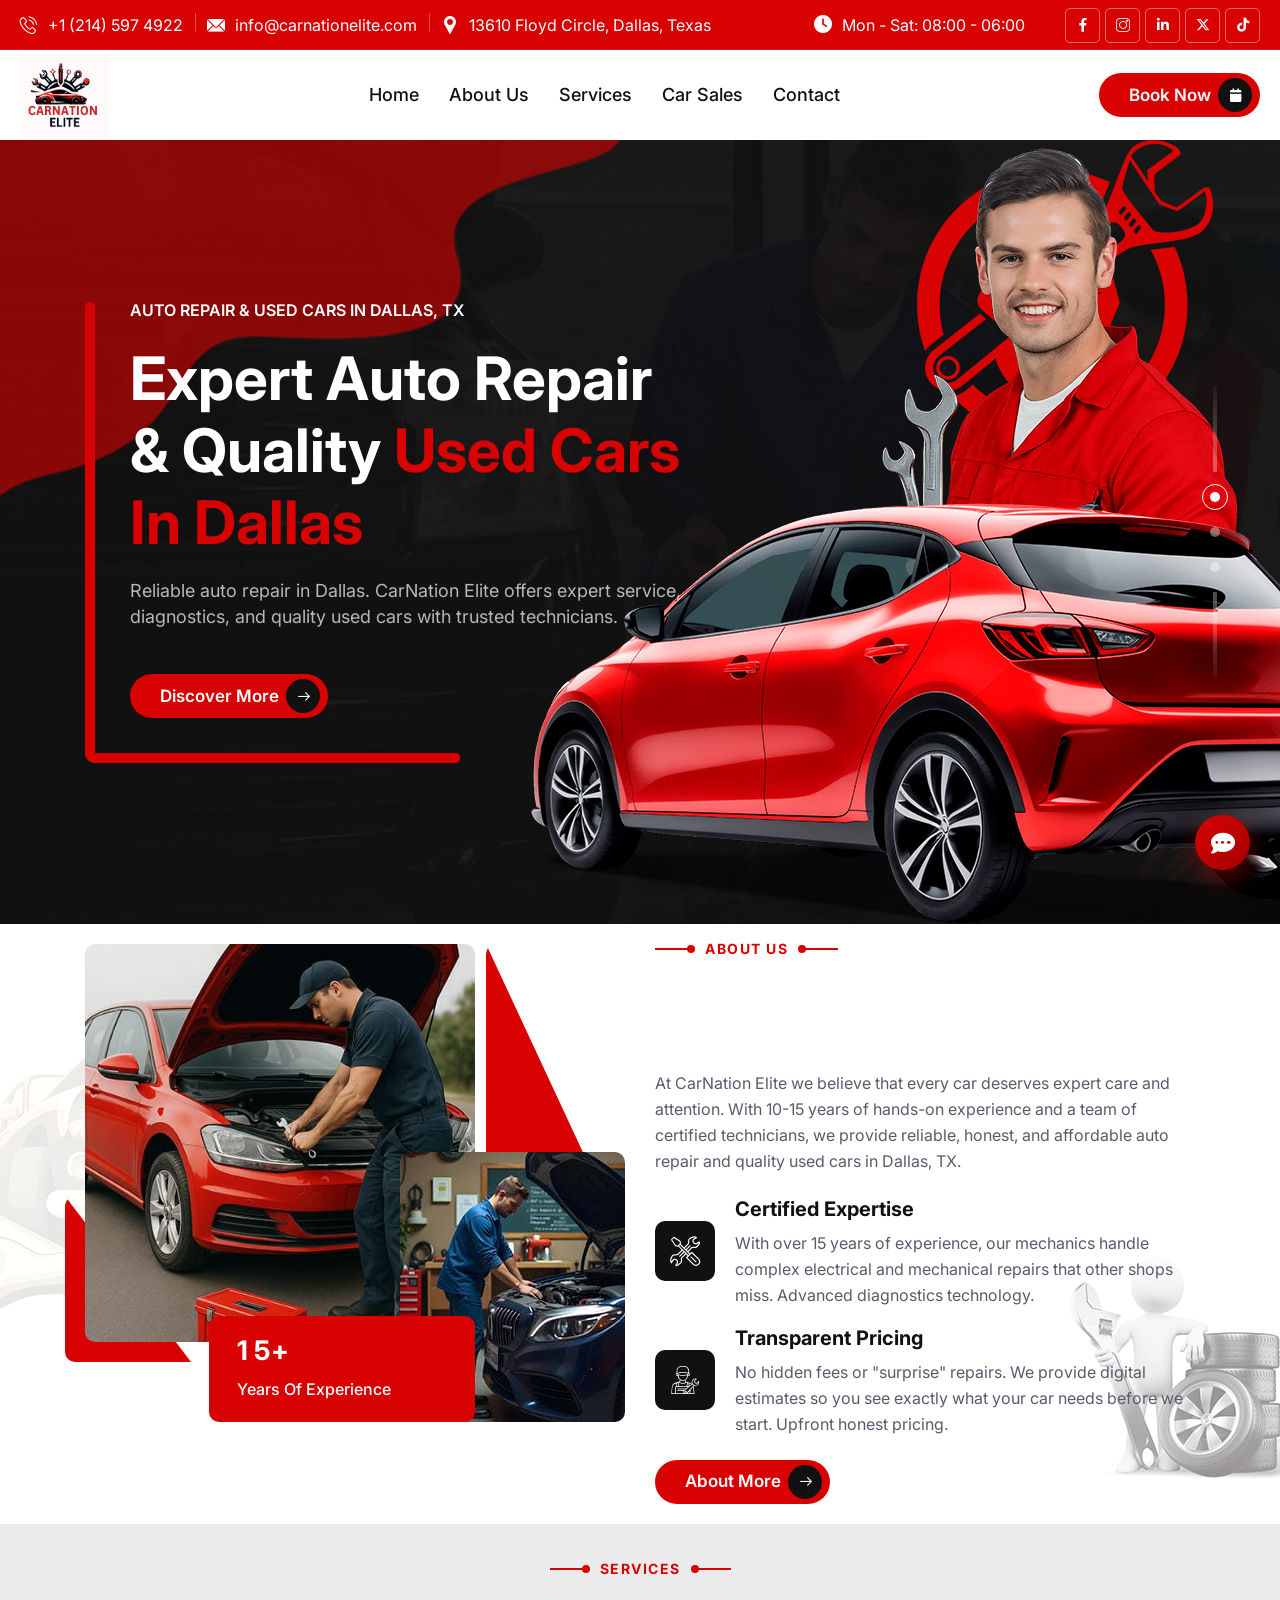
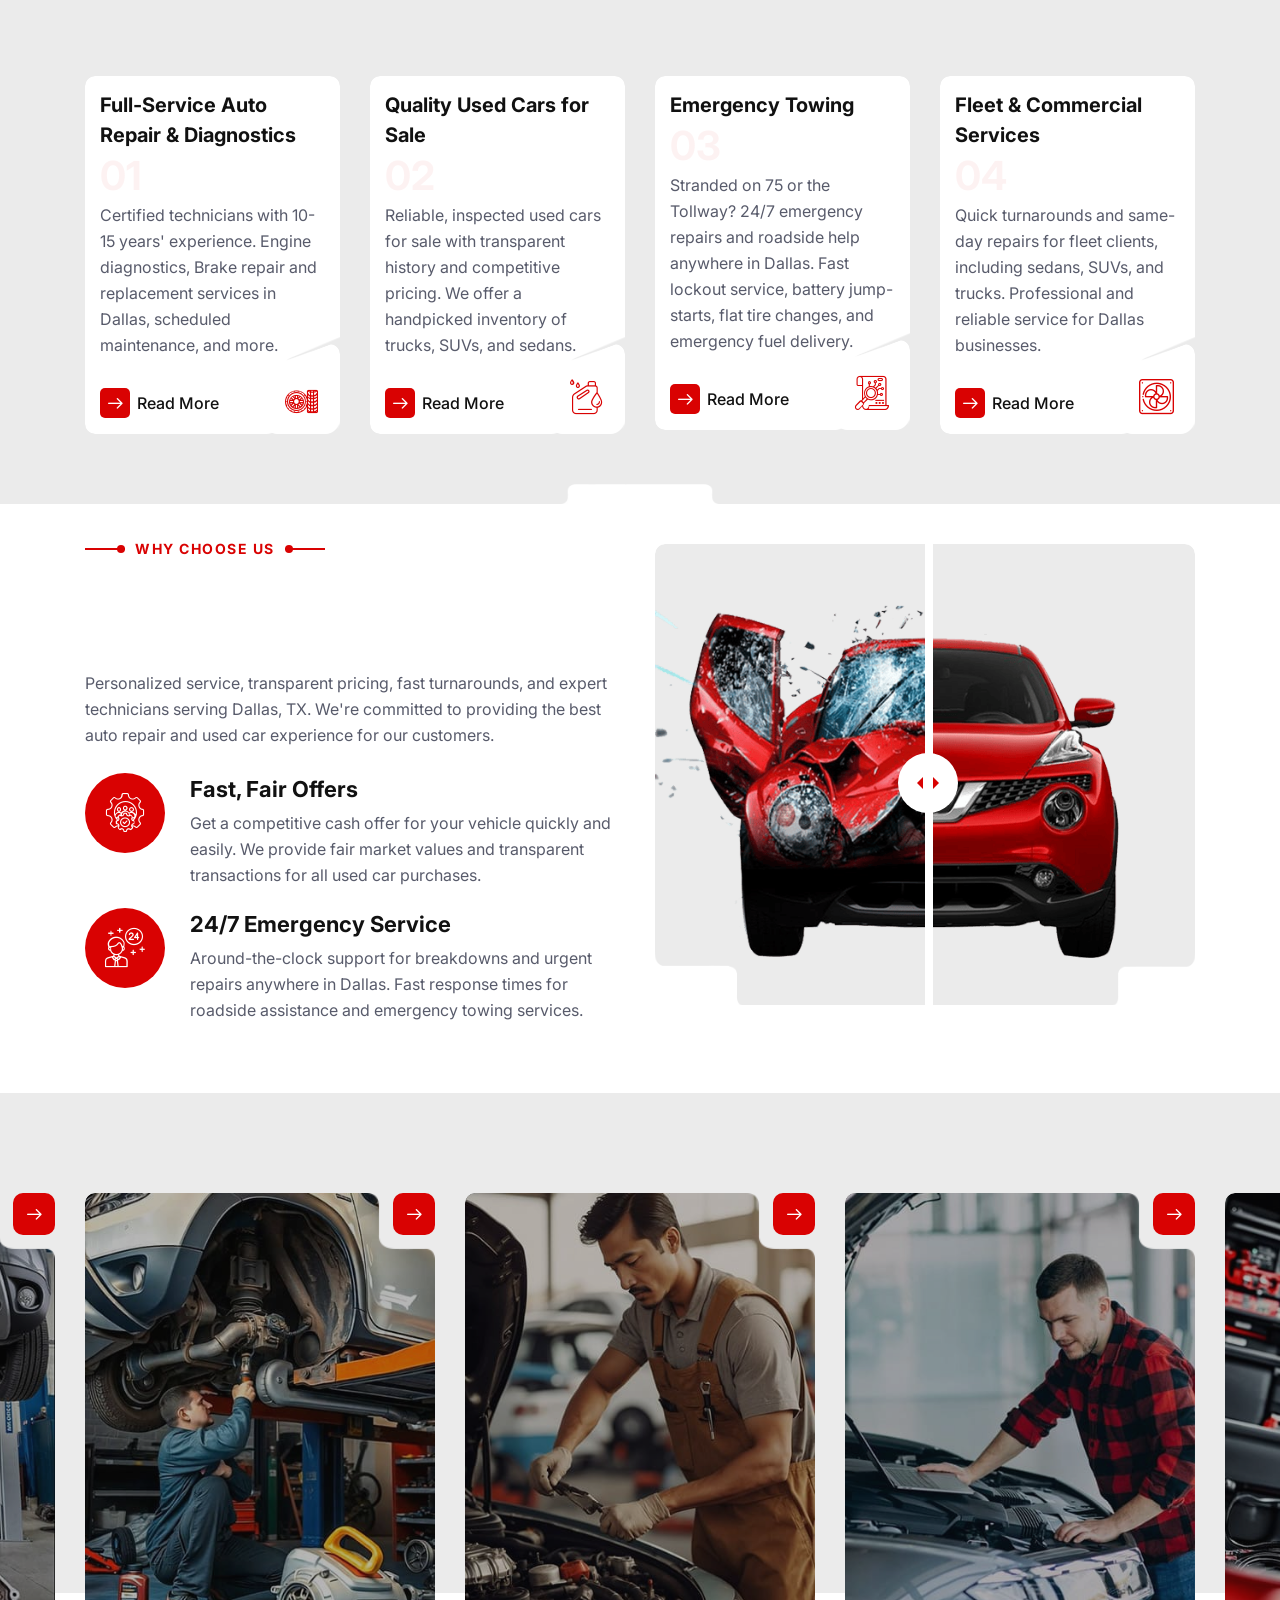
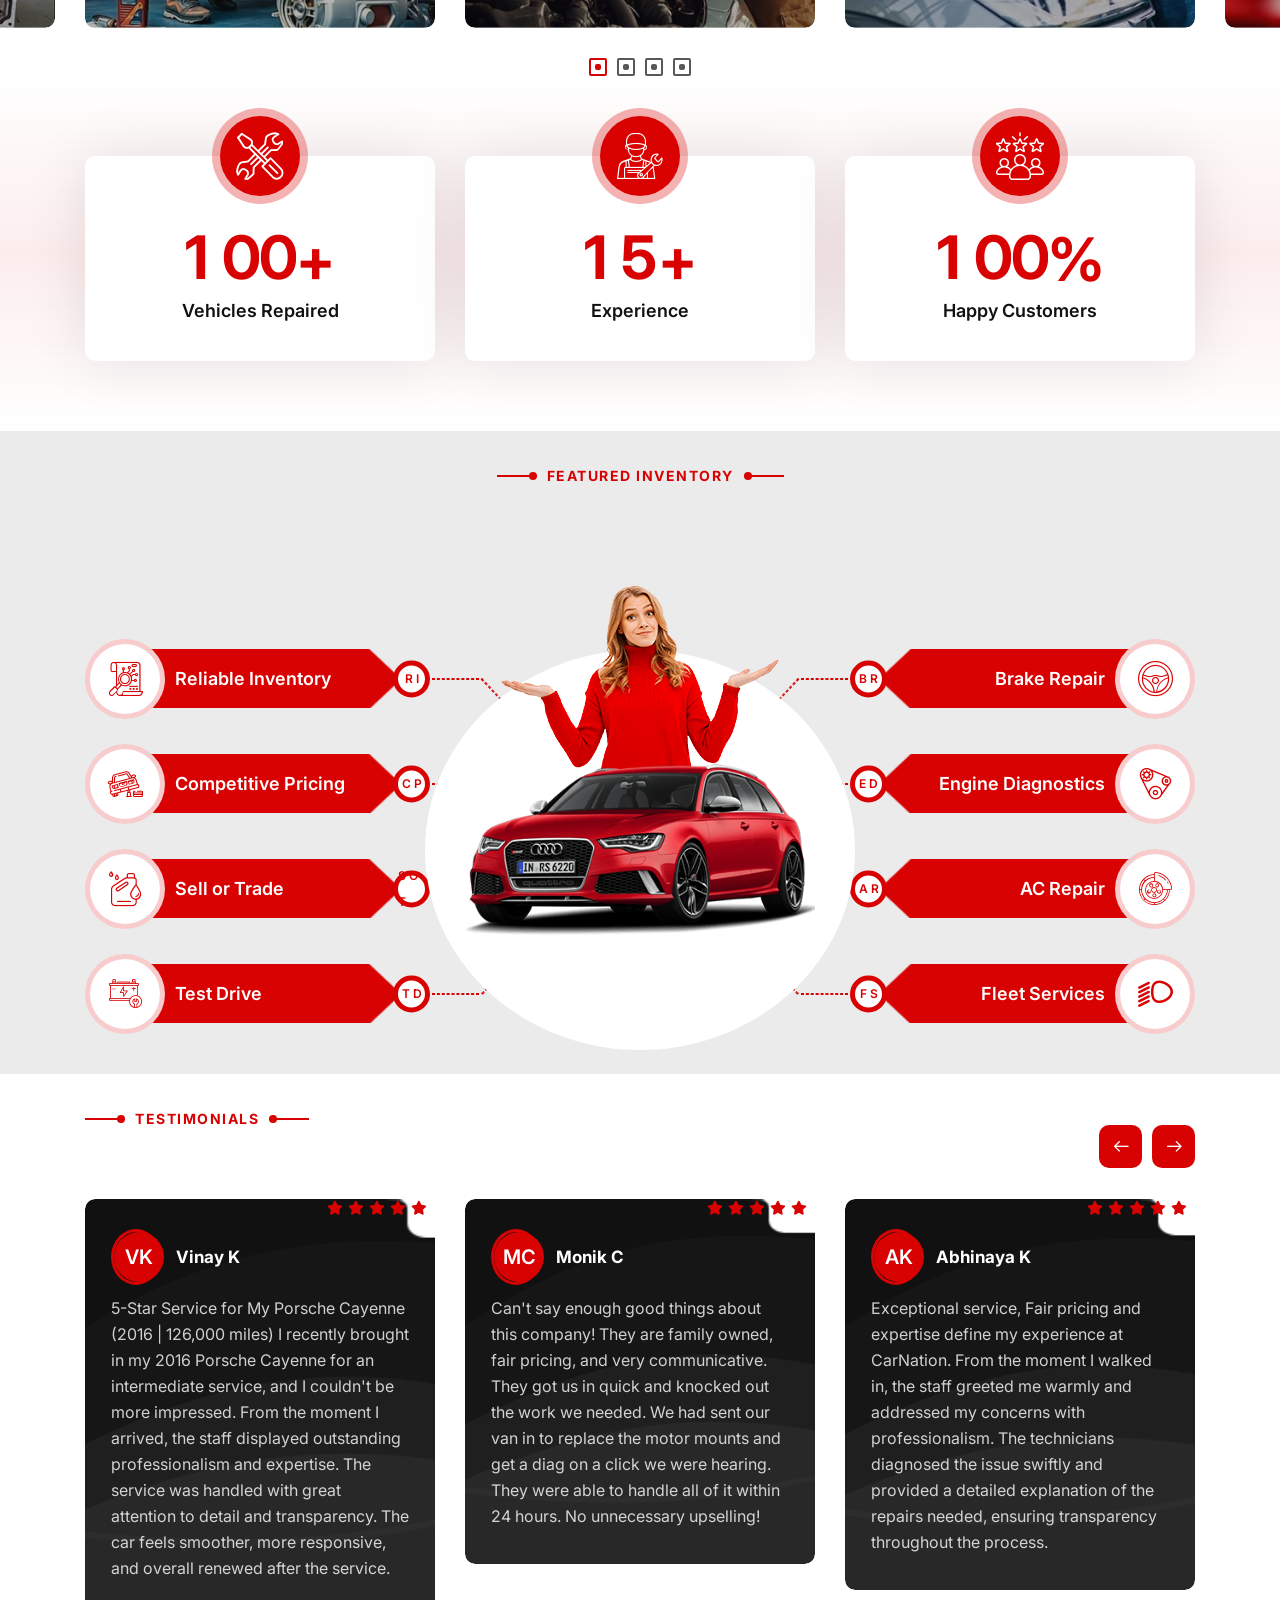
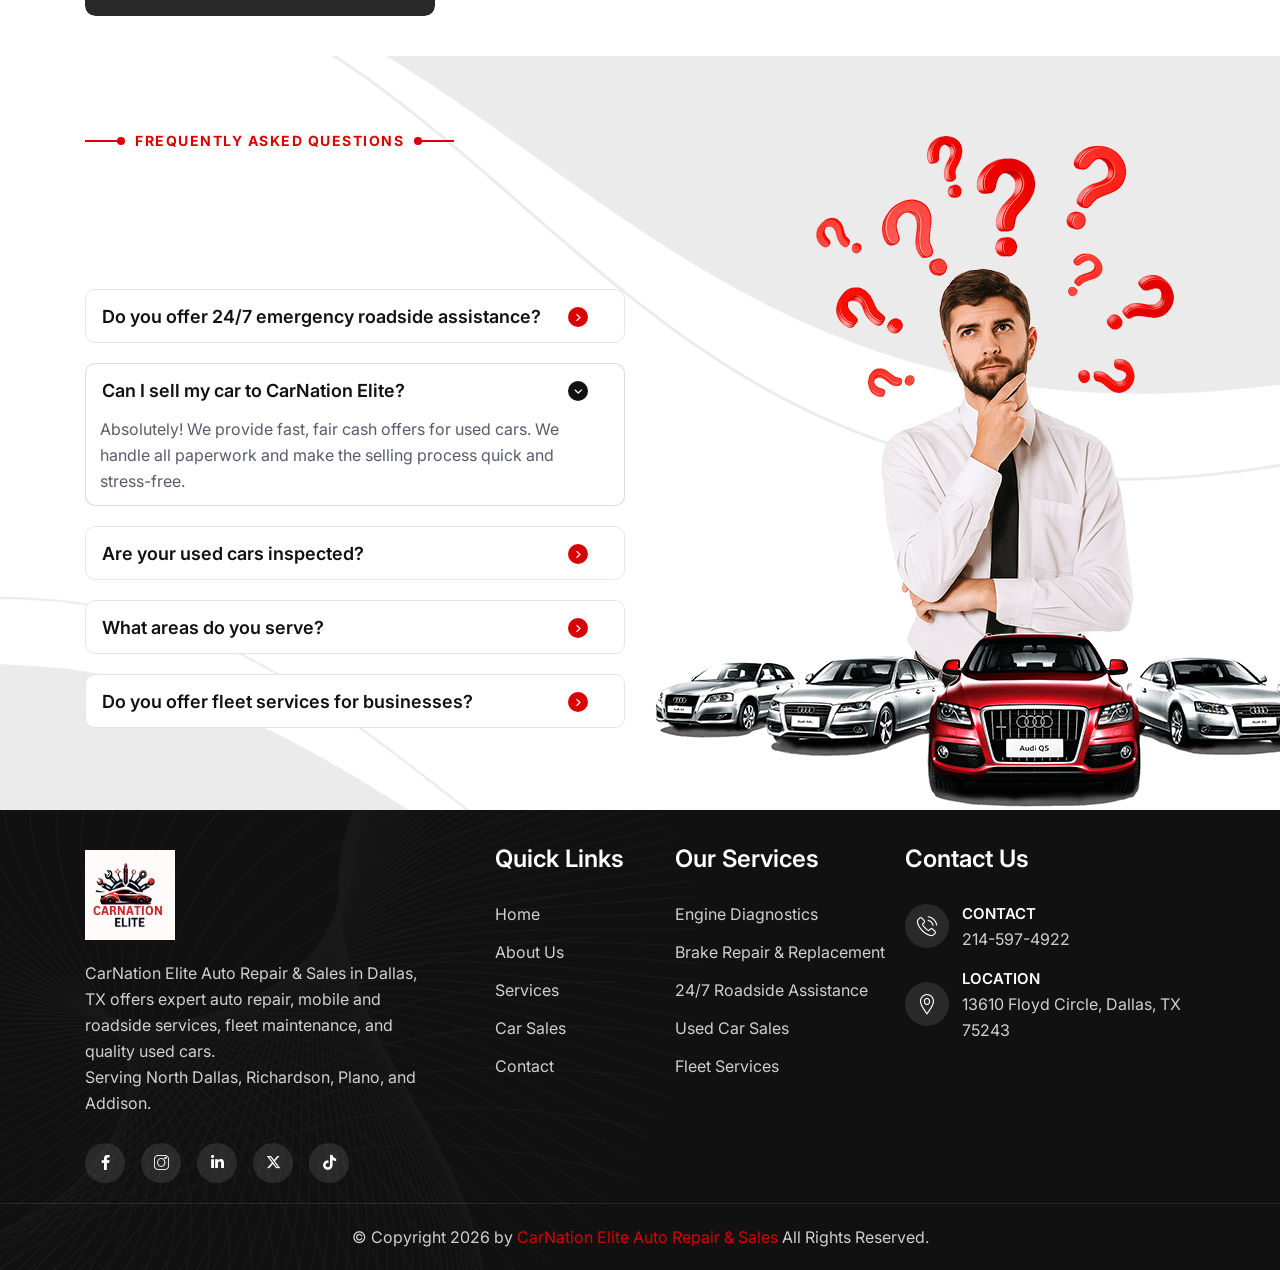
==== index.html @ b5d97a6f "Initial commit" ====
<!DOCTYPE html>
<html lang="en">

<head>
    <meta charset="UTF-8" />
    <meta name="viewport" content="width=device-width, initial-scale=1.0" />
    <title>CarNation Elite Auto Repair & Sales - Dallas TX | Expert Auto Repair & Used Cars</title>
    <meta name="description"
        content="CarNation Elite Auto Repair & Sales in Dallas, TX - Expert auto repair, 24/7 roadside assistance, fleet services & quality used cars. Certified technicians, 15+ years experience, transparent pricing. Call (214) 597-4922" />
    <meta name="keywords"
        content="auto repair Dallas, car repair Dallas TX, mechanic Dallas, roadside assistance Dallas, used cars Dallas, fleet services Dallas, certified mechanics, 24/7 towing, car maintenance Dallas, vehicle inspection, engine diagnostics, brake repair, AC repair, Dallas auto shop" />
    <meta name="author" content="CarNation Elite Auto Repair & Sales" />
    <meta name="robots" content="index, follow, max-image-preview:large, max-snippet:-1, max-video-preview:-1" />
    <meta name="language" content="English" />
    <meta name="geo.region" content="US-TX" />
    <meta name="geo.placename" content="Dallas, Texas" />
    <meta name="geo.position" content="32.7767;-96.7970" />
    <link rel="icon" type="image/png" sizes="32x32" href="assets/images/favicons/favicon-32x32.png" />
    <link rel="icon" type="image/png" sizes="16x16" href="assets/images/favicons/favicon-16x16.png" />
    <link rel="canonical" href="https://carnationelite.com/" />
    <meta property="og:locale" content="en_US" />
    <meta property="og:type" content="website" />
    <meta property="og:title"
        content="CarNation Elite Auto Repair & Sales - Dallas TX | Expert Auto Repair & Used Cars" />
    <meta property="og:description"
        content="Dallas's premier auto repair and used car dealership. Expert service, certified technicians, 24/7 roadside assistance, fleet maintenance, and quality used cars with transparent pricing." />
    <meta property="og:url" content="https://carnationelite.com/" />
    <meta property="og:site_name" content="CarNation Elite Auto Repair & Sales" />
    <meta property="og:image" content="https://carnationelite.com/assets/images/resources/logo-2.png" />
    <meta property="og:image:width" content="1200" />
    <meta property="og:image:height" content="630" />
    <meta name="twitter:card" content="summary_large_image" />
    <meta name="twitter:title" content="CarNation Elite - Auto Repair Dallas TX" />
    <meta name="twitter:description"
        content="Dallas's premier auto repair and used car dealership. Expert service, certified technicians, 24/7 roadside assistance." />
    <meta name="twitter:image" content="https://carnationelite.com/assets/images/resources/logo-2.png" />
    <meta name="twitter:site" content="@carnationelite" />
    <script type="application/ld+json">
    {
        "@context": "https://schema.org",
        "@type": "AutoRepair",
        "name": "CarNation Elite Auto Repair & Sales",
        "description": "Expert auto repair, 24/7 roadside assistance, fleet services & quality used cars in Dallas, TX. Certified technicians with 15+ years experience.",
        "url": "https://carnationelite.com",
        "logo": "https://carnationelite.com/assets/images/resources/logo-2.png",
        "image": "https://carnationelite.com/assets/images/resources/about-one-img-1.jpg",
        "telephone": "+1-214-597-4922",
        "email": "info@carnationelite.com",
        "address": {
            "@type": "PostalAddress",
            "streetAddress": "13610 Floyd Circle",
            "addressLocality": "Dallas",
            "addressRegion": "TX",
            "postalCode": "75243",
            "addressCountry": "US"
        },
        "geo": {
            "@type": "GeoCoordinates",
            "latitude": "32.7767",
            "longitude": "-96.7970"
        },
        "openingHours": "Mo-Sa 08:00-18:00",
        "priceRange": "$$",
        "hasOfferCatalog": {
            "@type": "OfferCatalog",
            "name": "Auto Repair Services",
            "itemListElement": [
                {
                    "@type": "Offer",
                    "itemOffered": {
                        "@type": "Service",
                        "name": "Engine Diagnostics",
                        "description": "Advanced engine diagnostics to quickly identify and resolve issues"
                    }
                },
                {
                    "@type": "Offer",
                    "itemOffered": {
                        "@type": "Service",
                        "name": "Brake Repair",
                        "description": "Expert brake inspections, repairs, and replacements"
                    }
                },
                {
                    "@type": "Offer",
                    "itemOffered": {
                        "@type": "Service",
                        "name": "24/7 Roadside Assistance",
                        "description": "Emergency towing and roadside repair services"
                    }
                },
                {
                    "@type": "Offer",
                    "itemOffered": {
                        "@type": "Service",
                        "name": "Used Car Sales",
                        "description": "Quality inspected used cars with transparent history"
                    }
                }
            ]
        },
        "aggregateRating": {
            "@type": "AggregateRating",
            "ratingValue": "4.8",
            "reviewCount": "77",
            "bestRating": "5"
        },
        "sameAs": [
            "https://www.facebook.com/carnationelite",
            "https://www.instagram.com/carnation_elite/",
            "https://www.linkedin.com/company/carnation-elite/",
            "https://twitter.com/carnationelite",
            "https://www.tiktok.com/in/about"
        ]
    }
    </script>
    <script type="application/ld+json">
    {
        "@context": "https://schema.org",
        "@type": "LocalBusiness",
        "name": "CarNation Elite Auto Repair & Sales",
        "description": "Dallas's premier auto repair and used car dealership serving North Dallas, Richardson, Plano, and Addison.",
        "url": "https://carnationelite.com",
        "telephone": "+1-214-597-4922",
        "address": {
            "@type": "PostalAddress",
            "streetAddress": "13610 Floyd Circle",
            "addressLocality": "Dallas",
            "addressRegion": "TX",
            "postalCode": "75243",
            "addressCountry": "US"
        },
        "geo": {
            "@type": "GeoCoordinates",
            "latitude": "32.7767",
            "longitude": "-96.7970"
        },
        "openingHours": [
            "Mo 08:00-18:00",
            "Tu 08:00-18:00",
            "We 08:00-18:00",
            "Th 08:00-18:00",
            "Fr 08:00-18:00",
            "Sa 08:00-18:00"
        ],
        "areaServed": {
            "@type": "GeoCircle",
            "geoMidpoint": {
                "@type": "GeoCoordinates",
                "latitude": "32.7767",
                "longitude": "-96.7970"
            },
            "geoRadius": "25"
        }
    }
    </script>
    <link rel="preconnect" href="https://fonts.googleapis.com/">
    <link rel="preconnect" href="https://fonts.gstatic.com/" crossorigin>
    <link rel="stylesheet" href="https://cdnjs.cloudflare.com/ajax/libs/font-awesome/6.5.0/css/all.min.css">

    <link
        href="https://fonts.googleapis.com/css2?family=Inter:ital,opsz,wght@0,14..32,100..900;1,14..32,100..900&amp;display=swap"
        rel="stylesheet">
    <link rel="stylesheet" href="assets/css/bootstrap.min.css" />
    <link rel="stylesheet" href="assets/css/animate.min.css" />
    <link rel="stylesheet" href="assets/css/custom-animate.css" />
    <link rel="stylesheet" href="assets/css/swiper.min.css" />
    <link rel="stylesheet" href="assets/css/font-awesome-all.css" />
    <link rel="stylesheet" href="assets/css/jarallax.css" />
    <link rel="stylesheet" href="assets/css/jquery.magnific-popup.css" />
    <link rel="stylesheet" href="assets/css/flaticon.css">
    <link rel="stylesheet" href="assets/css/owl.carousel.min.css" />
    <link rel="stylesheet" href="assets/css/owl.theme.default.min.css" />
    <link rel="stylesheet" href="assets/css/aos.css" />
    <link rel="stylesheet" href="assets/css/odometer.min.css" />
    <link rel="stylesheet" href="assets/css/twentytwenty.css" />
    <link rel="stylesheet" href="assets/css/style.css" />
    <link rel="stylesheet" href="assets/css/responsive.css" />
    <link rel="stylesheet" href="assets/css/chatbot.css" />
    <link rel="stylesheet" href="assets/css/mobile-bottom-nav.css">
</head>

<body class="custom-cursor">
    <div id="preloader">
        <div class="preloader">
            <span></span>
            <span></span>
        </div>
    </div>

    <div class="page-wrapper">
        <header class="main-header-two">
            <div class="main-menu-two__top">
                <div class="main-menu-two__top-inner">
                    <ul class="list-unstyled main-menu-two__contact-list">
                        <li>
                            <div class="icon">
                                <i class="icon-phone-call"></i>
                            </div>
                            <div class="text">
                                <p><a href="tel:+12145974922">+1 (214) 597 4922</a></p>
                            </div>
                        </li>
                        <li>
                            <div class="icon">
                                <i class="icon-email"></i>
                            </div>
                            <div class="text">
                                <p><a href="mailto:info@carnationelite.com">info@carnationelite.com</a>
                                </p>
                            </div>
                        </li>
                        <li>
                            <div class="icon">
                                <i class="icon-pin"></i>
                            </div>
                            <div class="text">
                                <p>13610 Floyd Circle, Dallas, Texas</p>
                            </div>
                        </li>
                    </ul>
                    <p class="main-menu-two__top-welcome-text">Welcome to CarNation Elite Auto Repair</p>
                    <div class="main-menu-two__top-right">
                        <div class="main-menu-two__top-time">
                            <div class="main-menu-two__top-time-icon">
                                <span class="fas fa-clock"></span>
                            </div>
                            <p class="main-menu-two__top-text">Mon - Sat: 08:00 - 06:00</p>
                        </div>
                        <div class="main-menu-two__social">
                            <a target="_blank" href="https://www.facebook.com/carnationelite"><i
                                    class="icon-facebook-app-symbol"></i></a>
                            <a target="_blank" href="https://www.instagram.com/carnation_elite/"><i
                                    class="icon-instagram"></i></a>
                            <a target="_blank" href="https://www.linkedin.com/company/carnation-elite/"><i
                                    class="fab fa-linkedin-in"></i></a>
                            <a target="_blank" href="https://twitter.com/carnationelite"><i
                                    class="fa-brands fa-x-twitter"></i></a>
                            <a target="_blank" href="https://www.tiktok.com/in/about">
                                <i class="fa-brands fa-tiktok"></i>
                            </a>
                        </div>
                    </div>
                </div>
            </div>
            <nav class="main-menu main-menu-two">
                <div class="main-menu-two__wrapper">
                    <div class="main-menu-two__wrapper-inner">
                        <div class="main-menu-two__left">
                            <div class="main-menu-two__logo">
                                <a href="index.html"><img src="assets/images/resources/logo-2.png" class="bg-white"
                                        alt="" style="height: 90px; width: 90px;"></a>
                            </div>
                        </div>
                        <div class="main-menu-two__main-menu-box">
                            <a href="javascript:void(0);" class="mobile-nav__toggler"><i class="fa fa-bars"></i></a>
                            <ul class="main-menu__list">
                                <li>
                                    <a href="./index.html">Home</a>
                                </li>
                                <li>
                                    <a href="./about.html">About Us</a>
                                </li>
                                <li>
                                    <a href="./services.html">Services</a>
                                </li>
                                <li>
                                    <a href="./carsales.html">Car Sales</a>
                                </li>
                                <li>
                                    <a href="./contact.html">Contact</a>
                                </li>

                            </ul>
                        </div>
                       <div class="main-menu-two__right">
                            <div class="main-menu-two__btn-box">
                                <a href="https://calendly.com/carnationelite/schedule-your-appointment" class="thm-btn"
                                    target="_blank">
                                    Book Now
                                    <span><i class="fa fa-calendar"></i></span>
                                </a>
                            </div>
                        </div>
                    </div>
                </div>
            </nav>
        </header>

        <div class="stricky-header stricked-menu main-menu main-menu-two">
            <div class="sticky-header__content"></div>
        </div>

        <section class="main-slider-two">
            <div class="swiper-container thm-swiper__slider" data-swiper-options='{"slidesPerView": 1, "loop": true,
                "effect": "fade",
                "pagination": {
                "el": "#main-slider-pagination",
                "type": "bullets",
                "clickable": true
                },
                "navigation": {
                "nextEl": "#main-slider-two__swiper-button-next",
                "prevEl": "#main-slider-two__swiper-button-prev"
                },
                "autoplay": {
                    "delay": 8000
                } 
            }'>
                <div class="swiper-wrapper">

                    <div class="swiper-slide">
                        <div class="main-slider-two__bg-box">
                            <div class="main-slider-two__bg"
                                style="background-image: url(assets/images/backgrounds/slider-2-1.jpg);"></div>
                        </div>
                        <div class="main-slider-two__img-box">
                            <div class="main-slider-two__man">
                                <img src="assets/images/resources/main-slider-two-man-1-1.png" alt="">
                            </div>
                            <div class="main-slider-two__img">
                                <img src="assets/images/resources/main-slider-two-img-1-1.png" alt="">
                            </div>
                        </div>
                        <div class="main-slider-two__shape-1">
                            <img src="assets/images/shapes/main-slider-two-shape-1.png" alt="">
                        </div>
                        <div class="main-slider-two__shape-2">
                            <img src="assets/images/shapes/main-slider-two-shape-2.png" alt="">
                        </div>
                        <div class="container">
                            <div class="row">
                                <div class="col-xl-12">
                                    <div class="main-slider-two__content">
                                        <div class="main-slider-two__content-inner">
                                            <h4 class="main-slider-two__sub-title">Auto Repair & Used Cars in Dallas, TX
                                            </h4>
                                            <h2 class="main-slider-two__title">Expert Auto Repair <br> & Quality
                                                <span>Used Cars</span>
                                                <br> <span>in Dallas</span>
                                            </h2>
                                            <p class="main-slider-two__text">
                                                Reliable auto repair in Dallas. CarNation Elite offers expert service,
                                                <br>
                                                diagnostics, and quality used cars with trusted technicians.
                                            </p>
                                            <div class="main-slider-two__btn-and-video-box">
                                                <div class="main-slider-two__btn-box">
                                                    <a href="about.html" class="thm-btn">Discover More
                                                        <span><i class="icon-next"></i></span>
                                                    </a>
                                                </div>
                                            </div>
                                        </div>
                                    </div>
                                </div>
                            </div>
                        </div>
                    </div>

                    <div class="swiper-slide">
                        <div class="main-slider-two__bg-box">
                            <div class="main-slider-two__bg"
                                style="background-image: url(assets/images/backgrounds/slider-2-2.jpg);"></div>
                        </div>
                        <div class="main-slider-two__img-box">
                            <div class="main-slider-two__man">
                                <img src="assets/images/resources/main-slider-two-man-1-2.png" alt="">
                            </div>
                            <div class="main-slider-two__img">
                                <img src="assets/images/resources/main-slider-two-img-1-2.png" alt="">
                            </div>
                        </div>
                        <div class="main-slider-two__shape-1">
                            <img src="assets/images/shapes/main-slider-two-shape-1.png" alt="">
                        </div>
                        <div class="main-slider-two__shape-2">
                            <img src="assets/images/shapes/main-slider-two-shape-2.png" alt="">
                        </div>
                        <div class="container">
                            <div class="row">
                                <div class="col-xl-12">
                                    <div class="main-slider-two__content">
                                        <div class="main-slider-two__content-inner">
                                            <h4 class="main-slider-two__sub-title">Trusted Auto Repair & Used Cars
                                            </h4>
                                            <h2 class="main-slider-two__title">CarNation Elite <br> Auto Repair &
                                                <span>Sales</span>
                                                <br> <span>Dallas, TX</span>
                                            </h2>
                                            <p class="main-slider-two__text">Reliable repairs, expert diagnostics, and
                                                handpicked used cars for Dallas residents. <br> Quality service by
                                                certified mechanics with 10-15 years experience.</p>
                                            <div class="main-slider-two__btn-and-video-box">
                                                <div class="main-slider-two__btn-box">
                                                    <a href="about.html" class="thm-btn">Discover More
                                                        <span><i class="icon-next"></i></span>
                                                    </a>
                                                </div>

                                            </div>
                                        </div>
                                    </div>
                                </div>
                            </div>
                        </div>
                    </div>

                    <div class="swiper-slide">
                        <div class="main-slider-two__bg-box">
                            <div class="main-slider-two__bg"
                                style="background-image: url(assets/images/backgrounds/slider-2-3.jpg);"></div>
                        </div>
                        <div class="main-slider-two__img-box">
                            <div class="main-slider-two__man">
                                <img src="assets/images/resources/main-slider-two-man-1-3.png" alt="">
                            </div>
                            <div class="main-slider-two__img">
                                <img src="assets/images/resources/main-slider-two-img-1-3.png" alt="">
                            </div>
                        </div>
                        <div class="main-slider-two__shape-1">
                            <img src="assets/images/shapes/main-slider-two-shape-1.png" alt="">
                        </div>
                        <div class="main-slider-two__shape-2">
                            <img src="assets/images/shapes/main-slider-two-shape-2.png" alt="">
                        </div>
                        <div class="container">
                            <div class="row">
                                <div class="col-xl-12">
                                    <div class="main-slider-two__content">
                                        <div class="main-slider-two__content-inner">
                                            <h4 class="main-slider-two__sub-title">24/7 Emergency Service</h4>
                                            <h2 class="main-slider-two__title">Professional Auto Repair <br> & Service
                                                Center in
                                                <br>
                                                <span>Dallas, TX</span>
                                            </h2>
                                            <p class="main-slider-two__text">Comprehensive auto repair, used car sales,
                                                and 24/7 roadside assistance for Dallas residents. <br> Fast turnarounds
                                                and transparent pricing guaranteed.</p>
                                            <div class="main-slider-two__btn-and-video-box">
                                                <div class="main-slider-two__btn-box">
                                                    <a href="about.html" class="thm-btn">Discover More
                                                        <span><i class="icon-next"></i></span>
                                                    </a>
                                                </div>
                                            </div>
                                        </div>
                                    </div>
                                </div>
                            </div>
                        </div>
                    </div>
                </div>
                <div class="swiper-pagination" id="main-slider-pagination"></div>
            </div>
        </section>

        <section class="about-two">
            <div class="about-two__shape-1 float-bob-y">
                <img src="assets/images/shapes/about-two-shape-1.png" alt="">
            </div>
            <div class="about-two__shape-2 img-bounce">
                <img src="assets/images/shapes/about-two-shape-2.png" alt="">
            </div>
            <div class="container">
                <div class="row">
                    <div class="col-xl-6">
                        <div class="about-two__left wow slideInLeft" data-wow-delay="100ms" data-wow-duration="2500ms">
                            <div class="about-two__img-box">
                                <div class="about-two__img">
                                    <img src="assets/images/resources/about-two-img-1.jpg" alt="">
                                </div>
                                <div class="about-two__img-2">
                                    <img src="assets/images/resources/about-two-img-2.jpg" alt="">
                                </div>
                                <div class="about-two__experience-box">
                                    <div class="about-two__experience-count">
                                        <h3 class="odometer" data-count="15">00</h3>
                                        <span>+</span>
                                    </div>
                                    <p class="about-two__experience-count-text">Years Of Experience</p>
                                </div>
                            </div>
                        </div>
                    </div>
                    <div class="col-xl-6">
                        <div class="about-two__right">
                            <div class="section-title text-left sec-title-animation animation-style2">
                                <div class="section-title__tagline-box">
                                    <div class="section-title__tagline-border">
                                        <div class="section-title__shape-1">
                                            <i class="section-title__circle"></i>
                                        </div>
                                    </div>
                                    <h6 class="section-title__tagline">About Us</h6>
                                    <div class="section-title__tagline-border">
                                        <div class="section-title__shape-2">
                                            <i class="section-title__circle"></i>
                                        </div>
                                    </div>
                                </div>
                                <h3 class="section-title__title title-animation">Professional Auto Repair &
                                    <span>Service Center</span>
                                </h3>
                            </div>
                            <p class="about-two__text">At CarNation Elite we believe that every car deserves expert
                                care and attention. With 10-15 years of hands-on experience and a team of certified
                                technicians, we provide reliable, honest, and affordable auto repair and quality used
                                cars in Dallas, TX.</p>
                            <ul class="about-two__points-box">
                                <li>
                                    <div class="icon">
                                        <span class="icon-tools-1"></span>
                                    </div>
                                    <div class="content">
                                        <h4 class="about-two__points-title">Certified Expertise</h4>
                                        <p class="about-two__points-text">With over 15 years of experience, our
                                            mechanics handle complex electrical and mechanical repairs that other shops
                                            miss. <br> Advanced diagnostics technology.</p>
                                    </div>
                                </li>
                                <li>
                                    <div class="icon">
                                        <span class="icon-technician"></span>
                                    </div>
                                    <div class="content">
                                        <h4 class="about-two__points-title">Transparent Pricing</h4>
                                        <p class="about-two__points-text">No hidden fees or "surprise" repairs. We
                                            provide digital estimates so you see exactly what your car needs before we
                                            start. <br> Upfront honest pricing.</p>
                                    </div>
                                </li>
                            </ul>
                            <div class="about-two__btn-and-review-box">
                                <div class="about-two__btn-box">
                                    <a href="about.html" class="thm-btn">About More
                                        <span class="icon-next"></span>
                                    </a>
                                </div>
                            </div>
                        </div>
                    </div>
                </div>
            </div>
        </section>

        <section class="service-two">
            <div class="service-two__wrap">
                <div class="container">
                    <div class="section-title text-center sec-title-animation animation-style1">
                        <div class="section-title__tagline-box">
                            <div class="section-title__tagline-border">
                                <div class="section-title__shape-1">
                                    <i class="section-title__circle"></i>
                                </div>
                            </div>
                            <h6 class="section-title__tagline">Services</h6>
                            <div class="section-title__tagline-border">
                                <div class="section-title__shape-2">
                                    <i class="section-title__circle"></i>
                                </div>
                            </div>
                        </div>
                        <h3 class="section-title__title title-animation">Our Services <span>for Dallas Residents</span>
                        </h3>
                    </div>
                    <div class="service-two__inner">
                        <div class="row">
                            <div class="col-xl-3 col-lg-6 col-md-6 wow fadeInLeft" data-wow-delay="100ms">
                                <div class="service-two__single">
                                    <div class="service-two__single-inner">
                                        <div class="service-two__single-bg"
                                            style="background-image: url(assets/images/backgrounds/service-two-single-bg.jpg);">
                                        </div>
                                        <h3 class="service-two__title"><a href="javascript:void(0);">
                                                Full-Service Auto Repair & Diagnostics
                                            </a>
                                        </h3>
                                        <div class="service-two__count"></div>
                                        <p class="service-two__text">Certified technicians with 10-15 years' experience.
                                            Engine diagnostics, Brake repair and replacement services in Dallas,
                                            scheduled maintenance, and more.</p>
                                        <div class="service-two__read-more">
                                            <a href="./services.html"><span class="icon-next"></span>Read
                                                More</a>
                                        </div>
                                    </div>
                                    <div class="service-two__icon">
                                        <span class="icon-tire-1"></span>
                                    </div>
                                </div>
                            </div>
                            <div class="col-xl-3 col-lg-6 col-md-6 wow fadeInLeft" data-wow-delay="200ms">
                                <div class="service-two__single">
                                    <div class="service-two__single-inner">
                                        <div class="service-two__single-bg"
                                            style="background-image: url(assets/images/backgrounds/service-two-single-bg-2.jpg);">
                                        </div>
                                        <h3 class="service-two__title"><a href="javascript:void(0);">Quality Used Cars
                                                for
                                                Sale</a>
                                        </h3>
                                        <div class="service-two__count"></div>
                                        <p class="service-two__text">Reliable, inspected used cars for sale with
                                            transparent history and competitive pricing. We offer a handpicked inventory
                                            of trucks, SUVs, and sedans.</p>
                                        <div class="service-two__read-more">
                                            <a href="./services.html"><span class="icon-next"></span>Read
                                                More</a>
                                        </div>
                                    </div>
                                    <div class="service-two__icon">
                                        <span class="icon-oil"></span>
                                    </div>
                                </div>
                            </div>
                            <div class="col-xl-3 col-lg-6 col-md-6 wow fadeInRight" data-wow-delay="100ms">
                                <div class="service-two__single">
                                    <div class="service-two__single-inner">
                                        <div class="service-two__single-bg"
                                            style="background-image: url(assets/images/backgrounds/service-two-single-bg-3.jpg);">
                                        </div>
                                        <h3 class="service-two__title"><a href="javascript:void(0);">
                                                Emergency Towing</a>
                                        </h3>
                                        <div class="service-two__count"></div>
                                        <p class="service-two__text">Stranded on 75 or the Tollway? 24/7 emergency
                                            repairs and roadside help anywhere in Dallas. Fast lockout service, battery
                                            jump-starts, flat tire changes, and emergency fuel delivery.</p>
                                        <div class="service-two__read-more">
                                            <a href="./services.html"><span class="icon-next"></span>Read
                                                More</a>
                                        </div>
                                    </div>
                                    <div class="service-two__icon">
                                        <span class="icon-diagnostic"></span>
                                    </div>
                                </div>
                            </div>
                            <div class="col-xl-3 col-lg-6 col-md-6 wow fadeInRight" data-wow-delay="200ms">
                                <div class="service-two__single">
                                    <div class="service-two__single-inner">
                                        <div class="service-two__single-bg"
                                            style="background-image: url(assets/images/backgrounds/service-two-single-bg-4.jpg);">
                                        </div>
                                        <h3 class="service-two__title"><a href="javascript:void(0);">Fleet & Commercial
                                                Services
                                            </a>
                                        </h3>
                                        <div class="service-two__count"></div>
                                        <p class="service-two__text">Quick turnarounds and same-day repairs for fleet
                                            clients, including sedans, SUVs, and trucks. Professional and reliable
                                            service for Dallas businesses.</p>
                                        <div class="service-two__read-more">
                                            <a href="./services.html"><span class="icon-next"></span>Read
                                                More</a>
                                        </div>
                                    </div>
                                    <div class="service-two__icon">
                                        <span class="icon-fan"></span>
                                    </div>
                                </div>
                            </div>
                        </div>
                    </div>
                </div>
            </div>
        </section>

        <section class="why-choose-two">
            <div class="container">
                <div class="row">
                    <div class="col-xl-6">
                        <div class="why-choose-two__left">
                            <div class="section-title text-left sec-title-animation animation-style2">
                                <div class="section-title__tagline-box">
                                    <div class="section-title__tagline-border">
                                        <div class="section-title__shape-1">
                                            <i class="section-title__circle"></i>
                                        </div>
                                    </div>
                                    <h6 class="section-title__tagline">Why Choose us</h6>
                                    <div class="section-title__tagline-border">
                                        <div class="section-title__shape-2">
                                            <i class="section-title__circle"></i>
                                        </div>
                                    </div>
                                </div>
                                <h3 class="section-title__title title-animation">Why Choose Our Dallas <span>Auto
                                        Shop?</span>
                                </h3>
                            </div>
                            <p class="why-choose-two__text">Personalized service, transparent pricing, fast turnarounds,
                                and expert technicians serving Dallas, TX. We're committed to providing the best auto
                                repair and used car experience for our customers.</p>
                            <ul class="why-choose-two__points">
                                <li>
                                    <div class="icon">
                                        <span class="icon-professional-services"></span>
                                    </div>
                                    <div class="content">
                                        <h4>Fast, Fair Offers</h4>
                                        <p>Get a competitive cash offer for your vehicle quickly and easily. We provide
                                            fair market values and transparent transactions for all used car purchases.
                                        </p>
                                    </div>
                                </li>
                                <li>
                                    <div class="icon">
                                        <span class="icon-24-hours"></span>
                                    </div>
                                    <div class="content">
                                        <h4>24/7 Emergency Service</h4>
                                        <p>Around-the-clock support for breakdowns and urgent repairs anywhere in
                                            Dallas. Fast response times for roadside assistance and emergency towing
                                            services.</p>
                                    </div>
                                </li>
                            </ul>
                        </div>
                    </div>
                    <div class="col-xl-6">
                        <div class="why-choose-two__right">
                            <div class="why-choose-two__img-box">
                                <div class="why-choose-two__img">
                                    <div class="before-after-twentytwenty" id="wrinkle-before-after">
                                        <img src="assets/images/resources/why-choose-two-img-1.png" alt="">
                                        <img src="assets/images/resources/why-choose-two-img-2.png" alt="">
                                    </div>
                                </div>
                            </div>
                        </div>
                    </div>
                </div>
            </div>
        </section>
        <!--Why Choose Two End-->

        <!--Project Two Start -->
        <section class="project-two">
            <div class="project-two__bg-color"></div>
            <div class="container">
                <div class="project-two__top">
                    <div class="section-title text-left sec-title-animation animation-style2">
                        <h3 class="section-title__title title-animation">Explore Our <span>Recent Work</span>
                        </h3>
                    </div>
                </div>
            </div>
            <div class="project-two__bottom">
                <div class="container">
                    <div class="project-two__carousel owl-carousel owl-theme">
                        <!--Project Two Single Start-->
                        <div class="item">
                            <div class="project-two__single">
                                <div class="project-two__img-box">
                                    <div class="project-two__img">
                                        <img src="assets/images/project/project-2-1.jpg" alt="">
                                    </div>
                                    <div class="project-two__content">
                                        <div class="project-two__title-box">
                                            <p class="project-two__sub-title">Logistics</p>
                                            <h3 class="project-two__title"><a href="javascript:void(0);">Quality
                                                    Equipment</a></h3>
                                        </div>
                                    </div>
                                    <div class="project-two__arrow">
                                        <a href="assets/images/project/project-2-1.jpg" class="img-popup"><span
                                                class="icon-next"></span></a>
                                    </div>
                                </div>
                            </div>
                        </div>
                        <!--Project Two Single End-->
                        <!--Project Two Single Start-->
                        <div class="item">
                            <div class="project-two__single">
                                <div class="project-two__img-box">
                                    <div class="project-two__img">
                                        <img src="assets/images/project/project-2-2.jpg" alt="">
                                    </div>
                                    <div class="project-two__content">
                                        <div class="project-two__title-box">
                                            <p class="project-two__sub-title">Logistics</p>
                                            <h3 class="project-two__title"><a href="javascript:void(0);">International
                                                    Shipping</a></h3>
                                        </div>
                                    </div>
                                    <div class="project-two__arrow">
                                        <a href="assets/images/project/project-2-2.jpg" class="img-popup"><span
                                                class="icon-next"></span></a>
                                    </div>
                                </div>
                            </div>
                        </div>
                        <!--Project Two Single End-->
                        <!--Project Two Single Start-->
                        <div class="item">
                            <div class="project-two__single">
                                <div class="project-two__img-box">
                                    <div class="project-two__img">
                                        <img src="assets/images/project/project-2-3.jpg" alt="">
                                    </div>
                                    <div class="project-two__content">
                                        <div class="project-two__title-box">
                                            <p class="project-two__sub-title">Logistics</p>
                                            <h3 class="project-two__title"><a href="javascript:void(0);">Safety
                                                    Gurranted</a></h3>
                                        </div>
                                    </div>
                                    <div class="project-two__arrow">
                                        <a href="assets/images/project/project-2-3.jpg" class="img-popup"><span
                                                class="icon-next"></span></a>
                                    </div>
                                </div>
                            </div>
                        </div>
                        <!--Project Two Single End-->
                        <!--Project Two Single Start-->
                        <div class="item">
                            <div class="project-two__single">
                                <div class="project-two__img-box">
                                    <div class="project-two__img">
                                        <img src="assets/images/project/project-2-4.jpg" alt="">
                                    </div>
                                    <div class="project-two__content">
                                        <div class="project-two__title-box">
                                            <p class="project-two__sub-title">Logistics</p>
                                            <h3 class="project-two__title"><a href="javascript:void(0);">Product
                                                    Distribution</a></h3>
                                        </div>
                                    </div>
                                    <div class="project-two__arrow">
                                        <a href="assets/images/project/project-2-4.jpg" class="img-popup"><span
                                                class="icon-next"></span></a>
                                    </div>
                                </div>
                            </div>
                        </div>
                        <!--Project Two Single End-->
                        <!--Project Two Single Start-->
                        <div class="item">
                            <div class="project-two__single">
                                <div class="project-two__img-box">
                                    <div class="project-two__img">
                                        <img src="assets/images/project/project-2-5.jpg" alt="">
                                    </div>
                                    <div class="project-two__content">
                                        <div class="project-two__title-box">
                                            <p class="project-two__sub-title">Logistics</p>
                                            <h3 class="project-two__title"><a href="javascript:void(0);">Quality
                                                    Equipment</a></h3>
                                        </div>
                                    </div>
                                    <div class="project-two__arrow">
                                        <a href="assets/images/project/project-2-5.jpg" class="img-popup"><span
                                                class="icon-next"></span></a>
                                    </div>
                                </div>
                            </div>
                        </div>
                        <!--Project Two Single End-->
                        <!--Project Two Single Start-->
                        <div class="item">
                            <div class="project-two__single">
                                <div class="project-two__img-box">
                                    <div class="project-two__img">
                                        <img src="assets/images/project/project-2-6.jpg" alt="">
                                    </div>
                                    <div class="project-two__content">
                                        <div class="project-two__title-box">
                                            <p class="project-two__sub-title">Logistics</p>
                                            <h3 class="project-two__title"><a href="javascript:void(0);">International
                                                    Shipping</a></h3>
                                        </div>
                                    </div>
                                    <div class="project-two__arrow">
                                        <a href="assets/images/project/project-2-6.jpg" class="img-popup"><span
                                                class="icon-next"></span></a>
                                    </div>
                                </div>
                            </div>
                        </div>
                        <!--Project Two Single End-->
                        <!--Project Two Single Start-->
                        <div class="item">
                            <div class="project-two__single">
                                <div class="project-two__img-box">
                                    <div class="project-two__img">
                                        <img src="assets/images/project/project-2-7.jpg" alt="">
                                    </div>
                                    <div class="project-two__content">
                                        <div class="project-two__title-box">
                                            <p class="project-two__sub-title">Logistics</p>
                                            <h3 class="project-two__title"><a href="javascript:void(0);">Safety
                                                    Gurranted</a></h3>
                                        </div>
                                    </div>
                                    <div class="project-two__arrow">
                                        <a href="assets/images/project/project-2-7.jpg" class="img-popup"><span
                                                class="icon-next"></span></a>
                                    </div>
                                </div>
                            </div>
                        </div>
                        <!--Project Two Single End-->
                        <!--Project Two Single Start-->
                        <div class="item">
                            <div class="project-two__single">
                                <div class="project-two__img-box">
                                    <div class="project-two__img">
                                        <img src="assets/images/project/project-2-1.jpg" alt="">
                                    </div>
                                    <div class="project-two__content">
                                        <div class="project-two__title-box">
                                            <p class="project-two__sub-title">Logistics</p>
                                            <h3 class="project-two__title"><a href="javascript:void(0);">Product
                                                    Distribution</a></h3>
                                        </div>
                                    </div>
                                    <div class="project-two__arrow">
                                        <a href="assets/images/project/project-2-1.jpg" class="img-popup"><span
                                                class="icon-next"></span></a>
                                    </div>
                                </div>
                            </div>
                        </div>
                        <!--Project Two Single End-->
                        <!--Project Two Single Start-->
                        <div class="item">
                            <div class="project-two__single">
                                <div class="project-two__img-box">
                                    <div class="project-two__img">
                                        <img src="assets/images/project/project-2-2.jpg" alt="">
                                    </div>
                                    <div class="project-two__content">
                                        <div class="project-two__title-box">
                                            <p class="project-two__sub-title">Logistics</p>
                                            <h3 class="project-two__title"><a href="javascript:void(0);">Quality
                                                    Equipment</a></h3>
                                        </div>
                                    </div>
                                    <div class="project-two__arrow">
                                        <a href="assets/images/project/project-2-2.jpg" class="img-popup"><span
                                                class="icon-next"></span></a>
                                    </div>
                                </div>
                            </div>
                        </div>
                        <!--Project Two Single End-->
                        <!--Project Two Single Start-->
                        <div class="item">
                            <div class="project-two__single">
                                <div class="project-two__img-box">
                                    <div class="project-two__img">
                                        <img src="assets/images/project/project-2-3.jpg" alt="">
                                    </div>
                                    <div class="project-two__content">
                                        <div class="project-two__title-box">
                                            <p class="project-two__sub-title">Logistics</p>
                                            <h3 class="project-two__title"><a href="javascript:void(0);">International
                                                    Shipping</a></h3>
                                        </div>
                                    </div>
                                    <div class="project-two__arrow">
                                        <a href="assets/images/project/project-2-3.jpg" class="img-popup"><span
                                                class="icon-next"></span></a>
                                    </div>
                                </div>
                            </div>
                        </div>
                        <!--Project Two Single End-->
                        <!--Project Two Single Start-->
                        <div class="item">
                            <div class="project-two__single">
                                <div class="project-two__img-box">
                                    <div class="project-two__img">
                                        <img src="assets/images/project/project-2-4.jpg" alt="">
                                    </div>
                                    <div class="project-two__content">
                                        <div class="project-two__title-box">
                                            <p class="project-two__sub-title">Logistics</p>
                                            <h3 class="project-two__title"><a href="javascript:void(0);">Safety
                                                    Gurranted</a></h3>
                                        </div>
                                    </div>
                                    <div class="project-two__arrow">
                                        <a href="assets/images/project/project-2-4.jpg" class="img-popup"><span
                                                class="icon-next"></span></a>
                                    </div>
                                </div>
                            </div>
                        </div>
                        <!--Project Two Single End-->
                        <!--Project Two Single Start-->
                        <div class="item">
                            <div class="project-two__single">
                                <div class="project-two__img-box">
                                    <div class="project-two__img">
                                        <img src="assets/images/project/project-2-5.jpg" alt="">
                                    </div>
                                    <div class="project-two__content">
                                        <div class="project-two__title-box">
                                            <p class="project-two__sub-title">Logistics</p>
                                            <h3 class="project-two__title"><a href="javascript:void(0);">Product
                                                    Distribution</a></h3>
                                        </div>
                                    </div>
                                    <div class="project-two__arrow">
                                        <a href="assets/images/project/project-2-5.jpg" class="img-popup"><span
                                                class="icon-next"></span></a>
                                    </div>
                                </div>
                            </div>
                        </div>
                    </div>
                </div>
            </div>
        </section>

        <section class="counter-one">
            <div class="container">
                <div class="row">
                    <div class="col-xl-4 col-lg-6 col-md-6  wow fadeInLeft" data-wow-delay="200ms">
                        <div class="counter-one__single">
                            <div class="counter-one__icon">
                                <span class="icon-tools-1"></span>
                            </div>
                            <div class="counter-one__content">
                                <div class="counter-one__count">
                                    <h3 class="odometer" data-count="100">00</h3>
                                    <span>+</span>
                                </div>
                                <p class="counter-one__count-text">Vehicles Repaired</p>
                            </div>
                        </div>
                    </div>
                    <div class="col-xl-4 col-lg-6 col-md-6  wow fadeInRight" data-wow-delay="100ms">
                        <div class="counter-one__single">
                            <div class="counter-one__icon">
                                <span class="icon-technician"></span>
                            </div>
                            <div class="counter-one__content">
                                <div class="counter-one__count">
                                    <h3 class="odometer" data-count="15">00</h3>
                                    <span>+</span>
                                </div>
                                <p class="counter-one__count-text">Experience</p>
                            </div>
                        </div>
                    </div>
                    <div class="col-xl-4 col-lg-6 col-md-6  wow fadeInRight" data-wow-delay="200ms">
                        <div class="counter-one__single">
                            <div class="counter-one__icon">
                                <span class="icon-costumer"></span>
                            </div>
                            <div class="counter-one__content">
                                <div class="counter-one__count">
                                    <h3 class="odometer" data-count="100">00</h3>
                                    <span>%</span>
                                </div>
                                <p class="counter-one__count-text">Happy Customers</p>
                            </div>
                        </div>
                    </div>
                </div>
            </div>
        </section>

        <section class="pricing-two">
            <div class="container">
                <div class="section-title text-center sec-title-animation animation-style1">
                    <div class="section-title__tagline-box">
                        <div class="section-title__tagline-border">
                            <div class="section-title__shape-1">
                                <i class="section-title__circle"></i>
                            </div>
                        </div>
                        <h6 class="section-title__tagline">Featured Inventory</h6>
                        <div class="section-title__tagline-border">
                            <div class="section-title__shape-2">
                                <i class="section-title__circle"></i>
                            </div>
                        </div>
                    </div>
                    <h3 class="section-title__title title-animation">Find Your Next Car at <span>CarNation Elite</span>
                    </h3>
                </div>
                <div class="row">
                    <div class="col-xl-4 col-lg-4">
                        <div class="pricing-two__price-list-box">
                            <ul class="pricing-two__price-list">
                                <li>
                                    <div class="icon">
                                        <span class="icon-diagnostic"></span>
                                    </div>
                                    <div class="content-inner">
                                        <div class="content">
                                            <p>Reliable Inventory</p>
                                        </div>
                                        <div class="pricing-two__price">
                                            <span>R I</span>
                                        </div>
                                        <div class="pricing-two__price-shape-1"></div>
                                    </div>
                                </li>
                                <li>
                                    <div class="icon">
                                        <span class="icon-tyre"></span>
                                    </div>
                                    <div class="content-inner">
                                        <div class="content">
                                            <p>Competitive Pricing</p>
                                        </div>
                                        <div class="pricing-two__price">
                                            <span>C P</span>
                                        </div>
                                        <div class="pricing-two__price-shape-1"></div>
                                    </div>
                                </li>
                                <li>
                                    <div class="icon">
                                        <span class="icon-oil"></span>
                                    </div>
                                    <div class="content-inner">
                                        <div class="content">
                                            <p>Sell or Trade</p>
                                        </div>
                                        <div class="pricing-two__price">
                                            <span>S O T</span>
                                        </div>
                                        <div class="pricing-two__price-shape-2"></div>
                                    </div>
                                </li>
                                <li>
                                    <div class="icon">
                                        <span class="icon-battery"></span>
                                    </div>
                                    <div class="content-inner">
                                        <div class="content">
                                            <p>Test Drive</p>
                                        </div>
                                        <div class="pricing-two__price">
                                            <span>T D</span>
                                        </div>
                                        <div class="pricing-two__price-shape-2"></div>
                                    </div>
                                </li>
                            </ul>
                        </div>
                    </div>
                    <div class="col-xl-4 col-lg-4">
                        <div class="pricing-two__img-box">
                            <div class="pricing-two__img">
                                <img src="assets/images/resources/pricing-one-img-1.png" alt="">
                            </div>
                            <div class="pricing-two__top-img-1">
                                <img src="assets/images/resources/pricing-two-top-img-1.png" alt="">
                            </div>
                        </div>
                    </div>
                    <div class="col-xl-4 col-lg-4">
                        <div class="pricing-two__price-list-box">
                            <ul class="pricing-two__price-list pricing-two__price-list-2">
                                <li>
                                    <div class="content-inner">
                                        <div class="content">
                                            <p>Brake Repair</p>
                                        </div>
                                        <div class="pricing-two__price">
                                            <span>B R</span>
                                        </div>
                                        <div class="pricing-two__price-shape-3"></div>
                                    </div>
                                    <div class="icon">
                                        <span class="icon-steering-wheel"></span>
                                    </div>
                                </li>
                                <li>
                                    <div class="content-inner">
                                        <div class="content">
                                            <p>Engine Diagnostics</p>
                                        </div>
                                        <div class="pricing-two__price">
                                            <span>E D</span>
                                        </div>
                                        <div class="pricing-two__price-shape-3"></div>
                                    </div>
                                    <div class="icon">
                                        <span class="icon-car-parts"></span>
                                    </div>
                                </li>
                                <li>
                                    <div class="content-inner">
                                        <div class="content">
                                            <p>AC Repair</p>
                                        </div>
                                        <div class="pricing-two__price">
                                            <span>A R</span>
                                        </div>
                                        <div class="pricing-two__price-shape-4"></div>
                                    </div>
                                    <div class="icon">
                                        <span class="icon-brake"></span>
                                    </div>
                                </li>
                                <li>
                                    <div class="content-inner">
                                        <div class="content">
                                            <p>Fleet Services</p>
                                        </div>
                                        <div class="pricing-two__price">
                                            <span>F S</span>
                                        </div>
                                        <div class="pricing-two__price-shape-4"></div>
                                    </div>
                                    <div class="icon">
                                        <span class="icon-low-beam"></span>
                                    </div>
                                </li>
                            </ul>
                        </div>
                    </div>
                </div>
            </div>
        </section>

        <section class="testimonial-two">
            <div class="container">
                <div class="testimonial-two__top">
                    <div class="section-title text-left sec-title-animation animation-style2">
                        <div class="section-title__tagline-box">
                            <div class="section-title__tagline-border">
                                <div class="section-title__shape-1">
                                    <i class="section-title__circle"></i>
                                </div>
                            </div>
                            <h6 class="section-title__tagline">Testimonials</h6>
                            <div class="section-title__tagline-border">
                                <div class="section-title__shape-2">
                                    <i class="section-title__circle"></i>
                                </div>
                            </div>
                        </div>
                        <h3 class="section-title__title title-animation">Customer <span>Testimonials</span>
                        </h3>
                    </div>
                    <div class="testimonial-two__nav">
                        <div class="swiper-button-next1">
                            <i class="icon-back"></i>
                        </div>
                        <div class="swiper-button-prev1">
                            <i class="icon-next"></i>
                        </div>
                    </div>
                </div>
                <div class="swiper-container testimonial-two__carousel">
                    <div class="swiper-wrapper">
                        <div class="swiper-slide">
                            <div class="testimonial-two__single-inner">
                                <div class="testimonial-two__single">
                                    <div class="testimonial-two__single-bg-shape"
                                        style="background-image: url(assets/images/shapes/testimonial-two-single-bg-shape.png);">
                                    </div>
                                    <div class="testimonial-two__author-box">
                                        <div class="testimonial-two__author-img">
                                            <div class="testimonial-two__letter-avatar">VK</div>
                                        </div>
                                        <div class="testimonial-two__author-content">
                                            <h3 class="testimonial-two__author-name"><a href="javascript:void(0);">Vinay
                                                    K</a>
                                            </h3>
                                        </div>
                                    </div>
                                    <p class="testimonial-two__author-text">5-Star Service for My Porsche Cayenne (2016
                                        | 126,000 miles) I recently brought in my 2016 Porsche Cayenne for an
                                        intermediate service, and I couldn't be more impressed. From the moment I
                                        arrived, the staff displayed outstanding professionalism and expertise. The
                                        service was handled with great attention to detail and transparency. The car
                                        feels smoother, more responsive, and overall renewed after the service.</p>

                                </div>
                                <div class="testimonial-two__ratting">
                                    <span class="fas fa-star"></span>
                                    <span class="fas fa-star"></span>
                                    <span class="fas fa-star"></span>
                                    <span class="fas fa-star"></span>
                                    <span class="fas fa-star"></span>
                                </div>
                            </div>
                        </div>
                        <div class="swiper-slide">
                            <div class="testimonial-two__single-inner">
                                <div class="testimonial-two__single">
                                    <div class="testimonial-two__single-bg-shape"
                                        style="background-image: url(assets/images/shapes/testimonial-two-single-bg-shape.png);">
                                    </div>
                                    <div class="testimonial-two__author-box">
                                        <div class="testimonial-two__author-img">
                                            <div class="testimonial-two__letter-avatar">MC</div>
                                        </div>
                                        <div class="testimonial-two__author-content">
                                            <h3 class="testimonial-two__author-name"><a href="javascript:void(0);">Monik
                                                    C</a></h3>
                                        </div>
                                    </div>
                                    <p class="testimonial-two__author-text">Can't say enough good things about this
                                        company! They are family owned, fair pricing, and very communicative. They got
                                        us in quick and knocked out the work we needed. We had sent our van in to
                                        replace the motor mounts and get a diag on a click we were hearing. They were
                                        able to handle all of it within 24 hours. No unnecessary upselling!</p>

                                </div>
                                <div class="testimonial-two__ratting">
                                    <span class="fas fa-star"></span>
                                    <span class="fas fa-star"></span>
                                    <span class="fas fa-star"></span>
                                    <span class="fas fa-star"></span>
                                    <span class="fas fa-star"></span>
                                </div>
                            </div>
                        </div>
                        <div class="swiper-slide">
                            <div class="testimonial-two__single-inner">
                                <div class="testimonial-two__single">
                                    <div class="testimonial-two__single-bg-shape"
                                        style="background-image: url(assets/images/shapes/testimonial-two-single-bg-shape.png);">
                                    </div>
                                    <div class="testimonial-two__author-box">
                                        <div class="testimonial-two__author-img">
                                            <div class="testimonial-two__letter-avatar">AK</div>
                                        </div>
                                        <div class="testimonial-two__author-content">
                                            <h3 class="testimonial-two__author-name"><a
                                                    href="javascript:void(0);">Abhinaya K</a></h3>
                                        </div>
                                    </div>
                                    <p class="testimonial-two__author-text">Exceptional service, Fair pricing and
                                        expertise define my experience at CarNation. From the moment I walked in, the
                                        staff greeted me warmly and addressed my concerns with professionalism. The
                                        technicians diagnosed the issue swiftly and provided a detailed explanation of
                                        the repairs needed, ensuring transparency throughout the process.</p>

                                </div>
                                <div class="testimonial-two__ratting">
                                    <span class="fas fa-star"></span>
                                    <span class="fas fa-star"></span>
                                    <span class="fas fa-star"></span>
                                    <span class="fas fa-star"></span>
                                    <span class="fas fa-star"></span>
                                </div>
                            </div>
                        </div>

                        <div class="swiper-slide">
                            <div class="testimonial-two__single-inner">
                                <div class="testimonial-two__single">
                                    <div class="testimonial-two__single-bg-shape"
                                        style="background-image: url(assets/images/shapes/testimonial-two-single-bg-shape.png);">
                                    </div>
                                    <div class="testimonial-two__author-box">
                                        <div class="testimonial-two__author-img">
                                            <div class="testimonial-two__letter-avatar">YG</div>
                                        </div>
                                        <div class="testimonial-two__author-content">
                                            <h3 class="testimonial-two__author-name"><a
                                                    href="javascript:void(0);">Yugandhar G</a></h3>
                                        </div>
                                    </div>
                                    <p class="testimonial-two__author-text"> I recently used Carnation Elite Service and
                                        had an excellent experience. The entire process was smooth. The staff was very
                                        professional, explained the details clearly, and made sure I was comfortable
                                        with the service options. Overall, Carnation Elite Service exceeded my
                                        expectations!</p>

                                </div>
                                <div class="testimonial-two__ratting">
                                    <span class="fas fa-star"></span>
                                    <span class="fas fa-star"></span>
                                    <span class="fas fa-star"></span>
                                    <span class="fas fa-star"></span>
                                    <span class="fas fa-star"></span>
                                </div>
                            </div>
                        </div>
                        <div class="swiper-slide">
                            <div class="testimonial-two__single-inner">
                                <div class="testimonial-two__single">
                                    <div class="testimonial-two__single-bg-shape"
                                        style="background-image: url(assets/images/shapes/testimonial-two-single-bg-shape.png);">
                                    </div>
                                    <div class="testimonial-two__author-box">
                                        <div class="testimonial-two__author-img">
                                            <div class="testimonial-two__letter-avatar">BV</div>
                                        </div>
                                        <div class="testimonial-two__author-content">
                                            <h3 class="testimonial-two__author-name"><a
                                                    href="javascript:void(0);">Briana V</a></h3>
                                        </div>
                                    </div>
                                    <p class="testimonial-two__author-text">Extremely satisfied with the work that was
                                        done on my 2020 Mercedes. They had it ready in a couple of hours when the
                                        dealership was trying to keep it for a week and were trying to charge me an arm
                                        and a leg. The price was way better, very professional. I Extremely recommend
                                        them!</p>

                                </div>
                                <div class="testimonial-two__ratting">
                                    <span class="fas fa-star"></span>
                                    <span class="fas fa-star"></span>
                                    <span class="fas fa-star"></span>
                                    <span class="fas fa-star"></span>
                                    <span class="fas fa-star"></span>
                                </div>
                            </div>
                        </div>
                        <div class="swiper-slide">
                            <div class="testimonial-two__single-inner">
                                <div class="testimonial-two__single">
                                    <div class="testimonial-two__single-bg-shape"
                                        style="background-image: url(assets/images/shapes/testimonial-two-single-bg-shape.png);">
                                    </div>
                                    <div class="testimonial-two__author-box">
                                        <div class="testimonial-two__author-img">
                                            <div class="testimonial-two__letter-avatar">M</div>
                                        </div>
                                        <div class="testimonial-two__author-content">
                                            <h3 class="testimonial-two__author-name"><a
                                                    href="javascript:void(0);">Mahesh</a></h3>
                                        </div>
                                    </div>
                                    <p class="testimonial-two__author-text">Been in Dallas for 8yrs, for the first time
                                        I see a desi Auto repair shop. I did my 100k service on my 2018 BMW 340i, got
                                        1500$ less quote compared to dealership quote and explained everything
                                        professionally. Highly recommended.</p>

                                </div>
                                <div class="testimonial-two__ratting">
                                    <span class="fas fa-star"></span>
                                    <span class="fas fa-star"></span>
                                    <span class="fas fa-star"></span>
                                    <span class="fas fa-star"></span>
                                    <span class="fas fa-star"></span>
                                </div>
                            </div>
                        </div>
                        <div class="swiper-slide">
                            <div class="testimonial-two__single-inner">
                                <div class="testimonial-two__single">
                                    <div class="testimonial-two__single-bg-shape"
                                        style="background-image: url(assets/images/shapes/testimonial-two-single-bg-shape.png);">
                                    </div>
                                    <div class="testimonial-two__author-box">
                                        <div class="testimonial-two__author-img">
                                            <div class="testimonial-two__letter-avatar">G</div>
                                        </div>
                                        <div class="testimonial-two__author-content">
                                            <h3 class="testimonial-two__author-name"><a
                                                    href="javascript:void(0);">Vikash</a></h3>
                                        </div>
                                    </div>
                                    <p class="testimonial-two__author-text">I tried several garages before finding
                                        Carnation Elite in Dallas, where they successfully addressed my car's problem
                                        that no one else could. Their expertise and thorough work were worth the extra
                                        time. Highly recommend for complex car issues!</p>

                                </div>
                                <div class="testimonial-two__ratting">
                                    <span class="fas fa-star"></span>
                                    <span class="fas fa-star"></span>
                                    <span class="fas fa-star"></span>
                                    <span class="fas fa-star"></span>
                                    <span class="fas fa-star"></span>
                                </div>
                            </div>
                        </div>
                    </div>
                </div>
            </div>
        </section>
        <section class="faq-one">
            <div class="faq-one__bg-shape" style="background-image: url(assets/images/shapes/faq-one-bg-shape-1.png);">
            </div>
            <div class="faq-one__bg-shape" style="background-image: url(assets/images/shapes/faq-one-bg-shape-2.png);">
            </div>
            <div class="container">
                <div class="row">
                    <div class="col-xl-6">
                        <div class="faq-one__left">
                            <div class="section-title text-left sec-title-animation animation-style2">
                                <div class="section-title__tagline-box">
                                    <div class="section-title__tagline-border">
                                        <div class="section-title__shape-1">
                                            <i class="section-title__circle"></i>
                                        </div>
                                    </div>
                                    <h6 class="section-title__tagline">Frequently Asked Questions</h6>
                                    <div class="section-title__tagline-border">
                                        <div class="section-title__shape-2">
                                            <i class="section-title__circle"></i>
                                        </div>
                                    </div>
                                </div>
                                <h3 class="section-title__title title-animation">Answers To Common
                                    <span>Questions</span>
                                </h3>
                            </div>
                            <div class="accrodion-grp faq-one-accrodion" data-grp-name="faq-one-accrodion">
                                <div class="accrodion wow fadeInLeft animated" data-wow-delay="0ms"
                                    data-wow-duration="1500ms"
                                    style="visibility: visible; animation-duration: 1500ms; animation-delay: 0ms; animation-name: fadeInLeft;">
                                    <div class="accrodion-title">
                                        <h4>Do you offer 24/7 emergency roadside assistance?</h4>
                                    </div>
                                    <div class="accrodion-content" style="display: none;">
                                        <div class="inner">
                                            <p>Yes, we provide 24/7 emergency roadside assistance including towing,
                                                lockout service, battery jump-starts, and flat tire changes anywhere in
                                                Dallas.</p>
                                        </div><!-- /.inner -->
                                    </div>
                                </div>
                                <div class="accrodion active wow fadeInRight animated" data-wow-delay="100ms"
                                    data-wow-duration="1500ms"
                                    style="visibility: visible; animation-duration: 1500ms; animation-delay: 100ms; animation-name: fadeInRight;">
                                    <div class="accrodion-title">
                                        <h4>Can I sell my car to CarNation Elite?</h4>
                                    </div>
                                    <div class="accrodion-content" style="">
                                        <div class="inner">
                                            <p>Absolutely! We provide fast, fair cash offers for used cars. We handle
                                                all paperwork and make the selling process quick and stress-free.</p>
                                        </div><!-- /.inner -->
                                    </div>
                                </div>
                                <div class="accrodion wow fadeInLeft animated" data-wow-delay="200ms"
                                    data-wow-duration="1500ms"
                                    style="visibility: visible; animation-duration: 1500ms; animation-delay: 200ms; animation-name: fadeInLeft;">
                                    <div class="accrodion-title">
                                        <h4>Are your used cars inspected?</h4>
                                    </div>
                                    <div class="accrodion-content" style="display: none;">
                                        <div class="inner">
                                            <p>Yes, all our used cars undergo thorough multi-point inspections by
                                                certified technicians to ensure quality and reliability.</p>
                                        </div><!-- /.inner -->
                                    </div>
                                </div>
                                <div class="accrodion wow fadeInRight animated" data-wow-delay="300ms"
                                    data-wow-duration="1500ms"
                                    style="visibility: visible; animation-duration: 1500ms; animation-delay: 300ms; animation-name: fadeInRight;">
                                    <div class="accrodion-title">
                                        <h4>What areas do you serve?</h4>
                                    </div>
                                    <div class="accrodion-content" style="display: none;">
                                        <div class="inner">
                                            <p>We proudly serve Dallas, TX and surrounding areas including North Dallas,
                                                Richardson, Plano, and Addison.</p>
                                        </div><!-- /.inner -->
                                    </div>
                                </div>
                                <div class="accrodion wow fadeInLeft animated" data-wow-delay="400ms"
                                    data-wow-duration="1500ms"
                                    style="visibility: visible; animation-duration: 1500ms; animation-delay: 400ms; animation-name: fadeInLeft;">
                                    <div class="accrodion-title">
                                        <h4>Do you offer fleet services for businesses?</h4>
                                    </div>
                                    <div class="accrodion-content" style="display: none;">
                                        <div class="inner">
                                            <p>Yes, we provide comprehensive fleet maintenance and repair services for
                                                Dallas businesses with quick turnarounds and same-day service options.
                                            </p>
                                        </div><!-- /.inner -->
                                    </div>
                                </div>
                            </div>
                        </div>
                    </div>
                    <div class="col-xl-6 d-none d-xl-block">
                        <div class="faq-one__right">
                            <div class="faq-one__img-box">
                                <div class="faq-one__img wow fadeInDown animated" data-wow-delay="100ms"
                                    style="visibility: visible; animation-delay: 100ms; animation-name: fadeInDown;">
                                    <img src="assets/images/resources/faq-one-img-1.png" alt="" class="float-bob-y">
                                </div>
                                <div class="faq-one__img-2">
                                    <img src="assets/images/resources/faq-one-img-2.png" alt="">
                                </div>
                            </div>
                        </div>
                    </div>
                </div>
            </div>
        </section>

        <footer class="site-footer-two">
            <div class="site-footer-two__shape-1 float-bob-x">
                <img src="assets/images/shapes/site-footer-two-shape-1.png" alt="">
            </div>
            <div class="container">
                <div class="site-footer-two__top">
                    <div class="row">
                        <div class="col-xl-4 col-lg-6 col-md-6 wow fadeInUp" data-wow-delay="100ms">
                            <div class="footer-widget-two__column footer-widget-two__about">
                                <div class="footer-widget-two__logo">
                                    <a href="index.html"><img src="assets/images/resources/logo-2.png" class="bg-white"
                                            alt="" style="height: 90px; width: 90px;"></a>
                                </div>
                                <p class="footer-widget-two__about-text">CarNation Elite Auto Repair & Sales in Dallas,
                                    TX offers expert auto repair, mobile and roadside services, fleet maintenance, and
                                    quality used cars. <br> Serving North Dallas, Richardson, Plano, and Addison.</p>
                                <div class="site-footer-two__social">
                                    <a target="_blank" href="https://www.facebook.com/carnationelite"><i
                                            class="icon-facebook-app-symbol"></i></a>
                                    <a target="_blank" href="https://www.instagram.com/carnation_elite/"><i
                                            class="icon-instagram"></i></a>
                                    <a target="_blank" href="https://www.linkedin.com/company/carnation-elite/"><i
                                            class="fab fa-linkedin-in"></i></a>
                                    <a target="_blank" href="https://twitter.com/carnationelite"><i
                                            class="fa-brands fa-x-twitter"></i></a>
                                    <a target="_blank" href="https://www.tiktok.com/in/about">
                                        <i class="fa-brands fa-tiktok"></i>
                                    </a>
                                </div>
                            </div>
                        </div>
                        <div class="col-xl-2 col-lg-6 col-md-6 wow fadeInUp" data-wow-delay="200ms">
                            <div class="footer-widget-two__column footer-widget-two__usefull-link">
                                <div class="footer-widget-two__title-box">
                                    <h3 class="footer-widget-two__title">Quick Links</h3>
                                </div>
                                <div class="footer-widget-two__link-box">
                                    <ul class="footer-widget-two__link list-unstyled">
                                        <li><a href="index.html">Home</a></li>
                                        <li><a href="./about.html">About Us</a></li>
                                        <li><a href="./services.html">Services</a></li>
                                        <li><a href="./carsales.html">Car Sales</a></li>
                                        <li><a href="./contact.html">Contact</a></li>
                                    </ul>
                                </div>
                            </div>
                        </div>
                        <div class="col-xl-3 col-lg-6 col-md-6 wow fadeInUp" data-wow-delay="300ms">
                            <div class="footer-widget-two__column footer-widget-two__services">
                                <div class="footer-widget-two__title-box">
                                    <h3 class="footer-widget-two__title">Our Services</h3>
                                </div>
                                <ul class="footer-widget-two__link list-unstyled">
                                    <li><a href="javascript:void(0);">Engine Diagnostics</a>
                                    </li>
                                    <li><a href="javascript:void(0);">Brake Repair & Replacement</a>
                                    </li>
                                    <li><a href="javascript:void(0);">24/7 Roadside Assistance</a></li>
                                    <li><a href="javascript:void(0);">Used Car Sales</a></li>
                                    <li><a href="javascript:void(0);">Fleet Services</a>
                                    </li>
                                </ul>
                            </div>
                        </div>
                        <div class="col-xl-3 col-lg-6 col-md-6 wow fadeInUp" data-wow-delay="400ms">
                            <div class="footer-widget-two__column footer-widget-two__newsletter">
                                <div class="footer-widget-two__title-box">
                                    <h3 class="footer-widget-two__newsletter-title">Contact Us</h3>
                                </div>
                                <ul class="footer-widget-two__contact list-unstyled">
                                    <li>
                                        <div class="icon">
                                            <span class="icon-phone-call"></span>
                                        </div>
                                        <div class="content">
                                            <h5>Contact</h5>
                                            <p><a href="tel:+12145974922">214-597-4922</a></p>
                                        </div>
                                    </li>
                                    <li>
                                        <div class="icon">
                                            <span class="icon-location"></span>
                                        </div>
                                        <div class="content">
                                            <h5>Location</h5>
                                            <p>13610 Floyd Circle, Dallas, TX 75243</p>
                                        </div>
                                    </li>
                                </ul>

                            </div>
                        </div>
                    </div>
                </div>
            </div>
            <div class="site-footer-two__bottom">
                <div class="container">
                    <div class="site-footer-two__bottom-inner">
                        <p class="site-footer-two__bottom-text">© Copyright 2026 by <a
                                href="javascript:void(0);">CarNation Elite Auto
                                Repair & Sales</a> All Rights
                            Reserved.</p>
                    </div>
                </div>
            </div>
        </footer>
    </div>


    <div class="mobile-nav__wrapper">
        <div class="mobile-nav__overlay mobile-nav__toggler"></div>
        <div class="mobile-nav__content">
            <span class="mobile-nav__close mobile-nav__toggler"><i class="fa fa-times"></i></span>
            <div class="logo-box">
                <a href="index.html" aria-label="logo image"><img src="assets/images/resources/logo-2.png" width="60px"
                        alt="logo" /></a>
            </div>
            <div class="mobile-nav__container"></div>
            <ul class="mobile-nav__contact list-unstyled">
                <li>
                    <i class="fa fa-envelope"></i>
                    <a href="mailto:info@carnationelite.com">info@carnationelite.com</a>
                </li>
                <li>
                    <i class="fas fa-phone"></i>
                    <a href="tel:214-597-4922">214-597-4922</a>
                </li>
            </ul>
            <div class="mobile-nav__top">
                <div class="mobile-nav__social">
                    <a target="_blank" href="https://www.facebook.com/carnationelite"><i
                            class="icon-facebook-app-symbol"></i></a>
                    <a target="_blank" href="https://www.instagram.com/carnation_elite/"><i
                            class="icon-instagram"></i></a>
                    <a target="_blank" href="https://www.linkedin.com/company/carnation-elite/"><i
                            class="fab fa-linkedin-in"></i></a>
                    <a target="_blank" href="https://twitter.com/carnationelite"><i
                            class="fa-brands fa-x-twitter"></i></a>
                    <a target="_blank" href="https://www.tiktok.com/in/about">
                        <i class="fa-brands fa-tiktok"></i>
                    </a>
                </div>
            </div>

        </div>
    </div>
    <a href="#" data-target="html" class="scroll-to-target scroll-to-top">
        <span class="scroll-to-top__wrapper"><span class="scroll-to-top__inner"></span></span>
        <span class="scroll-to-top__text"> Go Back Top</span>
    </a>
    <!-- AI Chatbot -->
    <div class="ai-chatbot-overlay"></div>
    <div class="ai-chatbot-toggle">
        <i class="fas fa-comment-dots"></i>
    </div>

    <div class="ai-chatbot-window">
        <div class="ai-chatbot-header">
            <img src="assets/images/resources/logo-2.png" alt="AI Assistant">
            <div class="ai-chatbot-header-info">
                <h4>CarNation AI</h4>
                <span>Online</span>
            </div>
            <div class="ai-chatbot-close">
                <i class="fas fa-times"></i>
            </div>
        </div>
        <div class="ai-chatbot-messages">
            <div class="ai-message bot">
                Hello! Welcome to CarNation Elite Auto Repair & Sales. How can I help you today?
            </div>
        </div>
        <div class="ai-chatbot-input-area">
            <input type="text" placeholder="Type your message...">
            <button class="ai-chatbot-send">
                <i class="fas fa-paper-plane"></i>
            </button>
        </div>
    </div>

    <!-- Mobile Bottom Navigation -->
    <div class="mobile-bottom-nav">
        <a href="index.html" class="active">
            <i class="fa fa-home"></i>
            <span>Home</span>
        </a>
        <a href="about.html">
            <i class="fa fa-info-circle"></i>
            <span>About</span>
        </a>
        <a href="services.html">
            <i class="fa fa-briefcase"></i>
            <span>Services</span>
        </a>
        <a href="https://calendly.com/carnationelite/schedule-your-appointment" target="_blank">
            <i class="fa fa-calendar"></i>
            <span>Book Now</span>
        </a>
        <a href="contact.html">
            <i class="fa fa-user"></i>
            <span>Contact</span>
        </a>
    </div>

    <script src="assets/js/jquery-latest.js"></script>
    <script src="assets/js/bootstrap.bundle.min.js"></script>
    <script src="assets/js/jarallax.min.js"></script>
    <script src="assets/js/jquery.appear.min.js"></script>
    <script src="assets/js/swiper.min.js"></script>
    <script src="assets/js/jquery.magnific-popup.min.js"></script>
    <script src="assets/js/wow.js"></script>
    <script src="assets/js/owl.carousel.min.js"></script>
    <script src="assets/js/marquee.min.js"></script>
    <script src="assets/js/aos.js"></script>
    <script src="assets/js/odometer.min.js"></script>
    <script src="assets/js/twentytwenty.js"></script>
    <script src="assets/js/jquery.event.move.js"></script>
    <script src="assets/js/jquery.circle-progress.min.js"></script>
    <script src="assets/js/gsap/gsap.js"></script>
    <script src="assets/js/gsap/ScrollTrigger.js"></script>
    <script src="assets/js/gsap/SplitText.js"></script>
    <script src="assets/js/script.js"></script>
    <script src="assets/js/chatbot.js"></script>
<script src="assets/js/smoothscroll.min.js"></script>
</body>

</html>
---- assets/css/twentytwenty.css ----
.twentytwenty-horizontal .twentytwenty-handle:before,
.twentytwenty-horizontal .twentytwenty-handle:after,
.twentytwenty-vertical .twentytwenty-handle:before,
.twentytwenty-vertical .twentytwenty-handle:after {
  content: " ";
  display: block;
  background: white;
  position: absolute;
  z-index: 30;
  -webkit-box-shadow: 0px 0px 12px rgba(51, 51, 51, 0.5);
  -moz-box-shadow: 0px 0px 12px rgba(51, 51, 51, 0.5);
  box-shadow: 0px 0px 12px rgba(51, 51, 51, 0.5);
}

.twentytwenty-horizontal .twentytwenty-handle:before,
.twentytwenty-horizontal .twentytwenty-handle:after {
  width: 8px;
  height: 9999px;
  left: 50%;
  margin-left: -3.5px;
}

.twentytwenty-vertical .twentytwenty-handle:before,
.twentytwenty-vertical .twentytwenty-handle:after {
  width: 9999px;
  height: 3px;
  top: 50%;
  margin-top: -1.5px;
}

.twentytwenty-before-label,
.twentytwenty-after-label,
.twentytwenty-overlay {
  position: absolute;
  top: 0;
  left: -4px;
  width: 101.1%;
  height: 100%;
}

.twentytwenty-before-label,
.twentytwenty-after-label,
.twentytwenty-overlay {
  -webkit-transition-duration: 0.5s;
  -moz-transition-duration: 0.5s;
  transition-duration: 0.5s;
}

.twentytwenty-before-label,
.twentytwenty-after-label {
  -webkit-transition-property: opacity;
  -moz-transition-property: opacity;
  transition-property: opacity;
}

.twentytwenty-before-label:before,
.twentytwenty-after-label:before {
  color: white;
  font-size: 13px;
  font-weight: 700;
  letter-spacing: 0.1em;
}

.twentytwenty-before-label:before,
.twentytwenty-after-label:before {
  position: absolute;
  background: rgba(255, 255, 255, 0.2);
  line-height: 38px;
  padding: 0 20px;
  -webkit-border-radius: 2px;
  -moz-border-radius: 2px;
  border-radius: 2px;
}

.twentytwenty-horizontal .twentytwenty-before-label:before,
.twentytwenty-horizontal .twentytwenty-after-label:before {
  bottom: 0px;
  margin-top: -19px;
}

.twentytwenty-vertical .twentytwenty-before-label:before,
.twentytwenty-vertical .twentytwenty-after-label:before {
  left: 50%;
  margin-left: -45px;
  text-align: center;
  width: 100px;
}

.twentytwenty-left-arrow,
.twentytwenty-right-arrow,
.twentytwenty-up-arrow,
.twentytwenty-down-arrow {
  width: 0;
  height: 0;
  border: 6px inset transparent;
  position: absolute;
}

.twentytwenty-left-arrow,
.twentytwenty-right-arrow {
  top: 50%;
  margin-top: -6px;
}

.twentytwenty-up-arrow,
.twentytwenty-down-arrow {
  left: 50%;
  margin-left: -6px;
}

.twentytwenty-container {
  -webkit-box-sizing: content-box;
  -moz-box-sizing: content-box;
  box-sizing: content-box;
  z-index: 0;
  overflow: hidden;
  position: relative;
  -webkit-user-select: none;
  -moz-user-select: none;
}

.twentytwenty-container img {
  max-width: 100%;
  position: absolute;
  top: 0;
  display: block;
}

.twentytwenty-container.active .twentytwenty-overlay,
.twentytwenty-container.active :hover.twentytwenty-overlay {
  background: rgba(0, 0, 0, 0);
}

.twentytwenty-container.active .twentytwenty-overlay .twentytwenty-before-label,
.twentytwenty-container.active .twentytwenty-overlay .twentytwenty-after-label,
.twentytwenty-container.active :hover.twentytwenty-overlay .twentytwenty-before-label,
.twentytwenty-container.active :hover.twentytwenty-overlay .twentytwenty-after-label {
  opacity: 0;
}

.twentytwenty-container * {
  -webkit-box-sizing: content-box;
  -moz-box-sizing: content-box;
  box-sizing: content-box;
}

.twentytwenty-before-label {
  opacity: 0;
}

.twentytwenty-before-label:before {
  content: attr(data-content);
}

.twentytwenty-after-label {
  opacity: 0;
}

.twentytwenty-after-label:before {
  content: attr(data-content);
}

.twentytwenty-horizontal .twentytwenty-before-label:before {
  left: 10px;
}

.twentytwenty-horizontal .twentytwenty-after-label:before {
  right: 10px;
}

.twentytwenty-vertical .twentytwenty-before-label:before {
  top: 10px;
}

.twentytwenty-vertical .twentytwenty-after-label:before {
  bottom: 10px;
}


.twentytwenty-overlay:hover .twentytwenty-after-label {
  opacity: 0;
}

.twentytwenty-overlay:hover .twentytwenty-before-label {
  opacity: 0;
}

.twentytwenty-before {
  z-index: 20;
}

.twentytwenty-after {
  z-index: 10;
}

.twentytwenty-handle {
  height: 60px;
  width: 60px;
  position: absolute;
  left: 50%;
  top: 50%;
  margin-left: -27px;
  margin-top: -22px;
  border-radius: 50%;
  z-index: 40;
  cursor: pointer;
  background-color: var(--servixa-white);
  box-shadow: none;
}

.twentytwenty-horizontal .twentytwenty-handle:before {
  bottom: 50%;
  margin-bottom: 22px;
  -webkit-box-shadow: none;
  -moz-box-shadow: none;
  box-shadow: none;
}

.twentytwenty-horizontal .twentytwenty-handle:after {
  top: 50%;
  margin-top: 22px;
  -webkit-box-shadow: none;
  -moz-box-shadow: none;
  box-shadow: none;
}

.twentytwenty-vertical .twentytwenty-handle:before {
  left: 50%;
  margin-left: 22px;
  -webkit-box-shadow: 3px 0 0 white, 0px 0px 12px rgba(51, 51, 51, 0.5);
  -moz-box-shadow: 3px 0 0 white, 0px 0px 12px rgba(51, 51, 51, 0.5);
  box-shadow: 3px 0 0 white, 0px 0px 12px rgba(51, 51, 51, 0.5);
}

.twentytwenty-vertical .twentytwenty-handle:after {
  right: 50%;
  margin-right: 22px;
  -webkit-box-shadow: -3px 0 0 white, 0px 0px 12px rgba(51, 51, 51, 0.5);
  -moz-box-shadow: -3px 0 0 white, 0px 0px 12px rgba(51, 51, 51, 0.5);
  box-shadow: -3px 0 0 white, 0px 0px 12px rgba(51, 51, 51, 0.5);
}

.twentytwenty-left-arrow {
  border-right: 6px solid var(--servixa-base);
  left: 50%;
  margin-left: -17px;
}

.twentytwenty-right-arrow {
  border-left: 6px solid var(--servixa-base);
  right: 50%;
  margin-right: -17px;
}

.twentytwenty-up-arrow {
  border-bottom: 6px solid var(--servixa-base);
  top: 50%;
  margin-top: -17px;
}

.twentytwenty-down-arrow {
  border-top: 6px solid var(--servixa-base);
  bottom: 50%;
  margin-bottom: -17px;
}
---- assets/css/style.css ----
:root {
  --servixa-font: "Inter", sans-serif;
  --servixa-gray: #585b6b;
  --servixa-gray-rgb: 88, 91, 107;
  --servixa-base: #d90202;
  --servixa-base-rgb: 217, 2, 2;
  --servixa-primary: #ebebeb;
  --servixa-primary-rgb: 235, 235, 235;
  --servixa-black: #111111;
  --servixa-black-rgb: 17, 17, 17;
  --servixa-white: #ffffff;
  --servixa-white-rgb: 255, 255, 255;
  --servixa-bdr-color: #e6e6e6;
  --servixa-bdr-color-rgb: 230, 230, 230;
  --servixa-bdr-radius: 10px;
}

.row {
  --bs-gutter-x: 30px;
}

body {
  font-family: var(--servixa-font);
  color: var(--servixa-gray);
  font-size: 16px;
  line-height: 26px;
  font-weight: 400;
}

body.locked {
  overflow: hidden;
}

a {
  color: var(--servixa-base);
  -webkit-transition: all 500ms ease;
  transition: all 500ms ease;
}

a,
a:hover,
a:focus,
a:visited {
  text-decoration: none;
}

::-webkit-input-placeholder {
  color: inherit;
  opacity: 1;
}

::-ms-input-placeholder {
  color: inherit;
  opacity: 1;
}

::placeholder {
  color: inherit;
  opacity: 1;
}

h1,
h2,
h3,
h4,
h5,
h6 {
  font-family: var(--servixa-font);
  color: var(--servixa-black);
  margin: 0;
}

p {
  margin: 0;
}


ul {
  margin-top: 0;
  margin-bottom: 0;
  padding: 0;
  list-style: none;
}

::-webkit-input-placeholder {
  color: inherit;
  opacity: 1;
}

::-ms-input-placeholder {
  color: inherit;
  opacity: 1;
}

::placeholder {
  color: inherit;
  opacity: 1;
}

.page-wrapper {
  position: relative;
  margin: 0 auto;
  width: 100%;
  min-width: 300px;
  overflow: hidden;
}

.container {
  padding-left: 15px;
  padding-right: 15px;
}



@media (min-width: 1320px) {
  .container {
    max-width: 1320px;
  }
}

::-webkit-input-placeholder {
  color: inherit;
  opacity: 1;
}

::-ms-input-placeholder {
  color: inherit;
  opacity: 1;
}

::placeholder {
  color: inherit;
  opacity: 1;
}

.mobile-nav__content {
  max-height: 100vh;
  overflow-y: auto;
  scrollbar-width: thin;
  scrollbar-color: rgba(255, 255, 255, 0.3) transparent;
  -ms-overflow-style: auto;
}

.mobile-nav__content::-webkit-scrollbar {
  width: 6px;
}

.mobile-nav__content::-webkit-scrollbar-track {
  background: transparent;
}

.mobile-nav__content::-webkit-scrollbar-thumb {
  background: rgba(255, 255, 255, 0.3);
  border-radius: 6px;
  backdrop-filter: blur(4px);
  transition: background 0.3s;
}

.mobile-nav__content::-webkit-scrollbar-thumb:hover {
  background: rgba(255, 255, 255, 0.5);
}

#preloader {
  position: fixed;
  top: 0;
  left: 0;
  right: 0;
  bottom: 0;
  background-color: #ffffff;
  z-index: 999999;
}

.preloader {
  width: 60px;
  height: 60px;
  display: inline-block;
  padding: 0px;
  text-align: left;
  box-sizing: border-box;
  position: absolute;
  top: 50%;
  left: 50%;
  margin-left: -25px;
  margin-top: -25px;
}

.preloader span {
  position: absolute;
  display: inline-block;
  width: 60px;
  height: 60px;
  border-radius: 100%;
  background: var(--servixa-base);
  -webkit-animation: preloader 1.3s linear infinite;
  animation: preloader 1.3s linear infinite;
}

.preloader span:last-child {
  animation-delay: -0.9s;
  -webkit-animation-delay: -0.9s;
}

@keyframes preloader {
  0% {
    transform: scale(0, 0);
    opacity: 0.5;
  }

  100% {
    transform: scale(1, 1);
    opacity: 0;
  }
}

@-webkit-keyframes preloader {
  0% {
    -webkit-transform: scale(0, 0);
    opacity: 0.5;
  }

  100% {
    -webkit-transform: scale(1, 1);
    opacity: 0;
  }
}

/*--- End of Preloader ---*/



/* scroll to top */
.scroll-to-top {
  display: flex;
  align-items: center;
  width: auto;
  height: 35px;
  background: transparent;
  position: fixed;
  bottom: 60px;
  right: -12px;
  z-index: 99;
  text-align: center;
  opacity: 0;
  visibility: hidden;
  transform: rotate(-90deg);
  cursor: pointer;
  transition: all 0.2s ease;
}

.scroll-to-top:hover {
  color: var(--servixa-base);
}

.scroll-to-top__text {
  display: inline;
  font-size: 12px;
  text-transform: uppercase;
  letter-spacing: 0.1em;
  font-weight: 700;
  margin-left: 10px;
}

.scroll-to-top__wrapper {
  display: inline-block;
  width: 30px;
  height: 4px;
  background-color: var(--servixa-base);
  position: relative;
  overflow: hidden;
}

.scroll-to-top__inner {
  position: absolute;
  left: 0;
  top: 0;
  width: 100%;
  height: 100%;
  background-color: var(--servixa-black);
}

.section-title {
  position: relative;
  display: block;
  margin-top: -13px;
  margin-bottom: 48px;
  z-index: 1;
}

.section-title__tagline-box {
  position: relative;
  display: inline-flex;
  align-items: center;
  flex-wrap: wrap;
  gap: 10px;
  margin-bottom: 12px;
}

.section-title__tagline {
  position: relative;
  display: block;
  color: var(--servixa-base);
  text-transform: uppercase;
  font-weight: 700;
  font-size: 14px;
  line-height: 14px;
  letter-spacing: 1.5px;
}


.section-title__tagline-border {
  position: relative;
  display: block;
  width: 40px;
  height: 1px;
  border: 1px solid var(--servixa-base);
}

.section-title__shape-1 {
  position: absolute;
  right: -1px;
  top: -4px;
}

.section-title__shape-1>.section-title__circle {
  position: relative;
  display: block;
  height: 8px;
  width: 8px;
  border-radius: 50%;
  background-color: var(--servixa-base);
}

.section-title__shape-2 {
  position: absolute;
  left: -1px;
  top: -4px;
}

.section-title__shape-2>.section-title__circle {
  position: relative;
  display: block;
  height: 8px;
  width: 8px;
  border-radius: 50%;
  background-color: var(--servixa-base);
}

.section-title__title {
  font-size: 34px;
  line-height: 1.2em;
  font-weight: 700;
  text-transform: capitalize;
}

.section-title__title span {
  color: var(--servixa-base);
}

.section-title__title .split-line {
  text-transform: none;
}

.thm-btn {
  position: relative;
  display: inline-flex;
  align-items: center;
  gap: 7px;
  vertical-align: middle;
  -webkit-appearance: none;
  outline: none !important;
  background-color: var(--servixa-base);
  color: var(--servixa-white);
  font-size: 17px;
  line-height: 17px;
  font-weight: 600;
  padding: 5px 30px 5px;
  padding-right: 8px;
  overflow: hidden;
  border-radius: 30px;
  transition: all 0.5s linear;
  text-transform: capitalize;
  z-index: 1;
}

.thm-btn>span {
  position: relative;
  font-size: 13px;
  height: 34px;
  width: 34px;
  display: flex;
  align-items: center;
  justify-content: center;
  background-color: var(--servixa-black);
  border-radius: 50%;
  color: var(--servixa-white);
  transition: all 0.5s linear;
}

.thm-btn:hover>span {
  background-color: var(--servixa-white);
  color: var(--servixa-base);
}

.thm-btn::before {
  position: absolute;
  top: 0;
  left: 0;
  content: "";
  width: 50%;
  height: 0;
  visibility: hidden;
  background-color: var(--servixa-black);
  opacity: 0;
  z-index: -1;
  transition: all 0.4s ease-in-out;
}

.thm-btn:hover:before {
  width: 100%;
  height: 100%;
  visibility: visible;
  opacity: 1;
}




.thm-btn::after {
  position: absolute;
  background-color: var(--servixa-black);
  bottom: 0;
  right: 0;
  content: "";
  width: 50%;
  height: 0;
  visibility: hidden;
  opacity: 0;
  z-index: -1;
  transition: all 0.4s ease-in-out;
}

.thm-btn:hover::after {
  width: 100%;
  height: 100%;
  visibility: visible;
  opacity: 1;
}

.thm-btn:hover {
  color: var(--servixa-white);
}

.main-menu {
  position: relative;
  display: block;
}



.stricky-header.main-menu {
  background-color: var(--servixa-black);
}

.main-menu .main-menu__list,
.main-menu .main-menu__list>li>ul,
.main-menu .main-menu__list>li>ul>li>ul,
.stricky-header .main-menu__list,
.stricky-header .main-menu__list>li>ul,
.stricky-header .main-menu__list>li>ul>li>ul {
  margin: 0;
  padding: 0;
  list-style-type: none;
  -webkit-box-align: center;
  -ms-flex-align: center;
  align-items: center;
  display: none;
}



@media (min-width: 1200px) {

  .main-menu .main-menu__list,
  .main-menu .main-menu__list>li>ul,
  .main-menu .main-menu__list>li>ul>li>ul,
  .stricky-header .main-menu__list,
  .stricky-header .main-menu__list>li>ul,
  .stricky-header .main-menu__list>li>ul>li>ul {
    display: -webkit-box;
    display: -ms-flexbox;
    display: flex;
  }
}

.main-menu .main-menu__list>li,
.stricky-header .main-menu__list>li {
  padding-top: 35px;
  padding-bottom: 35px;
  position: relative;
}

.main-menu .main-menu__list>li+li,
.stricky-header .main-menu__list>li+li {
  margin-left: 30px;
}

.main-menu .main-menu__list>li>a,
.stricky-header .main-menu__list>li>a {
  font-size: 18px;
  display: -webkit-box;
  display: -ms-flexbox;
  display: flex;
  -webkit-box-align: center;
  -ms-flex-align: center;
  align-items: center;
  color: var(--servixa-white);
  position: relative;
  -webkit-transition: all 500ms ease;
  transition: all 500ms ease;
  font-weight: 500;
  text-transform: capitalize;
  line-height: 20px;
}

.main-menu .main-menu__list>li.current>a::before,
.main-menu .main-menu__list>li:hover>a::before,
.stricky-header .main-menu__list>li.current>a::before,
.stricky-header .main-menu__list>li:hover>a::before {
  transform: scale(1, 1);
  transform-origin: right center;
}

.main-menu .main-menu__list>li.current>a::after,
.main-menu .main-menu__list>li:hover>a::after,
.stricky-header .main-menu__list>li.current>a::after,
.stricky-header .main-menu__list>li:hover>a::after {
  color: var(--servixa-base);
}

.main-menu .main-menu__list>li>ul,
.main-menu .main-menu__list>li>ul>li>ul,
.stricky-header .main-menu__list>li>ul,
.stricky-header .main-menu__list>li>ul>li>ul {
  position: absolute;
  top: 100%;
  left: 0;
  background-color: var(--servixa-white);
  min-width: 300px;
  padding: 25px 20px 25px;
  display: flex;
  flex-direction: column;
  justify-content: flex-start;
  align-items: flex-start;
  text-align: left;
  border-bottom-left-radius: var(--servixa-bdr-radius);
  border-bottom-right-radius: var(--servixa-bdr-radius);
  opacity: 0;
  visibility: hidden;
  z-index: 99;
  transform: perspective(500px) rotatex(-20deg);
  transform-origin: 50% 0%;
  -webkit-transition: all 300ms linear 0ms;
  -khtml-transition: all 300ms linear 0ms;
  -moz-transition: all 300ms linear 0ms;
  -ms-transition: all 300ms linear 0ms;
  -o-transition: all 300ms linear 0ms;
  transition: all 300ms linear 0ms;
}

.main-menu .main-menu__list>li>ul>li>ul>li>ul,
.stricky-header .main-menu__list>li>ul>li>ul>li>ul {
  display: none;
}

.main-menu .main-menu__list>li:hover>ul,
.main-menu .main-menu__list>li>ul>li:hover>ul,
.stricky-header .main-menu__list>li:hover>ul,
.stricky-header .main-menu__list>li>ul>li:hover>ul {
  opacity: 1;
  visibility: visible;
  transform: perspective(500px) rotatex(0);
}

.main-menu .main-menu__list>li>ul>li,
.main-menu .main-menu__list>li>ul>li>ul>li,
.stricky-header .main-menu__list>li>ul>li,
.stricky-header .main-menu__list>li>ul>li>ul>li {
  -webkit-box-flex: 1;
  -ms-flex: 1 1 100%;
  flex: 1 1 100%;
  width: 100%;
  position: relative;
}

.main-menu .main-menu__list>li>ul>li+li,
.main-menu .main-menu__list>li>ul>li>ul>li+li,
.stricky-header .main-menu__list>li>ul>li+li,
.stricky-header .main-menu__list>li>ul>li>ul>li+li {
  border-top: 1px solid rgba(var(--servixa-black-rgb), 0.10);
  margin-top: 0px;
}

.main-menu .main-menu__list>li>ul>li>a,
.main-menu .main-menu__list>li>ul>li>ul>li>a,
.stricky-header .main-menu__list>li>ul>li>a,
.stricky-header .main-menu__list>li>ul>li>ul>li>a {
  position: relative;
  display: flex;
  align-items: center;
  color: rgba(var(--servixa-black-rgb), 1);
  font-size: 17px;
  line-height: 17px;
  font-weight: 600;
  text-transform: capitalize;
  padding: 16px 0px 16px;
  -webkit-transition: all 200ms linear 0ms;
  -khtml-transition: all 200ms linear 0ms;
  -moz-transition: all 200ms linear 0ms;
  -ms-transition: all 200ms linear 0ms;
  -o-transition: all 200ms linear 0ms;
  transition: all 200ms linear 0ms;
}

.main-menu .main-menu__list>li>ul>li:hover>a,
.main-menu .main-menu__list>li>ul>li>ul>li:hover>a,
.stricky-header .main-menu__list>li>ul>li:hover>a,
.stricky-header .main-menu__list>li>ul>li>ul>li:hover>a {
  color: rgba(var(--servixa-base-rgb), 1.0);
  padding-left: 5px;
}

.main-menu .main-menu__list>li>ul>li>a::before,
.main-menu .main-menu__list>li>ul>li>ul>li>a::before,
.stricky-header .main-menu__list>li>ul>li>a::before,
.stricky-header .main-menu__list>li>ul>li>ul>li>a::before {
  position: absolute;
  top: 50%;
  right: 20px;
  font-family: "Font Awesome 5 Pro";
  font-weight: 900;
  content: "\f105";
  font-size: 14px;
  color: var(--servixa-base);
  transform: translateY(-50%) scale(0);
  -webkit-transition: 500ms;
  transition: 500ms;
}

.main-menu .main-menu__list>li>ul>li:hover>a::before,
.main-menu .main-menu__list>li>ul>li>ul>li:hover>a::before,
.stricky-header .main-menu__list>li>ul>li:hover>a::before,
.stricky-header .main-menu__list>li>ul>li>ul>li:hover>a::before {
  transform: translateY(-50%) scale(1);
}

.main-menu .main-menu__list>li>ul>li>ul,
.stricky-header .main-menu__list>li>ul>li>ul {
  top: 0;
  left: 100%;
  margin-left: 20px;
  box-shadow: 0px 10px 60px 0px rgba(0, 0, 0, 0.07);
}

.stricky-header {
  position: fixed;
  z-index: 991;
  top: 0;
  left: 0;
  background-color: #fff;
  width: 100%;
  visibility: hidden;
  -webkit-transform: translateY(-120%);
  transform: translateY(-120%);
  -webkit-transition: visibility 500ms ease, -webkit-transform 500ms ease;
  transition: visibility 500ms ease, -webkit-transform 500ms ease;
  transition: transform 500ms ease, visibility 500ms ease;
  transition: transform 500ms ease, visibility 500ms ease, -webkit-transform 500ms ease;
  -webkit-box-shadow: 0px 10px 60px 0px rgba(0, 0, 0, 0.05);
  box-shadow: 0px 10px 60px 0px rgba(0, 0, 0, 0.05);
}

.stricky-header.stricky-fixed {
  visibility: visible;
  -webkit-transform: translateY(0);
  transform: translateY(0);
}

@media (max-width: 1199px) {
  .stricky-header {
    display: none !important;
  }
}

.main-menu .mobile-nav__toggler {
  font-size: 20px;
  color: var(--servixa-base);
  cursor: pointer;
  -webkit-transition: 500ms;
  transition: 500ms;
}

.main-menu .mobile-nav__toggler:hover {
  color: var(--servixa-white);
}

@media (min-width: 1200px) {
  .main-menu .mobile-nav__toggler {
    display: none;
  }
}

.mobile-nav__wrapper {
  position: fixed;
  top: 0;
  left: 0;
  width: 100vw;
  height: 100vh;
  z-index: 999;
  -webkit-transform: translateX(-100%);
  transform: translateX(-100%);
  -webkit-transform-origin: left center;
  transform-origin: left center;
  -webkit-transition: visibility 500ms ease 500ms, -webkit-transform 500ms ease 500ms;
  transition: visibility 500ms ease 500ms, -webkit-transform 500ms ease 500ms;
  transition: transform 500ms ease 500ms, visibility 500ms ease 500ms;
  transition: transform 500ms ease 500ms, visibility 500ms ease 500ms, -webkit-transform 500ms ease 500ms;
  visibility: hidden;
}

.mobile-nav__wrapper.expanded {
  -webkit-transform: translateX(0);
  transform: translateX(0);
  visibility: visible;
}

.mobile-nav__wrapper .container {
  padding-left: 0;
  padding-right: 0;
}

.mobile-nav__overlay {
  position: absolute;
  top: 0;
  left: 0;
  right: 0;
  bottom: 0;
  background-color: #000000;
  opacity: 0.5;
  cursor: pointer;
}

.mobile-nav__content {
  width: 300px;
  background-color: var(--servixa-black);
  z-index: 10;
  position: relative;
  height: 100%;
  overflow-y: auto;
  padding-top: 20px;
  padding-bottom: 30px;
  padding-left: 15px;
  padding-right: 15px;
  opacity: 0;
  visibility: hidden;
  -webkit-transform: translateX(-100%);
  transform: translateX(-100%);
  -webkit-transition: opacity 500ms ease 0ms, visibility 500ms ease 0ms, -webkit-transform 500ms ease 0ms;
  transition: opacity 500ms ease 0ms, visibility 500ms ease 0ms, -webkit-transform 500ms ease 0ms;
  transition: opacity 500ms ease 0ms, visibility 500ms ease 0ms, transform 500ms ease 0ms;
  transition: opacity 500ms ease 0ms, visibility 500ms ease 0ms, transform 500ms ease 0ms, -webkit-transform 500ms ease 0ms;
}

.mobile-nav__wrapper.expanded .mobile-nav__content {
  opacity: 1;
  visibility: visible;
  -webkit-transform: translateX(0);
  transform: translateX(0);
}

.mobile-nav__content .logo-box {
  margin-bottom: 10px;
  display: -webkit-box;
  display: -ms-flexbox;
  display: flex;
}

.mobile-nav__close {
  position: absolute;
  top: 20px;
  right: 15px;
  font-size: 18px;
  color: var(--servixa-white);
  cursor: pointer;
}

.mobile-nav__content .main-menu__list,
.mobile-nav__content .main-menu__list>li>ul,
.mobile-nav__content .main-menu__list>li>ul>li>ul {
  margin: 0;
  padding: 0;
  list-style-type: none;
}

.mobile-nav__content .main-menu__list>li>ul,
.mobile-nav__content .main-menu__list>li>ul>li>ul {
  display: none;
  border-top: 1px solid rgba(255, 255, 255, 0.1);
  margin-left: 0.5em;
}

.mobile-nav__content .main-menu__list>li:not(:last-child),
.mobile-nav__content .main-menu__list>li>ul>li:not(:last-child),
.mobile-nav__content .main-menu__list>li>ul>li>ul>li:not(:last-child) {
  border-bottom: 1px solid rgba(255, 255, 255, 0.1);
}

.mobile-nav__content .main-menu__list>li>a,
.mobile-nav__content .main-menu__list>li>ul>li>a,
.mobile-nav__content .main-menu__list>li>ul>li>ul>li>a {
  display: -webkit-box;
  display: -ms-flexbox;
  display: flex;
  -webkit-box-pack: justify;
  -ms-flex-pack: justify;
  justify-content: space-between;
  line-height: 30px;
  color: #ffffff;
  font-size: 14px;
  font-family: var(--servixa-font, "Rubik", sans-serif);
  font-weight: 500;
  height: 46px;
  -webkit-box-align: center;
  -ms-flex-align: center;
  align-items: center;
  -webkit-transition: 500ms;
  transition: 500ms;
}

.mobile-nav__content .main-menu__list>li>a>button,
.mobile-nav__content .main-menu__list>li>ul>li>a>button,
.mobile-nav__content .main-menu__list>li>ul>li>ul>li>a>button {
  width: 30px;
  height: 30px;
  background-color: var(--servixa-base);
  border: none;
  outline: none;
  color: #fff;
  display: -webkit-box;
  display: -ms-flexbox;
  display: flex;
  -webkit-box-align: center;
  -ms-flex-align: center;
  align-items: center;
  -webkit-box-pack: center;
  -ms-flex-pack: center;
  justify-content: center;
  text-align: center;
  -webkit-transform: rotate(-90deg);
  transform: rotate(-90deg);
  -webkit-transition: -webkit-transform 500ms ease;
  transition: -webkit-transform 500ms ease;
  transition: transform 500ms ease;
  transition: transform 500ms ease, -webkit-transform 500ms ease;
  padding: 0;
}

/* no menu after 2rd level dropdown */
.mobile-nav__content .main-menu__list>li>ul>li>ul>li>a>button,
.mobile-nav__content .main-menu__list>li>ul>li>ul>li>ul {
  display: none !important;
}

.mobile-nav__top {
  display: -webkit-box;
  display: -ms-flexbox;
  display: flex;
  -webkit-box-align: center;
  -ms-flex-align: center;
  align-items: center;
  -webkit-box-pack: justify;
  -ms-flex-pack: justify;
  justify-content: space-between;
  margin-bottom: 30px;
}

.mobile-nav__container {
  border-top: 1px solid rgba(255, 255, 255, 0.1);
  border-bottom: 1px solid rgba(255, 255, 255, 0.1);
}

.mobile-nav__social {
  display: -webkit-box;
  display: -ms-flexbox;
  display: flex;
  -webkit-box-align: center;
  -ms-flex-align: center;
  align-items: center;
}

.mobile-nav__social a {
  font-size: 16px;
  color: var(--servixa-white);
  -webkit-transition: 500ms;
  transition: 500ms;
}

.mobile-nav__social a+a {
  margin-left: 30px;
}

.mobile-nav__social a:hover {
  color: var(--servixa-base);
}

.mobile-nav__contact {
  margin-bottom: 0;
  margin-top: 20px;
  margin-bottom: 20px;
}

.mobile-nav__contact li {
  color: var(--servixa-text-dark);
  font-size: 14px;
  font-weight: 500;
  position: relative;
  display: -webkit-box;
  display: -ms-flexbox;
  display: flex;
  -webkit-box-align: center;
  -ms-flex-align: center;
  align-items: center;
}

.mobile-nav__contact li+li {
  margin-top: 15px;
}

.mobile-nav__contact li a {
  color: #ffffff;
  -webkit-transition: 500ms;
  transition: 500ms;
}

.mobile-nav__contact li a:hover {
  color: var(--servixa-base);
}

.mobile-nav__contact li>i {
  width: 30px;
  height: 30px;
  border-radius: 50%;
  background-color: var(--servixa-base);
  display: -webkit-box;
  display: -ms-flexbox;
  display: flex;
  -webkit-box-pack: center;
  -ms-flex-pack: center;
  justify-content: center;
  -webkit-box-align: center;
  -ms-flex-align: center;
  align-items: center;
  text-align: center;
  font-size: 11px;
  margin-right: 10px;
  color: #fff;
}

.main-header-two {
  position: relative;
  display: block;
  width: 100%;
  background: transparent;
  transition: all 500ms ease;
  z-index: 999;
}

.main-menu-two__top {
  position: relative;
  display: block;
  z-index: 1;
}

.main-menu-two__top-inner {
  position: relative;
  display: flex;
  align-items: center;
  justify-content: space-between;
  flex-wrap: wrap;
  padding: 7.5px 55px 7.5px;
  background-color: var(--servixa-base);
  z-index: 1;
}

.main-menu-two__top-inner:before {
  content: "";
  position: absolute;
  bottom: 0;
  left: 0;
  right: 0;
  height: 1px;
  background-color: rgba(var(--servixa-white-rgb), .10);
  z-index: -1;
}

.main-menu-two__contact-list {
  position: relative;
  display: flex;
  align-items: center;
}

.main-menu-two__contact-list li {
  position: relative;
  display: flex;
  align-items: center;
}

.main-menu-two__contact-list li+li {
  margin-left: 46px;
}

.main-menu-two__contact-list li:before {
  content: "";
  position: absolute;
  top: -3px;
  bottom: 2px;
  left: -23px;
  width: 1px;
  background-color: rgba(var(--servixa-white-rgb), .30);
}

.main-menu-two__contact-list li:first-child:before {
  display: none;
}

.main-menu-two__contact-list li .icon {
  position: relative;
  display: flex;
  align-items: center;
}

.main-menu-two__contact-list li .icon i {
  font-size: 18px;
  color: var(--servixa-white);
  position: relative;
  display: inline-block;
}

.main-menu-two__contact-list li .text {
  margin-left: 10px;
}

.main-menu-two__contact-list li .text p {
  font-size: 16px;
  font-weight: 400;
  color: var(--servixa-white);
  line-height: 16px;
}

.main-menu-two__contact-list li .text p a {
  color: var(--servixa-white);
  -webkit-transition: all 500ms ease;
  transition: all 500ms ease;
}

.main-menu-two__contact-list li .text p a:hover {
  color: var(--servixa-black);
}

.main-menu-two__top-welcome-text {
  font-size: 16px;
  font-weight: 400;
  color: var(--servixa-white);
  text-transform: capitalize;
  line-height: 18px;
}

.main-menu-two__top-right {
  position: relative;
  display: flex;
  align-items: center;
  flex-wrap: wrap;
}

.main-menu-two__top-time {
  position: relative;
  display: flex;
  align-items: center;
  flex-wrap: wrap;
}

.main-menu-two__top-time-icon {
  position: relative;
  display: flex;
  align-items: center;
  flex-wrap: wrap;
}

.main-menu-two__top-time-icon span {
  position: relative;
  display: inline-block;
  font-size: 18px;
  color: var(--servixa-white);
}

.main-menu-two__top-text {
  font-size: 16px;
  font-weight: 400;
  color: var(--servixa-white);
  line-height: 16px;
  margin-left: 10px;
}

.main-menu-two__social {
  position: relative;
  display: flex;
  align-items: center;
  margin-left: 40px;
}

.main-menu-two__social a {
  position: relative;
  display: flex;
  align-items: center;
  justify-content: center;
  height: 35px;
  width: 35px;
  border: 1px solid rgba(var(--servixa-white-rgb), .40);
  border-radius: 5px;
  font-size: 14px;
  color: var(--servixa-white);
  background-color: transparent;
  overflow: hidden;
  -webkit-transition: all 0.4s linear;
  -o-transition: all 0.4s linear;
  transition: all 0.4s linear;
  z-index: 1;
}

.main-menu-two__social a:hover {
  color: var(--servixa-base);
  border: 1px solid var(--servixa-white);
}

.main-menu-two__social a::before {
  content: "";
  position: absolute;
  top: 0;
  left: 0;
  bottom: 0;
  right: 0;
  background: var(--servixa-white);
  transform: scale(0.5);
  border-radius: 5px;
  opacity: 0;
  -webkit-transition: all 0.4s linear;
  -o-transition: all 0.4s linear;
  transition: all 0.4s linear;
  z-index: -1;
}

.main-menu-two__social a:hover::before {
  transform: scale(1.0);
  opacity: 1;
}

.main-menu-two__social a+a {
  margin-left: 5px;
}

.main-menu-two__wrapper {
  position: relative;
  display: block;
  z-index: 1;
}

.main-menu-two__wrapper:before {
  content: "";
  position: absolute;
  bottom: 0;
  left: 0;
  right: 0;
  height: 1px;
  background-color: rgba(var(--servixa-white-rgb), .10);
  z-index: -1;
}

.main-menu-two__wrapper-inner {
  position: relative;
  display: flex;
  align-items: center;
  justify-content: space-between;
  flex-wrap: wrap;
  padding: 0 55px;
}

.main-menu-two__left {
  position: relative;
  display: block;
}

.main-menu-two__logo {
  position: relative;
  display: block;
  padding: 0px 0;
  z-index: 1;
}

.main-menu-two__main-menu-box {
  display: block;
}

.main-menu-two__right {
  position: relative;
  display: flex;
  align-items: center;
  flex-wrap: wrap;
  gap: 25px;
  padding: 18px 0;
}

.main-menu-two .main-menu__list>li>a,
.stricky-header.main-menu-two .main-menu__list>li>a {
  color: var(--servixa-black);
}

.main-menu-two .main-menu__list>li.current>a::after,
.main-menu-two .main-menu__list>li:hover>a::after,
.stricky-header.main-menu-two .main-menu__list>li.current>a::after,
.stricky-header.main-menu-two .main-menu__list>li:hover>a::after {
  color: var(--servixa-base);
}

.stricky-header.main-menu-two {
  background-color: var(--servixa-white);
}

/*--------------------------------------------------------------
# Navigations three
--------------------------------------------------------------*/

/*--------------------------------------------------------------
# End Navigation
--------------------------------------------------------------*/
/*--------------------------------------------------------------
# Main Slider
--------------------------------------------------------------*/


#main-slider-pagination {
  position: absolute;
  left: 60px;
  right: auto;
  top: 55%;
  bottom: 0;
  transform: translateY(-50%);
  padding: 0;
  margin: 0;
  height: 80px;
  width: auto;
  z-index: 100;
}

#main-slider-pagination::before {
  position: absolute;
  top: -105px;
  left: 50%;
  width: 4px;
  height: 85px;
  background: rgb(255, 255, 255);
  background: linear-gradient(0deg, rgba(255, 255, 255, 1) 14%, rgba(255, 255, 255, 0.7595413165266106) 35%, rgba(255, 255, 255, 0.5746673669467788) 57%, rgba(255, 255, 255, 0.19371498599439774) 95%);
  transform: translateX(-50%);
  opacity: 0.3;
  content: "";
}

#main-slider-pagination::after {
  position: absolute;
  bottom: -105px;
  left: 50%;
  width: 4px;
  height: 85px;
  background: rgb(255, 255, 255);
  background: linear-gradient(180deg, rgba(255, 255, 255, 1) 14%, rgba(255, 255, 255, 0.7595413165266106) 35%, rgba(255, 255, 255, 0.5746673669467788) 57%, rgba(255, 255, 255, 0.19371498599439774) 95%);
  transform: translateX(-50%);
  opacity: 0.3;
  content: "";
}

#main-slider-pagination .swiper-pagination-bullet {
  position: relative;
  display: block;
  width: 10px;
  height: 10px;
  padding: 0;
  margin: 0;
  background: rgba(var(--servixa-white-rgb), 0.4);
  border-radius: 50%;
  opacity: 1;
  transition: all 200ms linear;
  transition-delay: 0.1s;
}

#main-slider-pagination .swiper-pagination-bullet.swiper-pagination-bullet-active {
  background: rgba(var(--servixa-white-rgb), 1);
}

#main-slider-pagination .swiper-pagination-bullet::before {
  position: absolute;
  top: -8px;
  left: -8px;
  bottom: -8px;
  right: -8px;
  border: 1px solid rgba(var(--servixa-white-rgb), 0.4);
  border-radius: 50%;
  transform: scaleX(0);
  transition: all 200ms linear;
  transition-delay: 0.1s;
  content: "";
}

#main-slider-pagination .swiper-pagination-bullet.swiper-pagination-bullet-active::before,
#main-slider-pagination .swiper-pagination-bullet:hover {
  transform: scaleX(1.0);
  border: 1px solid rgba(var(--servixa-white-rgb), 1.0);
}

#main-slider-pagination .swiper-pagination-bullet+.swiper-pagination-bullet {
  margin-top: 25px;
}


/*--------------------------------------------------------------
  # Main Slider Two
  --------------------------------------------------------------*/

.main-slider-two .swiper-slide {
  position: relative;
  background-color: var(--servixa-black);
}

.main-slider-two__bg-box {
  position: absolute;
  top: 0;
  right: 0;
  bottom: 0;
  left: 0;
  z-index: -1;
}

.main-slider-two__bg {
  position: absolute;
  top: 0;
  right: 0;
  bottom: 0;
  left: 0;
  background-repeat: no-repeat;
  background-size: cover;
  background-position: center;
  -webkit-transform: scale(1);
  transform: scale(1);
  -webkit-transition: opacity 1000ms ease-in, -webkit-transform 7000ms ease;
  transition: opacity 1000ms ease-in, -webkit-transform 7000ms ease;
  transition: transform 7000ms ease, opacity 1000ms ease-in;
  transition: transform 7000ms ease, opacity 1000ms ease-in, -webkit-transform 7000ms ease;
}

.main-slider-two__bg-box:before {
  content: "";
  position: absolute;
  top: 0;
  left: 0;
  right: 0;
  bottom: 0;
  background-color: rgba(var(--servixa-black-rgb), .95);
  z-index: 1;
}

.main-slider-two .swiper-slide-active .main-slider-two__bg {
  -webkit-transform: scale(1.1);
  transform: scale(1.1);
}

.main-slider-two__img-box {
  position: absolute;
  bottom: 0;
  right: 95px;
}

.main-slider-two__man {
  position: absolute;
  bottom: 328px;
  right: 127px;
  opacity: 0;
  -webkit-transform: perspective(400px) rotateY(0deg) translateY(200px);
  -ms-transform: perspective(400px) rotateY(0deg) translateY(200px);
  transform: perspective(400px) rotateY(0deg) translateY(200px);
  -webkit-transform-origin: top;
  -ms-transform-origin: top;
  transform-origin: top;
  visibility: hidden;
  -webkit-transition: all 1000ms ease;
  -moz-transition: all 1000ms ease;
  -ms-transition: all 1000ms ease;
  -o-transition: all 1000ms ease;
  transition: all 1000ms ease;
}

.main-slider-two__man img {
  width: auto !important;
}

.main-slider-two .swiper-slide-active .main-slider-two__man {
  visibility: visible;
  opacity: 1;
  -webkit-transform: perspective(400px) rotateY(0deg) translateY(0px);
  -ms-transform: perspective(400px) rotateY(0deg) translateY(0px);
  transform: perspective(400px) rotateY(0deg) translateY(0px);
  -webkit-transition-delay: 2800ms;
  -moz-transition-delay: 2800ms;
  -ms-transition-delay: 2800ms;
  -o-transition-delay: 2800ms;
  transition-delay: 2800ms;
}

.main-slider-two__img {
  position: absolute;
  bottom: 0;
  right: 0;
  opacity: 0;
  -webkit-transform: perspective(400px) rotateY(0deg) translateX(400px) scale(0.9);
  -ms-transform: perspective(400px) rotateY(0deg) translateX(400px) scale(0.9);
  transform: perspective(400px) rotateY(0deg) translateX(400px) scale(0.9);
  -webkit-transform-origin: center;
  -ms-transform-origin: center;
  transform-origin: center;
  visibility: hidden;
  -webkit-transition: all 1000ms ease;
  -moz-transition: all 1000ms ease;
  -ms-transition: all 1000ms ease;
  -o-transition: all 1000ms ease;
  transition: all 1000ms ease;
}

.main-slider-two__img img {
  width: auto !important;
}

.main-slider-two .swiper-slide-active .main-slider-two__img {
  visibility: visible;
  opacity: 1;
  -webkit-transform: perspective(400px) rotateY(0deg) translateX(0px) scale(1);
  -ms-transform: perspective(400px) rotateY(0deg) translateX(0px) scale(1);
  transform: perspective(400px) rotateY(0deg) translateX(0px) scale(1);
  -webkit-transition-delay: 2400ms;
  -moz-transition-delay: 2400ms;
  -ms-transition-delay: 2400ms;
  -o-transition-delay: 2400ms;
  transition-delay: 2400ms;
}

.main-slider-two__shape-1 {
  position: absolute;
  top: 0;
  right: 273px;
  opacity: .70;
  opacity: 0;
  -webkit-transform: perspective(400px) rotateY(0deg) translateY(-200px);
  -ms-transform: perspective(400px) rotateY(0deg) translateY(-200px);
  transform: perspective(400px) rotateY(0deg) translateY(-200px);
  -webkit-transform-origin: top;
  -ms-transform-origin: top;
  transform-origin: top;
  visibility: hidden;
  -webkit-transition: all 1000ms ease;
  -moz-transition: all 1000ms ease;
  -ms-transition: all 1000ms ease;
  -o-transition: all 1000ms ease;
  transition: all 1000ms ease;
  z-index: -1;
}

.main-slider-two__shape-1 img {
  width: auto;
  animation: topBottom 3s ease-in-out infinite;
}

.main-slider-two .swiper-slide-active .main-slider-two__shape-1 {
  visibility: visible;
  opacity: 1;
  -webkit-transform: perspective(400px) rotateY(0deg) translateY(0px);
  -ms-transform: perspective(400px) rotateY(0deg) translateY(0px);
  transform: perspective(400px) rotateY(0deg) translateY(0px);
  -webkit-transition-delay: 3200ms;
  -moz-transition-delay: 3200ms;
  -ms-transition-delay: 3200ms;
  -o-transition-delay: 3200ms;
  transition-delay: 3200ms;
}

.main-slider-two__shape-2 {
  position: absolute;
  top: 0px;
  left: 0px;
  opacity: .60;
  z-index: -1;
}

.main-slider-two__shape-2 img {
  width: auto;
}

.main-slider-two .container {
  position: relative;
  z-index: 30;
}

.main-slider-two__content {
  position: relative;
  display: block;
  padding-top: 162px;
  padding-bottom: 161px;
  z-index: 15;
}

.main-slider-two__content-inner {
  position: relative;
  display: block;
  padding-left: 45px;
  padding-bottom: 45px;
  overflow: hidden;
  z-index: 1;
}

.main-slider-two__content-inner::before {
  position: absolute;
  top: 0px;
  left: 0px;
  bottom: 0px;
  width: 10px;
  background: var(--servixa-base);
  border-bottom-left-radius: 15px;
  border-top-left-radius: 7px;
  border-top-right-radius: 7px;
  content: "";
  -moz-transform: skew(0deg, 0deg) translateX(-100%);
  -webkit-transform: skew(0deg, 0deg) translateX(-100%);
  -o-transform: skew(0deg, 0deg) translateX(-100%);
  -ms-transform: skew(0deg, 0deg) translateX(-100%);
  transform: skew(0deg, 0deg) translateX(-100%);
  opacity: 0;
  -webkit-transition: all 1000ms ease;
  -moz-transition: all 1000ms ease;
  -ms-transition: all 1000ms ease;
  -o-transition: all 1000ms ease;
  transition: all 1000ms ease;
}

.main-slider-two .swiper-slide-active .main-slider-two__content-inner::before {
  opacity: 1;
  -moz-transform: skew(0deg, 0deg) translate(0);
  -webkit-transform: skew(0deg, 0deg) translate(0);
  -o-transform: skew(0deg, 0deg) translate(0);
  -ms-transform: skew(0deg, 0deg) translate(0);
  transform: skew(0deg, 0deg) translate(0);
  -webkit-transition-delay: 2000ms;
  -moz-transition-delay: 2000ms;
  -ms-transition-delay: 2000ms;
  -o-transition-delay: 2000ms;
  transition-delay: 2000ms;
}

.main-slider-two__content-inner::after {
  position: absolute;
  left: 0px;
  bottom: 0px;
  width: 375px;
  height: 10px;
  background: var(--servixa-base);
  border-bottom-left-radius: 15px;
  border-top-right-radius: 7px;
  border-bottom-right-radius: 7px;
  content: "";
  -moz-transform: skew(0deg, 0deg) translateX(-100%);
  -webkit-transform: skew(0deg, 0deg) translateX(-100%);
  -o-transform: skew(0deg, 0deg) translateX(-100%);
  -ms-transform: skew(0deg, 0deg) translateX(-100%);
  transform: skew(0deg, 0deg) translateX(-100%);
  opacity: 0;
  -webkit-transition: all 1000ms ease;
  -moz-transition: all 1000ms ease;
  -ms-transition: all 1000ms ease;
  -o-transition: all 1000ms ease;
  transition: all 1000ms ease;
}

.main-slider-two .swiper-slide-active .main-slider-two__content-inner::after {
  opacity: 1;
  -moz-transform: skew(0deg, 0deg) translate(0);
  -webkit-transform: skew(0deg, 0deg) translate(0);
  -o-transform: skew(0deg, 0deg) translate(0);
  -ms-transform: skew(0deg, 0deg) translate(0);
  transform: skew(0deg, 0deg) translate(0);
  -webkit-transition-delay: 2000ms;
  -moz-transition-delay: 2000ms;
  -ms-transition-delay: 2000ms;
  -o-transition-delay: 2000ms;
  transition-delay: 2000ms;
}

.main-slider-two__sub-title {
  position: relative;
  display: block;
  font-size: 16px;
  color: var(--servixa-white);
  font-weight: 600;
  line-height: 1em;
  text-transform: uppercase;
  opacity: 0;
  -webkit-transform: perspective(400px) rotateY(0deg) translateY(-80px);
  -ms-transform: perspective(400px) rotateY(0deg) translateY(-80px);
  transform: perspective(400px) rotateY(0deg) translateY(-80px);
  -webkit-transform-origin: bottom;
  -ms-transform-origin: bottom;
  transform-origin: bottom;
  -webkit-transition: all 1000ms ease;
  -moz-transition: all 1000ms ease;
  -ms-transition: all 1000ms ease;
  -o-transition: all 1000ms ease;
  transition: all 1000ms ease;
}

.main-slider-two .swiper-slide-active .main-slider-two__sub-title {
  opacity: 1;
  -webkit-transform: perspective(400px) rotateY(0deg) translateY(0px);
  -ms-transform: perspective(400px) rotateY(0deg) translateY(0px);
  transform: perspective(400px) rotateY(0deg) translateY(0px);
  -webkit-transition-delay: 1200ms;
  -moz-transition-delay: 1200ms;
  -ms-transition-delay: 1200ms;
  -o-transition-delay: 1200ms;
  transition-delay: 1200ms;
}

.main-slider-two__title {
  position: relative;
  font-size: 60px;
  color: var(--servixa-white);
  font-weight: 700;
  line-height: 1.2em;
  text-transform: capitalize;
  margin-top: 24px;
  opacity: 0;
  -webkit-transform: perspective(400px) rotateY(0deg) translateY(-80px);
  -ms-transform: perspective(400px) rotateY(0deg) translateY(-80px);
  transform: perspective(400px) rotateY(0deg) translateY(-80px);
  -webkit-transform-origin: bottom;
  -ms-transform-origin: bottom;
  transform-origin: bottom;
  -webkit-transition: all 1000ms ease;
  -moz-transition: all 1000ms ease;
  -ms-transition: all 1000ms ease;
  -o-transition: all 1000ms ease;
  transition: all 1000ms ease;
}

.main-slider-two__title span {
  color: var(--servixa-base);
}

.main-slider-two .swiper-slide-active .main-slider-two__title {
  opacity: 1;
  -webkit-transform: perspective(400px) rotateY(0deg) translateY(0px);
  -ms-transform: perspective(400px) rotateY(0deg) translateY(0px);
  transform: perspective(400px) rotateY(0deg) translateY(0px);
  -webkit-transition-delay: 900ms;
  -moz-transition-delay: 900ms;
  -ms-transition-delay: 900ms;
  -o-transition-delay: 900ms;
  transition-delay: 900ms;
}

.main-slider-two__text {
  position: relative;
  display: block;
  font-size: 18px;
  color: rgba(var(--servixa-white-rgb), .70);
  font-weight: 400;
  margin-top: 20px;
  margin-bottom: 44px;
  opacity: 0;
  -webkit-transform: perspective(400px) rotateY(0deg) translateY(80px);
  -ms-transform: perspective(400px) rotateY(0deg) translateY(80px);
  transform: perspective(400px) rotateY(0deg) translateY(80px);
  -webkit-transform-origin: bottom;
  -ms-transform-origin: bottom;
  transform-origin: bottom;
  -webkit-transition: all 1000ms ease;
  -moz-transition: all 1000ms ease;
  -ms-transition: all 1000ms ease;
  -o-transition: all 1000ms ease;
  transition: all 1000ms ease;
  z-index: 1;
}

.main-slider-two .swiper-slide-active .main-slider-two__text {
  opacity: 1;
  -webkit-transform: perspective(400px) rotateY(0deg) translateY(0px);
  -ms-transform: perspective(400px) rotateY(0deg) translateY(0px);
  transform: perspective(400px) rotateY(0deg) translateY(0px);
  -webkit-transition-delay: 1400ms;
  -moz-transition-delay: 1400ms;
  -ms-transition-delay: 1400ms;
  -o-transition-delay: 1400ms;
  transition-delay: 1400ms;
}

.main-slider-two__btn-and-video-box {
  position: relative;
  display: flex;
  align-items: center;
  flex-wrap: wrap;
  gap: 40px;
  opacity: 0;
  -webkit-transform: perspective(400px) rotateY(0deg) translateY(80px);
  -ms-transform: perspective(400px) rotateY(0deg) translateY(80px);
  transform: perspective(400px) rotateY(0deg) translateY(80px);
  -webkit-transform-origin: bottom;
  -ms-transform-origin: bottom;
  transform-origin: bottom;
  -webkit-transition: all 1000ms ease;
  -moz-transition: all 1000ms ease;
  -ms-transition: all 1000ms ease;
  -o-transition: all 1000ms ease;
  transition: all 1000ms ease;
}

.main-slider-two .swiper-slide-active .main-slider-two__btn-and-video-box {
  opacity: 1;
  -webkit-transform: perspective(400px) rotateY(0deg) translateY(0px);
  -ms-transform: perspective(400px) rotateY(0deg) translateY(0px);
  transform: perspective(400px) rotateY(0deg) translateY(0px);
  -webkit-transition-delay: 1600ms;
  -moz-transition-delay: 1600ms;
  -ms-transition-delay: 1600ms;
  -o-transition-delay: 1600ms;
  transition-delay: 1600ms;
}

.main-slider-two__btn-box {
  position: relative;
  display: block;
}

.main-slider-two__btn-box .thm-btn::before,
.main-slider-two__btn-box .thm-btn::after {
  background-color: var(--servixa-white);
}

.main-slider-two__btn-box .thm-btn:hover {
  color: var(--servixa-base);
}

.main-slider-two__btn-box .thm-btn:hover>span {
  background-color: var(--servixa-base);
  color: var(--servixa-white);
}

.main-slider-two #main-slider-pagination {
  top: 50%;
}

/*--------------------------------------------------------------
# Banner One
--------------------------------------------------------------*/

/*==============================================
    About One
===============================================*/
.about-one {
  position: relative;
  display: block;
  padding: 50px 0px 0px;
  z-index: 1;
}

.about-one__shape-1 {
  position: absolute;
  top: 255px;
  right: -30px;
  opacity: .03;
  z-index: -1;
}

.about-one__shape-1 img {
  width: auto;
}

.about-one__shape-2 {
  position: absolute;
  top: 160px;
  left: -189px;
  opacity: .20;
  z-index: -1;
}

.about-one__shape-2 img {
  width: auto;
}

.about-one__left {
  position: relative;
  display: block;
  margin-right: 175px;
}

.about-one__img-box {
  position: relative;
  display: block;
}

.about-one__img {
  position: relative;
  display: block;
  z-index: 1;
}

.about-one__img:before {
  content: "";
  position: absolute;
  top: 0;
  right: -205px;
  border-left: 153px solid var(--servixa-base);
  border-right: 50px solid transparent;
  border-top: 310px solid transparent;
  z-index: -1;
}

.about-one__img img {
  width: 100%;
  border-radius: var(--servixa-bdr-radius);
  border-top-right-radius: 0;
}

.about-one__img-two {
  position: absolute;
  bottom: -160px;
  right: -155px;
  z-index: 1;
}

.about-one__img-two:before {
  content: "";
  position: absolute;
  top: -15px;
  left: -15px;
  bottom: 0;
  right: 158px;
  background-color: var(--servixa-white);
  border-radius: var(--servixa-bdr-radius);
  border-top-right-radius: 0;
  z-index: -1;
}

.about-one__img-two:after {
  content: "";
  position: absolute;
  top: -15px;
  right: 0px;
  background-color: #f31e1e;
  height: 15px;
  width: 153px;
  z-index: -1;
  border-top-right-radius: 5px;
}

.about-one__img-two img {
  width: auto;
  border-radius: var(--servixa-bdr-radius);
  border-top-right-radius: 0;
}

.about-one__experience-box {
  position: absolute;
  bottom: -159px;
  left: 0;
  background-color: var(--servixa-base);
  display: flex;
  align-items: center;
  flex-wrap: wrap;
  gap: 10px;
  padding: 40px 28px 40px;
  border-radius: var(--servixa-bdr-radius);
  z-index: 1;
}

.about-one__experience-count {
  position: relative;
  display: flex;
  align-items: center;
}

.about-one__experience-count h3 {
  font-size: 50px;
  color: var(--servixa-white);
  font-weight: 700;
  line-height: 50px !important;
  font-family: var(--servixa-font) !important;
}

.about-one__experience-count span {
  font-size: 50px;
  font-weight: 700;
  line-height: 50px;
  color: var(--servixa-white);
  font-family: var(--servixa-font);
}

.about-one__experience-count-text {
  color: var(--servixa-white);
  font-weight: 500;
}

.about-one__right {
  position: relative;
  display: block;
  margin-left: -10px;
  margin-right: -10px;
}

.about-one__right .section-title {
  margin-bottom: 24px;
}

@keyframes wobble-horizontal-hover {
  16.65% {
    transform: translateX(5px);
  }

  33.3% {
    transform: translateX(-3px);
  }

  49.95% {
    transform: translateX(4px);
  }

  66.6% {
    transform: translateX(-2px);
  }

  83.25% {
    transform: translateX(1px);
  }

  100% {
    transform: translateX(0);
  }
}

/*==============================================
   About Two
===============================================*/
.about-two {
  position: relative;
  display: block;
  padding: 20px 0 20px;
  z-index: 1;
}

.about-two__shape-1 {
  position: absolute;
  bottom: 45px;
  right: -33px;
  opacity: .50;
  z-index: -1;
}

.about-two__shape-1 img {
  width: auto;
}

.about-two__shape-2 {
  position: absolute;
  top: 120px;
  left: -115px;
  z-index: -1;
}

.about-two__shape-2 img {
  width: auto;
  filter: sepia(1);
  opacity: .10;
}

.about-two__left {
  position: relative;
  display: block;
  margin-right: 150px;
}

.about-two__img-box {
  position: relative;
  display: block;
}

.about-two__img-box:before {
  content: "";
  position: absolute;
  top: 0;
  right: -192px;
  border-left: 135px solid var(--servixa-base);
  border-right: 46px solid transparent;
  border-top: 290px solid transparent;
  border-radius: var(--servixa-bdr-radius);
  z-index: -1;
}

.about-two__img-box::after {
  content: "";
  position: absolute;
  bottom: -20px;
  left: -20px;
  border-left: 126px solid var(--servixa-base);
  border-right: 28px solid transparent;
  border-top: 166px solid transparent;
  border-radius: var(--servixa-bdr-radius);
  z-index: -1;
}

.about-two__img {
  position: relative;
  display: block;
  -webkit-mask: url("data:image/svg+xml,%3Csvg xmlns='http://www.w3.org/2000/svg' xmlns:xlink='http://www.w3.org/1999/xlink' width='480' height='490' viewBox='0 0 480 490'%3E%3Cimage xlink:href='[data-uri]' x='0' y='0' width='480' height='490'/%3E%3C/svg%3E");
  mask: url("data:image/svg+xml,%3Csvg xmlns='http://www.w3.org/2000/svg' xmlns:xlink='http://www.w3.org/1999/xlink' width='480' height='490' viewBox='0 0 480 490'%3E%3Cimage xlink:href='[data-uri]' x='0' y='0' width='480' height='490'/%3E%3C/svg%3E");
  -webkit-mask-repeat: no-repeat;
  mask-repeat: no-repeat;
  -webkit-mask-position: center center;
  mask-position: center center;
  -webkit-mask-size: cover;
  mask-size: cover;
}

.about-two__img img {
  width: 100%;
  border-radius: var(--servixa-bdr-radius);
}

.about-two__img-2 {
  position: absolute;
  right: -150px;
  bottom: -80px;
}

.about-two__img-2 img {
  width: auto;
  border-radius: var(--servixa-bdr-radius);
}

.about-two__experience-box {
  position: absolute;
  bottom: -80px;
  left: 124px;
  background-color: var(--servixa-base);
  display: flex;
  align-items: center;
  flex-wrap: wrap;
  gap: 10px;
  padding: 20px 28px 20px;
  border-radius: var(--servixa-bdr-radius);
  z-index: 1;
}

.about-two__experience-count {
  position: relative;
  display: flex;
  align-items: center;
}

.about-two__experience-count h3 {
  font-size: 27px;
  color: var(--servixa-white);
  font-weight: 700;
  line-height: 27px !important;
  font-family: var(--servixa-font) !important;
}

.about-two__experience-count span {
  font-size: 27px;
  font-weight: 700;
  line-height: 27px;
  color: var(--servixa-white);
  font-family: var(--servixa-font);
}

.about-two__experience-count-text {
  color: var(--servixa-white);
  font-weight: 500;
}

.about-two__right {
  position: relative;
  display: block;
  margin-left: 50px;
}

.about-two__right .section-title {
  margin-bottom: 20px;
}

.about-two__points-box {
  position: relative;
  display: block;
  margin: 20px 0 20px;
}

.about-two__points-box li {
  position: relative;
  display: flex;
  align-items: center;
  flex-wrap: wrap;
  gap: 20px;
}

.about-two__points-box li .icon {
  position: relative;
  display: flex;
  align-items: center;
  justify-content: center;
  width: 60px;
  height: 60px;
  background-color: var(--servixa-black);
  border-radius: var(--servixa-bdr-radius);
  overflow: hidden;
  z-index: 1;
}

.about-two__points-box li .icon::before {
  transition-duration: 800ms;
  position: absolute;
  width: 200%;
  height: 200%;
  content: "";
  top: 110%;
  left: 50%;
  background-color: var(--servixa-base);
  -webkit-transform: translateX(-50%);
  transform: translateX(-50%);
  border-radius: 50%;
  z-index: -1;
}

.about-two__points-box li:hover .icon::before {
  top: -40%;
}

.about-two__points-box li .icon span {
  position: relative;
  display: inline-block;
  font-size: 30px;
  color: var(--servixa-white);
  transition: all 500ms linear;
  transition-delay: 0.1s;
  transform: scale(1);
}

.about-two__points-box li:hover .icon span {
  transform: scale(0.9);
  color: var(--servixa-white);
}

.about-two__points-box li .content {
  position: relative;
  display: block;
  flex: 1;
}

.about-two__points-title {
  font-size: 20px;
  font-weight: 700;
  line-height: 30px;
  margin-bottom: 6px;
}

.about-two__points-box li+li {
  margin-top: 15px;
}

.about-two__btn-and-review-box {
  position: relative;
  display: flex;
  align-items: center;
  gap: 25px;
  flex-wrap: wrap;
  margin-top: 23px;
}

.about-two__btn-box {
  position: relative;
  display: block;
}

.appointment-one {
  position: relative;
  display: block;
  padding: 20px 0 20px;
  z-index: 1;
}

.appointment-one__inner {
  position: relative;
  display: block;
  background-color: rgba(var(--servixa-base-rgb), 10);
  border-radius: var(--servixa-bdr-radius);
  padding: 30px 40px 40px;
  z-index: 1;
}

.appointment-one__bg-shape {
  position: absolute;
  top: 0;
  left: 0;
  right: 0;
  bottom: 0;
  opacity: .25;
  background-repeat: no-repeat;
  background-size: cover;
  background-position: center;
  border-radius: 10px;
  z-index: -1;
}

.appointment-one__img {
  position: absolute;
  bottom: 0;
  left: 55px;
  animation: leftRight 4s ease-in-out infinite;
}

.appointment-one__img img {
  width: auto;
}

.appointment-one__right {
  position: relative;
  display: block;
  margin-left: 50px;
}

.appointment-one__right .section-title {
  margin-bottom: 28px;
}

.appointment-one__right .section-title__tagline {
  color: var(--servixa-white);
}

.appointment-one__right .section-title__tagline-border {
  border: 1px solid var(--servixa-white);
}

.appointment-one__right .section-title__shape-1>.section-title__circle {
  background-color: var(--servixa-white);
}

.appointment-one__right .section-title__shape-2>.section-title__circle {
  background-color: var(--servixa-white);
}

.appointment-one__right .section-title__title {
  margin-right: -100px;
  color: var(--servixa-white);
}

.appointment-one__form {
  position: relative;
  display: block;
}

.appointment-one__input-box {
  position: relative;
  display: block;
  margin-bottom: 15px;
}

.appointment-one__input-box input[type="text"],
.appointment-one__input-box input[type="email"],
.appointment-one__input-box input[type="datetime-local"],
.appointment-one__input-box textarea {
  height: 50px;
  width: 100%;
  border: 1px solid rgba(var(--servixa-white-rgb), .50);
  background-color: transparent;
  padding-left: 20px;
  padding-right: 20px;
  outline: none;
  font-size: 16px;
  color: var(--servixa-white);
  display: block;
  font-weight: 400;
  border-radius: var(--servixa-bdr-radius);
}

.appointment-one__input-box textarea {
  height: 100px;
  min-height: 120px;
  padding-top: 15px;
  padding-bottom: 15px;
  resize: vertical;
}

.appointment-one__btn-box {
  position: relative;
  display: block;
}

.appointment-one__btn-box .thm-btn {
  border: none;
  background-color: var(--servixa-black);
}

.appointment-one__btn-box .thm-btn>span {
  background-color: var(--servixa-base);
}

.appointment-one__btn-box .thm-btn::before,
.appointment-one__btn-box .thm-btn::after {
  background-color: var(--servixa-white);
}

.appointment-one__btn-box .thm-btn:hover {
  color: var(--servixa-black);
}

.appointment-one__btn-box .thm-btn:hover>span {
  background-color: var(--servixa-black);
  color: var(--servixa-white);
}

.contact-page {
  position: relative;
  display: block;
  padding: 20px 0 30px;
  z-index: 1;
}

.contact-page__middle {
  position: relative;
  display: block;
  margin-top: 20px;
  margin-bottom: 40px;
}

.contact-page__middle-left {
  position: relative;
  display: block;
}

.contact-page__middle-title {
  font-size: 40px;
  font-weight: 700;
  line-height: 58px;
}

.contact-page__middle-text {
  margin-top: 14px;
}

.contact-page__contact-info {
  position: relative;
  display: block;
  margin-top: 29px;
  margin-bottom: 26px;
}

.contact-page__contact-info-title {
  font-size: 24px;
  font-weight: 700;
  line-height: 34px;
  color: var(--servixa-base);
  margin-bottom: 18px;
}

.contact-page__contact-list {
  position: relative;
  display: block;
}

.contact-page__contact-list li {
  position: relative;
  display: block;
}

.contact-page__contact-list li+li {
  margin-top: 19px;
}

.contact-page__contact-list-title {
  font-size: 18px;
  font-weight: 700;
}

.contact-page__contact-list li p>a {
  color: var(--servixa-gray);
  -webkit-transition: all 500ms ease;
  transition: all 500ms ease;
}

.contact-page__contact-list li p>a:hover {
  color: var(--servixa-base);
}

.contact-page__contact-list li p>span {
  position: relative;
  margin-left: 8px;
  margin-right: 8px;
}

.contact-page__contact-link {
  font-size: 15px;
  font-weight: 800;
  line-height: 28px;
  letter-spacing: 0.374em;
  color: var(--servixa-base);
  -webkit-transition: all 500ms ease;
  transition: all 500ms ease;
}

.contact-page__contact-link:hover {
  color: var(--servixa-black);
}

.contact-page__middle-right {
  position: relative;
  display: block;
  margin-top: 10px;
}

.contact-page__google-map {
  position: relative;
  display: block;
  border: none;
  height: 477px;
  width: 100%;
  border-radius: var(--servixa-bdr-radius);
}

.counter-one {
  position: relative;
  display: block;
  padding: 40px 0 40px;
  background: linear-gradient(0deg, rgba(131, 58, 180, 0) 0%, rgba(217, 2, 2, 0.07) 50%, rgba(252, 176, 69, 0) 100%);
  z-index: 1;
}

.counter-one__single {
  position: relative;
  display: block;
  text-align: center;
  margin-bottom: 30px;
}

.counter-one__icon {
  position: relative;
  display: flex;
  align-items: center;
  justify-content: center;
  height: 80px;
  width: 80px;
  margin: 0 auto;
  background-color: var(--servixa-base);
  border-radius: 50%;
  -webkit-transition: all 500ms ease;
  transition: all 500ms ease;
  z-index: 5;
}

.counter-one__single:hover .counter-one__icon {
  background-color: var(--servixa-black);
}

.counter-one__icon:before {
  content: "";
  position: absolute;
  top: -8px;
  left: -8px;
  right: -8px;
  bottom: -8px;
  background-color: rgba(var(--servixa-base-rgb), .30);
  border-radius: 50%;
  -webkit-transition: all 500ms ease;
  transition: all 500ms ease;
  z-index: -1;
}

.counter-one__single:hover .counter-one__icon:before {
  background-color: var(--servixa-white);
  background-color: rgba(var(--servixa-black-rgb), .30);
}

.counter-one__icon span {
  position: relative;
  display: inline-block;
  font-size: 48px;
  color: var(--servixa-white);
  transition: all 500ms linear;
  transition-delay: 0.1s;
  transform: scale(1);
}

.counter-one__single:hover .counter-one__icon span {
  transform: scale(0.9);
  color: var(--servixa-white);
}

.counter-one__content {
  position: relative;
  display: block;
  background-color: var(--servixa-white);
  padding: 68px 30px 36px;
  border-radius: var(--servixa-bdr-radius);
  box-shadow: 0px 0px 60px 0px rgba(4, 23, 26, 0.10);
  margin-top: -40px;
  z-index: 1;
}

.counter-one__content::before {
  content: "";
  position: absolute;
  top: 0;
  left: 0;
  right: 0;
  bottom: 0;
  background-color: var(--servixa-base);
  border-radius: 15px;
  transform: scaleX(0.7) rotateX(20deg);
  opacity: 0;
  transition: all 0.4s linear;
  z-index: -1;
}

.counter-one__single:hover .counter-one__content::before {
  transform: scaleX(1.0) rotateX(0deg);
  transition: all 0.4s linear;
  opacity: 1;
}

.counter-one__count {
  position: relative;
  display: flex;
  align-items: center;
  justify-content: center;
}

.counter-one__count h3 {
  font-size: 60px;
  font-weight: 700;
  line-height: 60px !important;
  color: var(--servixa-base);
  font-family: var(--servixa-font) !important;
  -webkit-transition: all 500ms ease;
  transition: all 500ms ease;
}

.counter-one__single:hover .counter-one__count h3 {
  color: var(--servixa-white);
}

.counter-one__count span {
  font-size: 60px;
  font-weight: 700;
  line-height: 60px;
  color: var(--servixa-base);
  -webkit-transition: all 500ms ease;
  transition: all 500ms ease;
}

.counter-one__single:hover .counter-one__count span {
  color: var(--servixa-white);
}

.counter-one__count-text {
  font-size: 18px;
  color: var(--servixa-black);
  font-weight: 600;
  line-height: 28px;
  margin-top: 3px;
  -webkit-transition: all 500ms ease;
  transition: all 500ms ease;
}

.counter-one__single:hover .counter-one__count-text {
  color: var(--servixa-white);
}

/*--------------------------------------------------------------
# CTA One
--------------------------------------------------------------*/
.cta-one {
  position: relative;
  display: block;
  padding-top: 80px;
  z-index: 2;
}

.cta-one__inner {
  position: relative;
  display: flex;
  align-items: center;
  justify-content: space-between;
  background-color: var(--servixa-black);
  border-radius: 18px;
  padding: 66px 50px 67px;
  overflow: hidden;
  margin-left: -1px;
  z-index: 1;
}

.cta-one__inner-bg {
  position: absolute;
  top: 0;
  left: 0;
  right: 0;
  bottom: 0;
  opacity: 0.4;
  background-repeat: no-repeat;
  background-size: contain;
  background-position: center;
  z-index: -1;
}


.cta-one__title {
  font-size: 40px;
  font-weight: 700;
  line-height: 50px;
  color: var(--servixa-white);
  text-transform: capitalize;
}

.cta-one__from-box {
  position: relative;
  display: block;
  max-width: 470px;
  width: 100%;
}

.cta-one__form {
  position: relative;
  display: block;
   float: right;
}


.cta-three {
  padding-top: 0;
}

.faq-one {
  position: relative;
  display: block;
  padding: 80px 0 80px;
  z-index: 1;
}

.faq-one__bg-shape {
  position: absolute;
  top: 0;
  left: 0;
  right: 0;
  bottom: 0;
  background-repeat: no-repeat;
  background-size: cover;
  background-position: center;
  z-index: -1;
}

.faq-one__left {
  position: relative;
  display: block;
}

.faq-one__left .section-title__title {
  margin-right: -50px;
}

.faq-one__left .faq-one-accrodion .accrodion {
  position: relative;
  display: block;
  border: 1px solid var(--servixa-bdr-color);
  background: var(--servixa-white);
  border-radius: var(--servixa-bdr-radius);
  overflow: hidden;
  -webkit-transition: all 500ms ease;
  transition: all 500ms ease;
}

.faq-one__left .faq-one-accrodion .accrodion.active {
  border: 1px solid rgba(var(--servixa-black-rgb), .15);
  background: var(--servixa-white);
}

.faq-one__left .faq-one-accrodion .accrodion-title {
  position: relative;
  display: block;
  cursor: pointer;
  padding: 12px 16px 10px;
  transition: all 200ms linear;
  transition-delay: 0.1s;
}

.faq-one__left .faq-one-accrodion .accrodion-title h4 {
  margin: 0;
  font-size: 18px;
  font-weight: 600;
  line-height: 30px;
  color: var(--servixa-black);
  position: relative;
  -webkit-transition: all 500ms ease;
  transition: all 500ms ease;
}

.faq-one__left .faq-one-accrodion .accrodion+.accrodion {
  margin-top: 20px;
}

.faq-one__left .faq-one-accrodion .accrodion-title h4::before {
  content: "\f105";
  font-family: "Font Awesome 5 Free";
  font-weight: 900;
  font-size: 10px;
  color: var(--servixa-white);
  background-color: var(--servixa-base);
  position: absolute;
  top: 50%;
  right: 20px;
  transform: translateY(-50%);
  width: 20px;
  height: 20px;
  line-height: 20px;
  text-align: center;
  border-radius: 50%;
  z-index: 1;
  -webkit-transition: all 500ms ease;
  transition: all 500ms ease;
}

.faq-one__left .faq-one-accrodion .accrodion.active .accrodion-title h4::before {
  content: "\f107";
  color: var(--servixa-white);
  background-color: var(--servixa-black);
  border-radius: 50%;
  text-align: center;
  display: flex;
  justify-content: center;
  align-items: center;
}

.faq-one__left .faq-one-accrodion .accrodion-content {
  position: relative;
  padding-bottom: 11px;
  padding-left: 14px;
  padding-right: 18px;
  border-radius: 17px;
}

.faq-one__left .faq-one-accrodion .accrodion-content p {
  margin: 0;
}

.faq-one__right {
  position: relative;
  display: block;
  margin-left: 140px;
}

.faq-one__img-box {
  position: relative;
  display: block;
}

.faq-one__img {
  position: relative;
  display: block;
  max-width: 358px;
  width: 100%;
  margin: 0 auto;
}

.faq-one__img img {
  width: 100%;
  border-radius: var(--servixa-bdr-radius);
}

.faq-one__img-2 {
  position: absolute;
  bottom: -77px;
  left: -140px;
}

.faq-one__img-2 img {
  width: auto;
  border-radius: var(--servixa-bdr-radius);
}

.site-footer-two {
  position: relative;
  display: block;
  background-color: var(--servixa-black);
  overflow: hidden;
  z-index: 1;
}

.site-footer-two__shape-1 {
  position: absolute;
  top: 0;
  left: 0;
  opacity: 0.03;
  z-index: -1;
}

.site-footer-two__shape-1 img {
  width: auto;
}

.site-footer-two__top {
  position: relative;
  display: block;
  padding: 32px 0 20px;
}

.footer-widget-two__about {
  position: relative;
  display: block;
  margin-top: 8px;
}

.footer-widget-two__logo {
  position: relative;
  display: block;
}

.footer-widget-two__about-text {
  color: rgba(var(--servixa-white-rgb), .80);
  margin-top: 20px;
  margin-bottom: 22px;
}

.footer-widget-two__contact {
  position: relative;
  display: block;
}

.footer-widget-two__contact li {
  position: relative;
  display: flex;
  align-items: center;
  gap: 13px;
}

.footer-widget-two__contact li+li {
  margin-top: 14px;
}

.footer-widget-two__contact li .icon {
  position: relative;
  display: flex;
  align-items: center;
  justify-content: center;
  width: 44px;
  height: 44px;
  background-color: rgba(var(--servixa-white-rgb), .10);
  border-radius: 50%;
  -webkit-transition: all 500ms ease;
  transition: all 500ms ease;
}

.footer-widget-two__contact li:hover .icon {
  background-color: var(--servixa-base);
}

.footer-widget-two__contact li .icon span {
  position: relative;
  display: inline-block;
  font-size: 20px;
  color: var(--servixa-white);
  -webkit-transition: all 500ms ease;
  transition: all 500ms ease;
}

.footer-widget-two__contact li:hover .icon span {
  color: var(--servixa-white);
}

.footer-widget-two__contact li .content {
  position: relative;
  display: block;
  flex: 1;
}

.footer-widget-two__contact li .content h5 {
  font-size: 15px;
  font-weight: 600;
  line-height: 25px;
  text-transform: uppercase;
  color: var(--servixa-white);
}

.footer-widget-two__contact li .content p {
  color: rgba(var(--servixa-white-rgb), .80);
}

.footer-widget-two__contact li .content p a {
  color: rgba(var(--servixa-white-rgb), .80);
}

.footer-widget-two__contact li .content p a:hover {
  color: var(--servixa-base);
}

.footer-widget-two__title-box {
  position: relative;
  display: block;
  margin-bottom: 25px;
}

.footer-widget-two__title {
  font-size: 24px;
  font-weight: 600;
  line-height: 34px;
  color: var(--servixa-white);
  text-transform: capitalize;
}

.footer-widget-two__usefull-link {
  position: relative;
  display: block;
  margin-left: 30px;
}

.footer-widget-two__link-box {
  position: relative;
  display: block;
}

.footer-widget-two__link {
  position: relative;
  display: block;
}

.footer-widget-two__link li {
  position: relative;
  display: block;
}

.footer-widget-two__link li+li {
  margin-top: 12px;
}

.footer-widget-two__link li a {
  color: rgba(var(--servixa-white-rgb), .80);
  text-transform: capitalize;
  -webkit-transition: all 500ms ease;
  transition: all 500ms ease;
}

.footer-widget-two__link li a:hover {
  color: var(--servixa-base);
}

.footer-widget-two__services {
  position: relative;
  display: block;
  margin-left: 20px;
}

.footer-widget-two__newsletter {
  position: relative;
  display: block;
  margin-left: -35px;
}

.footer-widget-two__newsletter-title {
  font-size: 24px;
  font-weight: 600;
  line-height: 34px;
  color: var(--servixa-white);
}

.site-footer-two__social {
  display: -webkit-box;
  display: -ms-flexbox;
  display: flex;
  -webkit-box-align: center;
  -ms-flex-align: center;
  align-items: center;
  margin-top: 27px;
}

.site-footer-two__social a {
  position: relative;
  height: 40px;
  width: 40px;
  display: -webkit-box;
  display: -ms-flexbox;
  display: flex;
  -webkit-box-align: center;
  -ms-flex-align: center;
  align-items: center;
  -webkit-box-pack: center;
  -ms-flex-pack: center;
  justify-content: center;
  text-align: center;
  color: var(--servixa-white);
  background-color: rgba(var(--servixa-white-rgb), .10);
  font-size: 15px;
  border-radius: 50%;
  overflow: hidden;
  -webkit-transition: all 500ms ease;
  transition: all 500ms ease;
  z-index: 1;
}

.site-footer-two__social a:hover {
  color: var(--servixa-white);
  background-color: var(--servixa-base);
}

.site-footer-two__social a:after {
  position: absolute;
  content: "";
  top: 0;
  left: 0;
  right: 0;
  height: 100%;
  background-color: var(--servixa-base);
  -webkit-transition-delay: .1s;
  transition-delay: .1s;
  -webkit-transition-timing-function: ease-in-out;
  transition-timing-function: ease-in-out;
  -webkit-transition-duration: .4s;
  transition-duration: .4s;
  -webkit-transition-property: all;
  transition-property: all;
  opacity: 1;
  -webkit-transform-origin: top;
  transform-origin: top;
  -webkit-transform-style: preserve-3d;
  transform-style: preserve-3d;
  -webkit-transform: scaleY(0);
  transform: scaleY(0);
  z-index: -1;
}

.site-footer-two__social a:hover:after {
  opacity: 1;
  -webkit-transform: scaleY(1);
  transform: scaleY(1);
}

.site-footer-two__social a+a {
  margin-left: 16px;
}

.site-footer-two__bottom {
  position: relative;
  display: block;
  border-top: 1px solid rgba(var(--servixa-white-rgb), .10);
}

.site-footer-two__bottom-inner {
  position: relative;
  display: flex;
  align-items: center;
  justify-content: center;
  flex-wrap: wrap;
  padding: 20px 0 20px;
}

.site-footer-two__bottom-text {
  color: rgba(var(--servixa-white-rgb), .80);
}

.site-footer-two__bottom-text a {
  color: var(--servixa-base);
}

.site-footer-two__bottom-text a:hover {
  color: var(--servixa-white);
}


.page-header {
  position: relative;
  display: block;
  overflow: hidden;
  background-color: var(--servixa-black);
  z-index: 1;
}

.page-header__bg {
  position: absolute;
  top: 0;
  left: 0;
  right: 0;
  bottom: 0;
  opacity: .10;
  background-repeat: no-repeat;
  background-size: cover;
  background-position: center;
  z-index: -1;
}

.page-header__inner {
  position: relative;
  display: block;
  padding: 50px;
  z-index: 1;
  display: flex;
  justify-content: center;
  align-items: center;
}

.page-header__inner h3 {
  font-size: 40px;
  color: var(--servixa-white);
  line-height: 1em;
  font-weight: 600;
  margin-bottom: 14px;
}

.pricing-two {
  position: relative;
  display: block;
  padding: 40px 0 40px;
  background-color: var(--servixa-primary);
  z-index: 1;
}

.pricing-two .section-title {
  margin-bottom: 103px;
}

.pricing-two__price-list-box {
  position: relative;
  display: block;
}

.pricing-two__price-list {
  position: relative;
  display: block;
}

.pricing-two__price-list li {
  position: relative;
  display: flex;
  align-items: center;
}

.pricing-two__price-list li+li {
  margin-top: 25px;
}

.pricing-two__price-list li .icon {
  position: relative;
  display: flex;
  align-items: center;
  justify-content: center;
  width: 80px;
  height: 80px;
  background-color: var(--servixa-white);
  border: 5px solid rgba(var(--servixa-base-rgb), .20);
  border-radius: 50%;
  z-index: 1;
}

.pricing-two__price-list li .icon span {
  position: relative;
  display: inline-block;
  font-size: 35px;
  color: var(--servixa-base);
  transition: all 500ms ease;
}

.pricing-two__price-list li:hover .icon span {
  -webkit-animation-name: wobble-horizontal-hover;
  animation-name: wobble-horizontal-hover;
  -webkit-animation-duration: 1s;
  animation-duration: 1s;
  -webkit-animation-timing-function: ease-in-out;
  animation-timing-function: ease-in-out;
  -webkit-animation-iteration-count: 1;
  animation-iteration-count: 1;
}

.pricing-two__price-list li .content-inner {
  position: relative;
  display: block;
  max-width: 230px;
  width: 100%;
  flex: 1;
}

.pricing-two__price-list li .content {
  position: relative;
  display: block;
  background-color: var(--servixa-base);
  margin-left: -35px;
  padding: 16px 20px 15px;
  padding-left: 45px;
  -webkit-mask: url("data:image/svg+xml,%3Csvg xmlns='http://www.w3.org/2000/svg' xmlns:xlink='http://www.w3.org/1999/xlink' width='230' height='59' viewBox='0 0 230 59'%3E%3Cimage xlink:href='[data-uri]' x='0' y='0' width='230' height='59'/%3E%3C/svg%3E");
  mask: url("data:image/svg+xml,%3Csvg xmlns='http://www.w3.org/2000/svg' xmlns:xlink='http://www.w3.org/1999/xlink' width='230' height='59' viewBox='0 0 230 59'%3E%3Cimage xlink:href='[data-uri]' x='0' y='0' width='230' height='59'/%3E%3C/svg%3E");
  -webkit-mask-repeat: no-repeat;
  mask-repeat: no-repeat;
  -webkit-mask-position: center center;
  mask-position: center center;
  -webkit-mask-size: cover;
  mask-size: cover;
}

.pricing-two__price-list li .content p {
  font-size: 18px;
  font-weight: 600;
  color: var(--servixa-white);
  line-height: 28px;
}

.pricing-two__price {
  position: absolute;
  right: -35px;
  top: 50%;
  transform: translateY(-50%);
}

.pricing-two__price span {
  position: relative;
  display: flex;
  align-items: center;
  justify-content: center;
  width: 37px;
  height: 37px;
  border-radius: 50%;
  font-size: 12px;
  font-weight: 600;
  color: var(--servixa-base);
  background-color: var(--servixa-white);
  border: 5px solid var(--servixa-base);
}

.pricing-two__img-box {
  position: relative;
  display: block;
  margin-top: 125px;
  z-index: 1;
}

.pricing-two__img-box::before {
  content: "";
  position: absolute;
  top: 50%;
  left: 50%;
  width: 430px;
  height: 400px;
  background-color: var(--servixa-white);
  border-radius: 50%;
  transform: translateX(-50%) translateY(-50%);
  z-index: -1;
}

.pricing-two__img {
  position: relative;
  display: block;
  z-index: 1;
}

.pricing-two__img img {
  width: 100%;
  animation: leftRight 4s ease-in-out infinite;
}

.pricing-two__price-list-2 li .content {
  -webkit-mask: url("data:image/svg+xml,%3Csvg xmlns='http://www.w3.org/2000/svg' xmlns:xlink='http://www.w3.org/1999/xlink' width='230' height='59' viewBox='0 0 230 59'%3E%3Cimage xlink:href='[data-uri]' x='0' y='0' width='230' height='59'/%3E%3C/svg%3E");
  mask: url("data:image/svg+xml,%3Csvg xmlns='http://www.w3.org/2000/svg' xmlns:xlink='http://www.w3.org/1999/xlink' width='230' height='59' viewBox='0 0 230 59'%3E%3Cimage xlink:href='[data-uri]' x='0' y='0' width='230' height='59'/%3E%3C/svg%3E");
  -webkit-mask-repeat: no-repeat;
  mask-repeat: no-repeat;
  -webkit-mask-position: center center;
  mask-position: center center;
  -webkit-mask-size: cover;
  mask-size: cover;
  margin-left: 0;
  margin-right: -35px;
  padding-left: 0;
  padding: 16px 20px 15px;
  padding-right: 45px;
  text-align: right;
}

.pricing-two__price-list-2 li {
  justify-content: flex-end;
}

.pricing-two__price-list-2 li .pricing-two__price {
  left: -35px;
  right: inherit;
}

.pricing-two__price-shape-1 {
  position: absolute;
  right: -84px;
  top: 50%;
  width: 47px;
  transform: translateY(-50%);
  border: 1px dashed var(--servixa-base);
}

.pricing-two__price-shape-1::before {
  content: "";
  position: absolute;
  right: -96px;
  top: 39px;
  width: 110px;
  transform: rotate(47deg);
  border: 1px dashed var(--servixa-base);
}

.pricing-two__price-shape-2 {
  position: absolute;
  right: -84px;
  top: 50%;
  width: 47px;
  transform: translateY(-50%);
  border: 1px dashed var(--servixa-base);
}

.pricing-two__price-shape-2::before {
  content: "";
  position: absolute;
  right: -89px;
  top: -38px;
  width: 101px;
  transform: rotate(-47deg);
  border: 1px dashed var(--servixa-base);
}

.pricing-two__price-shape-3 {
  position: absolute;
  left: -84px;
  top: 50%;
  width: 47px;
  transform: translateY(-50%);
  border: 1px dashed var(--servixa-base);
}

.pricing-two__price-shape-3::before {
  content: "";
  position: absolute;
  left: -96px;
  top: 39px;
  width: 110px;
  transform: rotate(-47deg);
  border: 1px dashed var(--servixa-base);
}

.pricing-two__price-shape-4 {
  position: absolute;
  left: -84px;
  top: 50%;
  width: 47px;
  transform: translateY(-50%);
  border: 1px dashed var(--servixa-base);
}

.pricing-two__price-shape-4::before {
  content: "";
  position: absolute;
  left: -89px;
  top: -38px;
  width: 101px;
  transform: rotate(47deg);
  border: 1px dashed var(--servixa-base);
}

.pricing-two__top-img-1 {
  position: absolute;
  top: -180px;
  left: 50%;
  transform: translateX(-50%);
  z-index: -1;
}

.pricing-two__top-img-1 img {
  width: auto;
  animation: topBottom 3s ease-in-out infinite;
}

.project-two {
  position: relative;
  display: block;
  padding: 40px 0 0px;
  z-index: 1;
}

.project-two__bg-color {
  position: absolute;
  top: 0;
  left: 0;
  right: 0;
  height: 500px;
  background-color: var(--servixa-primary);
  z-index: -1;
}

.project-two__top {
  position: relative;
  display: flex;
  align-items: center;
  justify-content: center;
  margin-bottom: 32px;
}

.project-two__top .section-title {
  margin-bottom: 0px;
}

.project-two__bottom {
  position: relative;
  display: block;
}

.project-two__single {
  position: relative;
  display: block;
  margin-bottom: 30px;
}

.project-two__img-box {
  position: relative;
  display: block;
  overflow: hidden;
}

.project-two__img {
  position: relative;
  display: block;
  overflow: hidden;
  max-width: 402px;
  width: 100%;
  border-radius: var(--servixa-bdr-radius);
  background-color: var(--servixa-black);
  -webkit-mask: url("data:image/svg+xml,%3Csvg xmlns='http://www.w3.org/2000/svg' xmlns:xlink='http://www.w3.org/1999/xlink' width='300' height='373' viewBox='0 0 300 373'%3E%3Cimage xlink:href='[data-uri]' x='0' y='0' width='300' height='373'/%3E%3C/svg%3E");
  mask: url("data:image/svg+xml,%3Csvg xmlns='http://www.w3.org/2000/svg' xmlns:xlink='http://www.w3.org/1999/xlink' width='300' height='373' viewBox='0 0 300 373'%3E%3Cimage xlink:href='[data-uri]' x='0' y='0' width='300' height='373'/%3E%3C/svg%3E");
  -webkit-mask-repeat: no-repeat;
  mask-repeat: no-repeat;
  -webkit-mask-position: center center;
  mask-position: center center;
  -webkit-mask-size: cover;
  mask-size: cover;
}

.project-two__img::before {
  content: "";
  position: absolute;
  top: 0;
  left: 0;
  right: 0;
  bottom: 0;
  background-color: rgba(var(--servixa-black-rgb), .85);
  border-radius: var(--servixa-bdr-radius);
  opacity: 0;
  transform: translateY(50px);
  transition: background-color 0.7s ease;
  transition: all 0.7s ease;
  z-index: 1;
}

.project-two__single:hover .project-two__img::before {
  opacity: 1;
  transform: translateY(0px);
}

.project-two__img img {
  width: 100%;
  opacity: .70;
  border-radius: var(--servixa-bdr-radius);
  transform: scale3d(1, 1, 1);
  transition: transform 1s ease-in-out;
}

.project-two__single:hover .project-two__img img {
  transform: scale(1.05) rotate(0deg);
}

.project-two__content {
  position: absolute;
  bottom: 33px;
  left: 30px;
  right: 30px;
  z-index: 2;
}

.project-two__title-box {
  position: relative;
  display: block;
  opacity: 0;
  transform: translateX(-60px);
  transition: background-color 0.7s ease;
  transition: all 0.7s ease;
}

.project-two__single:hover .project-two__title-box {
  opacity: 1;
  transform: translateX(0%);
  transition-delay: 200ms;
}

.project-two__sub-title {
  color: var(--servixa-primary);
}

.project-two__title {
  font-size: 22px;
  font-weight: 600;
  line-height: 28px;
  opacity: 0;
  transform: translateX(-60px);
  transition: background-color 0.7s ease;
  transition: all 0.7s ease;
}

.project-two__single:hover .project-two__title {
  opacity: 1;
  transform: translateX(0%);
  transition-delay: 400ms;
}

.project-two__title a {
  color: var(--servixa-white);
  -webkit-transition: all 500ms ease;
  transition: all 500ms ease;
}

.project-two__title a:hover {
  color: var(--servixa-base);
}

.project-two__arrow {
  position: absolute;
  right: 0px;
  top: 0px;
  -webkit-transition: all 500ms ease;
  transition: all 500ms ease;
  z-index: 2;
}

.project-two__arrow a {
  position: relative;
  display: flex;
  align-items: center;
  justify-content: center;
  width: 42px;
  height: 42px;
  background-color: var(--servixa-base);
  font-size: 16px;
  color: var(--servixa-white);
  border-radius: var(--servixa-bdr-radius);
  -webkit-transition: all 500ms ease;
  transition: all 500ms ease;
}

.project-two__arrow a:hover {
  background-color: var(--servixa-black);
  color: var(--servixa-white);
}

.project-two .owl-carousel .owl-stage-outer {
  overflow: visible;
}

.project-two__carousel.owl-carousel .owl-dots {
  position: relative;
  text-align: center;
  margin: 0px 0 0 !important;
  display: flex;
  align-items: center;
  justify-content: center;
}

.project-two__carousel.owl-carousel .owl-dots .owl-dot {
  position: relative;
  display: inline-block;
  width: 18px;
  height: 18px;
  border-radius: 2px;
  border: 2px solid rgba(var(--servixa-black-rgb), .70);
  background-color: transparent;
  margin: 0px 5px;
  padding: 0px;
  transition: all 100ms linear;
  transition-delay: 0.1s;
}

.project-two__carousel.owl-carousel .owl-dot.active {
  border: 2px solid var(--servixa-base);
}

.project-two__carousel.owl-carousel .owl-dots .owl-dot:before {
  position: absolute;
  top: 4px;
  left: 4px;
  right: 4px;
  bottom: 4px;
  content: "";
  background-color: rgba(var(--servixa-black-rgb), .70);
  border-radius: 2px;
  transform: scale(1);
  transition: all 100ms linear;
  transition-delay: 0.1s;
}

.project-two__carousel.owl-carousel .owl-dot.active:before {
  transform: scale(1);
  background-color: var(--servixa-base);
}

.project-two__carousel.owl-carousel .owl-dot:focus {
  outline: none;
}

.project-two__carousel.owl-carousel .owl-dots .owl-dot span {
  display: none;
}

/*--------------------------------------------------------------
#  Project Three
--------------------------------------------------------------*/
.project-three {
  position: relative;
  display: block;
  padding: 40px 0 0px;
  z-index: 1;
}

.project-filter.style1 {
  position: relative;
  display: flex;
  text-align: center;
  justify-content: center;
  flex-wrap: wrap;
  gap: 10px;
  margin-bottom: 35px;
}

.project-filter.style1 li {
  position: relative;
  display: block;
}

.project-filter.style1 li .filter-text {
  position: relative;
  color: var(--servixa-white);
  font-size: 16px;
  font-weight: 500;
  display: block;
  cursor: pointer;
  -webkit-transition: all 500ms ease;
  transition: all 500ms ease;
  background-color: var(--servixa-base);
  padding: 4px 15px 3px;
  border-radius: var(--servixa-bdr-radius);
  z-index: 1;
}

.project-filter.style1 li .filter-text::before {
  content: "";
  position: absolute;
  top: 0;
  left: 0;
  right: 0;
  bottom: 0;
  border-radius: var(--servixa-bdr-radius);
  background-color: var(--servixa-black);
  transform: scaleX(0.7) rotateX(20deg);
  opacity: 0;
  transition: all 0.4s linear;
  z-index: -1;
}

.project-filter.style1 li:hover .filter-text::before,
.project-filter.style1 li.active .filter-text::before {
  transform: scaleX(1.0) rotateX(0deg);
  transition: all 0.4s linear;
  opacity: 1;
}

.project-filter.style1 li:hover .filter-text,
.project-filter.style1 li.active .filter-text {
  color: var(--servixa-white);
}

.project-three__single {
  position: relative;
  display: block;
  margin-bottom: 30px;
}

.project-three__img-box {
  position: relative;
  display: block;
  overflow: hidden;
}

.project-three__img {
  position: relative;
  display: block;
  border-radius: var(--servixa-bdr-radius);
  -webkit-mask: url("data:image/svg+xml,%3Csvg xmlns='http://www.w3.org/2000/svg' xmlns:xlink='http://www.w3.org/1999/xlink' width='300' height='300' viewBox='0 0 300 300'%3E%3Cimage xlink:href='[data-uri]' x='0' y='0' width='300' height='300'/%3E%3C/svg%3E");
  mask: url("data:image/svg+xml,%3Csvg xmlns='http://www.w3.org/2000/svg' xmlns:xlink='http://www.w3.org/1999/xlink' width='300' height='300' viewBox='0 0 300 300'%3E%3Cimage xlink:href='[data-uri]' x='0' y='0' width='300' height='300'/%3E%3C/svg%3E");
  -webkit-mask-repeat: no-repeat;
  mask-repeat: no-repeat;
  -webkit-mask-position: center center;
  mask-position: center center;
  -webkit-mask-size: cover;
  mask-size: cover;
}

.project-three__img:before {
  content: "";
  position: absolute;
  top: 0;
  left: 0;
  right: 0;
  bottom: 0;
  background-color: rgba(var(--servixa-black-rgb), .85);
  border-radius: var(--servixa-bdr-radius);
  opacity: 0;
  transform: translatex(50px);
  transition: background-color 0.5s ease;
  transition: all 0.5s ease;
  z-index: 1;
}

.project-three__single:hover .project-three__img:before {
  opacity: 1;
  transform: translatex(0px);
}

.project-three__img img {
  width: 100%;
  border-radius: var(--servixa-bdr-radius);
  transition: .5s ease;
  transform: scale(1.05);
}

.project-three__single:hover .project-three__img img {
  transform: scale(1);
}

.project-three__icon {
  position: absolute;
  top: 0px;
  right: 0px;
}

.project-three__icon a {
  position: relative;
  height: 40px;
  width: 40px;
  color: var(--servixa-white);
  font-size: 18px;
  font-weight: 700;
  background: var(--servixa-base);
  border-radius: var(--servixa-bdr-radius);
  display: flex;
  align-items: center;
  justify-content: center;
}

.project-three__icon:hover a {
  color: var(--servixa-black);
  background: var(--servixa-white);
}

.project-three__content-inner {
  position: absolute;
  bottom: 10px;
  left: 10px;
  right: 10px;
  opacity: 0;
  transform: translateY(50px);
  transition: background-color 0.9s ease;
  transition: all 0.9s ease;
  z-index: 1;
}

.project-three__single:hover .project-three__content-inner {
  opacity: 1;
  transform: translateY(0px);
}

.project-three__content {
  position: relative;
  display: block;
  background-color: var(--servixa-white);
  border-radius: var(--servixa-bdr-radius);
  padding: 20px 20px 20px;
  -webkit-mask: url("data:image/svg+xml,%3Csvg xmlns='http://www.w3.org/2000/svg' xmlns:xlink='http://www.w3.org/1999/xlink' width='280' height='96' viewBox='0 0 280 96'%3E%3Cimage xlink:href='[data-uri]' x='0' y='0' width='280' height='96'/%3E%3C/svg%3E");
  mask: url("data:image/svg+xml,%3Csvg xmlns='http://www.w3.org/2000/svg' xmlns:xlink='http://www.w3.org/1999/xlink' width='280' height='96' viewBox='0 0 280 96'%3E%3Cimage xlink:href='[data-uri]' x='0' y='0' width='280' height='96'/%3E%3C/svg%3E");
  -webkit-mask-repeat: no-repeat;
  mask-repeat: no-repeat;
  -webkit-mask-position: center center;
  mask-position: center center;
  -webkit-mask-size: cover;
  mask-size: cover;
}

.project-three__title {
  font-size: 20px;
  font-weight: 700;
  line-height: 30px;
}

.project-three__title a {
  color: var(--servixa-black);
}

.project-three__title a:hover {
  color: var(--servixa-base);
}

.project-v-three {
  padding: 40px 0 20px;
}

.project-details {
  position: relative;
  display: block;
  padding: 40px 0 40px;
  z-index: 1;
}

.project-details__left {
  position: relative;
  display: block;
}

.project-details__img {
  position: relative;
  display: block;
}

.project-details__img img {
  width: 100%;
  border-radius: var(--servixa-bdr-radius);
}

.project-details__title-1 {
  font-size: 30px;
  font-weight: 700;
  line-height: 50px;
  text-transform: capitalize;
  margin-top: 4px;
  margin-bottom: 0px;
}

.project-details__title-2 {
  font-size: 30px;
  font-weight: 700;
  line-height: 50px;
  text-transform: capitalize;
  margin-top: 0px;
  margin-bottom: 0px;
}

.project-details__text-and-img {
  position: relative;
  display: flex;
  align-items: center;
  gap: 35px;
  margin-top: 31px;
  margin-bottom: 30px;
}

.project-details__text-img {
  position: relative;
  display: block;
}

.project-details__text-img img {
  width: auto;
  border-radius: var(--servixa-bdr-radius);
}

.project-details__title-3 {
  font-size: 30px;
  font-weight: 700;
  line-height: 38px;
  text-transform: capitalize;
}

.project-details__text-4 {
  margin-top: 6px;
  margin-bottom: 6px;
}

.project-details__img-and-points {
  position: relative;
  display: flex;
  align-items: center;
  gap: 20px;
}

.project-details__points-img {
  position: relative;
  display: block;
  max-width: 400px;
  width: 100%;
}

.project-details__points-img img {
  width: 100%;
  border-radius: var(--servixa-bdr-radius);
}

.project-details__points {
  position: relative;
  display: block;
}

.project-details__points li {
  position: relative;
  display: flex;
  align-items: center;
  gap: 14px;
}

.project-details__points li+li {
  margin-top: 16px;
}

.project-details__points li .icon {
  position: relative;
  display: inline-block;
}

.project-details__points li .icon span {
  position: relative;
  display: inline-block;
  font-size: 16px;
  color: var(--servixa-base);
}

.project-details__points li p {
  color: var(--servixa-black);
}

.project-details__sidebar {
  position: relative;
  display: block;
}


.project-details__get-started {
  position: relative;
  display: block;
  background-color: var(--servixa-primary);
  border-radius: var(--servixa-bdr-radius);
  padding: 20px 20px 20px;
}

.project-details__get-started-title {
  font-size: 30px;
  font-weight: 700;
  line-height: 40px;
}

.project-details__get-started-text {
  margin-top: 10px;
  margin-bottom: 10px;
}

.project-details__get-started-points {
  position: relative;
  display: block;
}

.project-details__get-started-points li {
  position: relative;
  display: flex;
  align-items: center;
  gap: 14px;
}

.project-details__get-started-points li+li {
  margin-top: 11px;
}

.project-details__get-started-points li .icon {
  position: relative;
  display: inline-block;
  top: 5px;
}

.project-details__get-started-points li .icon span {
  position: relative;
  display: inline-block;
  font-size: 22px;
  color: var(--servixa-black);
}

.project-details__get-started-points li p {
  color: var(--servixa-black);
}

.project-details__get-started-points li p a {
  color: var(--servixa-black);
}

.project-details__get-started-points li p a:hover {
  color: var(--servixa-base);
}

.project-details__get-started-btn-box {
  position: relative;
  display: block;
  margin-top: 30px;
}


.service-two {
  position: relative;
  display: block;
  counter-reset: count;
  z-index: 1;
}

.service-two__wrap {
  position: relative;
  display: block;
  background-color: var(--servixa-primary);
  padding: 40px 0 40px;
  -webkit-mask: url("data:image/svg+xml,%3Csvg xmlns='http://www.w3.org/2000/svg' xmlns:xlink='http://www.w3.org/1999/xlink' width='1920' height='706' viewBox='0 0 1920 706'%3E%3Cimage xlink:href='[data-uri]' x='0' y='0' width='1920' height='706'/%3E%3C/svg%3E");
  mask: url("data:image/svg+xml,%3Csvg xmlns='http://www.w3.org/2000/svg' xmlns:xlink='http://www.w3.org/1999/xlink' width='1920' height='706' viewBox='0 0 1920 706'%3E%3Cimage xlink:href='[data-uri]' x='0' y='0' width='1920' height='706'/%3E%3C/svg%3E");
  -webkit-mask-repeat: no-repeat;
  mask-repeat: no-repeat;
  -webkit-mask-position: center center;
  mask-position: center center;
  -webkit-mask-size: cover;
  mask-size: cover;
}

.service-two__inner {
  position: relative;
  display: block;
}

.service-two__single {
  position: relative;
  display: block;
  margin-bottom: 30px;
}

.service-two__single-inner {
  position: relative;
  display: block;
  background-color: var(--servixa-white);
  border-radius: var(--servixa-bdr-radius);
  padding: 30px 30px 30px;
  -webkit-mask: url("data:image/svg+xml,%3Csvg xmlns='http://www.w3.org/2000/svg' xmlns:xlink='http://www.w3.org/1999/xlink' width='300' height='340' viewBox='0 0 300 340'%3E%3Cimage xlink:href='[data-uri]' x='0' y='0' width='300' height='340'/%3E%3C/svg%3E");
  mask: url("data:image/svg+xml,%3Csvg xmlns='http://www.w3.org/2000/svg' xmlns:xlink='http://www.w3.org/1999/xlink' width='300' height='340' viewBox='0 0 300 340'%3E%3Cimage xlink:href='[data-uri]' x='0' y='0' width='300' height='340'/%3E%3C/svg%3E");
  -webkit-mask-repeat: no-repeat;
  mask-repeat: no-repeat;
  -webkit-mask-position: center center;
  mask-position: center center;
  -webkit-mask-size: cover;
  mask-size: cover;
  overflow: hidden;
  z-index: 1;
}

.service-two__single-bg {
  position: absolute;
  top: 0;
  left: 0;
  right: 0;
  bottom: 0;
  background-repeat: no-repeat;
  background-size: cover;
  background-position: center;
  z-index: -1;
  opacity: 0;
  transform: translateY(50px);
  transition: background-color 0.7s ease;
  transition: all 0.7s ease;
}

.service-two__single:hover .service-two__single-bg {
  opacity: 1;
  transform: translateY(0px);
}

.service-two__single-bg::before {
  content: "";
  position: absolute;
  top: 0;
  left: 0;
  right: 0;
  bottom: 0;
  background-color: rgba(var(--servixa-base-rgb), .80);
}

.service-two__title {
  font-size: 20px;
  font-weight: 700;
  line-height: 30px;
}

.service-two__title a {
  color: var(--servixa-black);
}

.service-two__single:hover .service-two__title a {
  color: var(--servixa-white);
}

.service-two__count {
  position: relative;
  display: block;
}

.service-two__count::before {
  position: relative;
  display: block;
  font-size: 40px;
  line-height: 40px;
  font-weight: 700;
  color: rgba(var(--servixa-base-rgb), 0.05);
  counter-increment: count 1;
  content: "0" counter(count);
  margin-top: 6px;
  -webkit-transition: all 500ms ease;
  transition: all 500ms ease;
}

.service-two__single:hover .service-two__count::before {
  color: rgba(var(--servixa-white-rgb), 1);
}

.service-two__text {
  margin: 6px 0 0;
  -webkit-transition: all 500ms ease;
  transition: all 500ms ease;
}

.service-two__single:hover .service-two__text {
  color: var(--servixa-white);
}

.service-two__read-more {
  position: relative;
  display: block;
  margin-top: 30px;
}

.service-two__read-more>a {
  position: relative;
  display: flex;
  align-items: center;
  gap: 7px;
  font-weight: 500;
  color: var(--servixa-black);
}

.service-two__single:hover .service-two__read-more>a {
  color: var(--servixa-white);
}

.service-two__read-more>a>span {
  position: relative;
  display: flex;
  align-items: center;
  justify-content: center;
  width: 30px;
  height: 30px;
  background-color: var(--servixa-base);
  border-radius: 5px;
  font-size: 16px;
  color: var(--servixa-white);
  -webkit-transition: all 500ms ease;
  transition: all 500ms ease;
}

.service-two__single:hover .service-two__read-more>a>span {
  color: var(--servixa-base);
  background-color: var(--servixa-white);
}

.service-two__icon {
  position: absolute;
  right: 0;
  bottom: 0;
  display: flex;
  align-items: center;
  justify-content: center;
  width: 77px;
  height: 90px;
  background-color: var(--servixa-white);
  border-radius: var(--servixa-bdr-radius);
  -webkit-mask: url("data:image/svg+xml,%3Csvg xmlns='http://www.w3.org/2000/svg' xmlns:xlink='http://www.w3.org/1999/xlink' width='77' height='90' viewBox='0 0 77 90'%3E%3Cimage xlink:href='[data-uri]' x='0' y='0' width='77' height='90'/%3E%3C/svg%3E");
  mask: url("data:image/svg+xml,%3Csvg xmlns='http://www.w3.org/2000/svg' xmlns:xlink='http://www.w3.org/1999/xlink' width='77' height='90' viewBox='0 0 77 90'%3E%3Cimage xlink:href='[data-uri]' x='0' y='0' width='77' height='90'/%3E%3C/svg%3E");
  -webkit-mask-repeat: no-repeat;
  mask-repeat: no-repeat;
  -webkit-mask-position: center center;
  mask-position: center center;
  -webkit-mask-size: cover;
  mask-size: cover;
  overflow: hidden;
  z-index: 1;
}

.service-two__icon::before {
  content: "";
  position: absolute;
  top: 0;
  left: 0;
  right: 0;
  bottom: 0;
  background-color: var(--servixa-base);
  opacity: 0;
  transform: translateY(50px);
  transition: background-color 0.7s ease;
  transition: all 0.7s ease;
  z-index: -1;
}

.service-two__single:hover .service-two__icon::before {
  opacity: 1;
  transform: translateY(0px);
}

.service-two__icon span {
  position: relative;
  display: inline-block;
  font-size: 35px;
  color: var(--servixa-base);
  transition: all 500ms linear;
  transition-delay: 0.1s;
  top: 7px;
}

.service-two__single:hover .service-two__icon span {
  color: var(--servixa-white);
  -webkit-animation-name: wobble-horizontal-hover;
  animation-name: wobble-horizontal-hover;
  -webkit-animation-duration: 1s;
  animation-duration: 1s;
  -webkit-animation-timing-function: ease-in-out;
  animation-timing-function: ease-in-out;
  -webkit-animation-iteration-count: 1;
  animation-iteration-count: 1;
}

.testimonial-two {
  position: relative;
  display: block;
  padding: 40px 0 40px;
  z-index: 1;
}

.testimonial-two__top {
  position: relative;
  display: flex;
  align-items: center;
  justify-content: space-between;
  margin-bottom: 20px;
}

.testimonial-two__top .section-title {
  margin-bottom: 0px;
}

.testimonial-two__carousel {
  position: relative;
  display: block;
}

.testimonial-two__single-inner {
  position: relative;
  display: block;
}

.testimonial-two__single {
  position: relative;
  display: block;
  background-color: var(--servixa-black);
  padding: 30px 26px 35px;
  border-radius: var(--servixa-bdr-radius);
  -webkit-mask: url("data:image/svg+xml,%3Csvg xmlns='http://www.w3.org/2000/svg' xmlns:xlink='http://www.w3.org/1999/xlink' width='410' height='248' viewBox='0 0 410 248'%3E%3Cimage xlink:href='[data-uri]' x='0' y='0' width='410' height='248'/%3E%3C/svg%3E");
  mask: url("data:image/svg+xml,%3Csvg xmlns='http://www.w3.org/2000/svg' xmlns:xlink='http://www.w3.org/1999/xlink' width='410' height='248' viewBox='0 0 410 248'%3E%3Cimage xlink:href='[data-uri]' x='0' y='0' width='410' height='248'/%3E%3C/svg%3E");
  -webkit-mask-repeat: no-repeat;
  mask-repeat: no-repeat;
  -webkit-mask-position: center center;
  mask-position: center center;
  -webkit-mask-size: cover;
  mask-size: cover;
  z-index: 1;
}

.testimonial-two__single-bg-shape {
  position: absolute;
  top: 0;
  left: 0;
  right: 0;
  bottom: 0;
  opacity: .12;
  background-repeat: no-repeat;
  background-size: cover;
  background-position: center;
  z-index: -1;
}

.testimonial-two__author-box {
  position: relative;
  display: flex;
  align-items: center;
  gap: 15px;
}

.testimonial-two__author-img {
  position: relative;
  display: block;
  max-width: 50px;
  width: 100%;
  border: 3px solid rgba(var(--servixa-base-rgb), 10);
  border-radius: 50%;
}

.testimonial-two__author-img img {
  width: 100%;
  border-radius: 50%;
}

.testimonial-two__letter-avatar {
  position: relative;
  display: flex;
  align-items: center;
  justify-content: center;
  width: 50px;
  height: 50px;
  border-radius: 50%;
  background-color: var(--servixa-base);
  color: var(--servixa-white);
  font-size: 20px;
  font-weight: 600;
  text-transform: uppercase;
  font-family: var(--servixa-font);
}

.testimonial-two__author-content {
  position: relative;
  display: block;
  flex: 1;
}

.testimonial-two__author-name {
  font-size: 17px;
  font-weight: 700;
  line-height: 32px;
}

.testimonial-two__author-name a {
  color: var(--servixa-white);
}

.testimonial-two__author-name a:hover {
  color: var(--servixa-base);
}

.testimonial-two__author-text {
  color: rgba(var(--servixa-white-rgb), .80);
  margin-top: 10px;
}

.testimonial-two__ratting {
  position: absolute;
  top: 2px;
  right: 8px;
  display: flex;
  align-items: center;
  gap: 5px;
  z-index: 2;
}

.testimonial-two__ratting span {
  position: relative;
  display: inline-block;
  font-size: 14px;
  color: var(--servixa-base);
}

.testimonial-two__nav {
  position: relative;
  display: flex;
  align-items: center;
  justify-content: center;
  flex-wrap: wrap;
  z-index: 2;
}

.testimonial-two__nav .swiper-button-prev1,
.testimonial-two__nav .swiper-button-next1 {
  position: relative;
  display: flex;
  justify-content: center;
  align-items: center;
  width: 43px;
  height: 43px;
  border: 0;
  color: var(--servixa-white);
  background-color: var(--servixa-base);
  border-radius: var(--servixa-bdr-radius);
  font-size: 16px;
  margin: 0px 0px;
  text-align: center;
  transition: all 500ms ease;
  z-index: 100;
}

.testimonial-two__nav .swiper-button-prev1:hover,
.testimonial-two__nav .swiper-button-next1:hover {
  color: var(--servixa-white);
  background-color: var(--servixa-black);
}

.testimonial-two__nav .swiper-button-next1 {
  margin-right: 10px;
}


.video-one {
  position: relative;
  display: block;
  overflow: hidden;
  background-color: var(--servixa-black);
  z-index: 1;
}

.video-one__inner {
  position: relative;
  display: block;
  text-align: center;
  padding: 120px 0 120px;
}

.video-one__bg {
  position: absolute;
  top: 0;
  left: 0;
  right: 0;
  bottom: 0;
  opacity: .30;
  background-repeat: no-repeat;
  background-size: cover;
  background-position: center;
  z-index: -1;
}

.video-one__title {
  font-size: 40px;
  color: var(--servixa-white);
  line-height: 1.25em;
  font-weight: 700;
  text-transform: capitalize;
  margin: 40px 0 25px;
}

.video-one__btn-box {
  position: relative;
  display: inline-block;
}

.video-one__btn-box .thm-btn:hover>span {
  background-color: var(--servixa-base);
  color: var(--servixa-white);
}

.video-one__btn-box .thm-btn:hover {
  color: var(--servixa-base);
}

.video-one__btn-box .thm-btn::before,
.video-one__btn-box .thm-btn::after {
  background-color: var(--servixa-white);
}

/*--------------------------------------------------------------
# Video Two
--------------------------------------------------------------*/


/*==============================================
    Why Choose One
===============================================*/

/*==============================================
    Why Choose Two
===============================================*/
.why-choose-two {
  position: relative;
  display: block;
  padding: 40px 0 40px;
  z-index: 1;
}

.why-choose-two__left {
  position: relative;
  display: block;
  margin-right: 60px;
}

.why-choose-two__left .section-title {
  margin-bottom: 20px;
}

.why-choose-two__points {
  position: relative;
  display: block;
  margin: 25px 0 30px;
}

.why-choose-two__points li {
  position: relative;
  display: flex;
  align-items: flex-start;
  gap: 25px;
}

.why-choose-two__points li .icon {
  position: relative;
  display: flex;
  align-items: center;
  justify-content: center;
  width: 80px;
  height: 80px;
  border-radius: 50%;
  background-color: var(--servixa-base);
}

.why-choose-two__points li .icon span {
  position: relative;
  display: inline-block;
  font-size: 40px;
  color: var(--servixa-white);
  transition: all 500ms ease;
}

.why-choose-two__points li:hover .icon span {
  -webkit-animation-name: wobble-horizontal-hover;
  animation-name: wobble-horizontal-hover;
  -webkit-animation-duration: 1s;
  animation-duration: 1s;
  -webkit-animation-timing-function: ease-in-out;
  animation-timing-function: ease-in-out;
  -webkit-animation-iteration-count: 1;
  animation-iteration-count: 1;
}

.why-choose-two__points li .content {
  position: relative;
  display: block;
  flex: 1;
}

.why-choose-two__points li .content h4 {
  font-size: 22px;
  line-height: 32px;
  font-weight: 700;
  margin-bottom: 5px;
}

.why-choose-two__points li+li {
  margin-top: 20px;
}

.why-choose-two__right {
  position: relative;
  display: block;
}

.why-choose-two__img-box {
  position: relative;
  display: block;
  border-radius: var(--servixa-bdr-radius);
  z-index: 1;
}

.why-choose-two__img-box::before {
  content: "";
  position: absolute;
  top: 0;
  left: 0;
  right: 0;
  bottom: 0;
  z-index: -1;
  border-radius: var(--servixa-bdr-radius);
  background-color: var(--servixa-primary);
  -webkit-mask: url("data:image/svg+xml,%3Csvg xmlns='http://www.w3.org/2000/svg' xmlns:xlink='http://www.w3.org/1999/xlink' width='630' height='537' viewBox='0 0 630 537'%3E%3Cimage xlink:href='[data-uri]' x='0' y='0' width='630' height='537'/%3E%3C/svg%3E");
  mask: url("data:image/svg+xml,%3Csvg xmlns='http://www.w3.org/2000/svg' xmlns:xlink='http://www.w3.org/1999/xlink' width='630' height='537' viewBox='0 0 630 537'%3E%3Cimage xlink:href='[data-uri]' x='0' y='0' width='630' height='537'/%3E%3C/svg%3E");
  -webkit-mask-repeat: no-repeat;
  mask-repeat: no-repeat;
  -webkit-mask-position: center center;
  mask-position: center center;
  -webkit-mask-size: cover;
  mask-size: cover;
}


.about-page-why-choose {
  padding: 20px 0 20px;
}
---- assets/css/responsive.css ----
@media only screen and (min-width: 1200px) and (max-width: 1319px) {

    .appointment-one__right {
        margin-left: 0;
    }

    .about-two__right {
        margin-left: 0;
    }

    .about-two__points-text br {
        display: none;
    }

    .service-two__single-inner {
        padding: 14px 15px 16px;
    }

    .why-choose-two__left {
        margin-right: 0;
    }










}













/* Medium screen  */
@media only screen and (min-width: 992px) and (max-width: 1199px) {
    .about-one__left {
        max-width: 600px;
        margin: 0 auto 0;
    }

    .about-one__right {
        max-width: 600px;
        margin: 220px auto 0;
    }

    .about-one__img:before {
        border-top: 460px solid transparent;
    }

    .faq-one__left {
        max-width: 600px;
        margin: 0 auto 0;
    }

    .faq-one__right {
        max-width: 600px;
        margin: 60px auto 0;
    }

    .appointment-one__right {
        margin-left: 0;
    }

    .appointment-one__img {
        left: -40px;
    }

    .appointment-one__img img {
        width: 90%;
    }

    .appointment-one__right .section-title__title {
        font-size: 40px;
    }

    .cta-one__inner {
        padding: 66px 25px 67px;
    }

    .cta-one__title {
        font-size: 30px;
        line-height: 40px;
    }

    .about-two__left {
        max-width: 600px;
        margin: 0 auto 0;
    }

    .about-two__right {
        max-width: 600px;
        margin: 140px auto 0;
    }

    .service-two__inner {
        max-width: 630px;
        margin: 0 auto 0;
    }

    .why-choose-two__left {
        max-width: 600px;
        margin: 0 auto 0;
    }

    .why-choose-two__right {
        max-width: 600px;
        margin: 60px auto 0;
    }

    .pricing-two__img-box::before {
        width: 280px;
        height: 280px;
    }

    .pricing-two__img {
        text-align: center;
    }

    .pricing-two__img img {
        width: 85%;
    }

    .pricing-two__top-img-1 {
        top: -150px;
    }

    .testimonial-two__carousel {
        max-width: 820px;
        margin: 0 auto 0;
    }

    .footer-widget-two__usefull-link {
        margin-left: 0;
    }

    .footer-widget-two__services {
        margin-left: 0;
        margin-top: 40px;
    }

    .footer-widget-two__newsletter {
        margin-left: 0;
        margin-top: 40px;
    }

    .project-three__content-inner {
        max-width: 280px;
    }

    .project-details__text-and-img {
        flex-direction: column;
        align-items: baseline;
    }

    .project-details__img-and-points {
        flex-direction: column;
        align-items: baseline;
    }

    .contact-page__middle-text br {
        display: none;
    }















}
















/* Tablet Layout: 768px. */
@media only screen and (min-width: 768px) and (max-width: 991px) {
    .section-title__title {
        font-size: 35px;
        line-height: 1.2em;
    }

    .about-one__left {
        max-width: 600px;
        margin: 0 auto 0;
    }

    .about-one__right {
        max-width: 600px;
        margin: 220px auto 0;
    }

    .about-one__img:before {
        border-top: 460px solid transparent;
    }

    .video-one__title {
        font-size: 35px;
    }

    .faq-one__left {
        max-width: 600px;
        margin: 0 auto 0;
    }

    .faq-one__right {
        max-width: 600px;
        margin: 60px auto 0;
    }

    .appointment-one__right {
        margin-left: 0;
    }

    .appointment-one__img {
        position: relative;
        left: 0;
        margin-top: 50px;
    }

    .appointment-one__inner {
        padding: 60px 60px 0px;
    }

    .cta-one__inner {
        padding: 66px 25px 67px;
        flex-direction: column;
        text-align: center;
    }

    .cta-one__title {
        font-size: 30px;
        line-height: 40px;
        margin-bottom: 20px;
    }

    .about-two__left {
        max-width: 600px;
        margin: 0 auto 0;
    }

    .about-two__img-box:before {
        right: -181px;
    }

    .about-two__img-2 {
        right: -78px;
    }

    .about-two__right {
        max-width: 600px;
        margin: 140px auto 0;
    }

    .service-two__inner {
        max-width: 630px;
        margin: 0 auto 0;
    }

    .why-choose-two__left {
        max-width: 600px;
        margin: 0 auto 0;
    }

    .why-choose-two__right {
        max-width: 600px;
        margin: 60px auto 0;
    }

    .pricing-two__price-list-box {
        max-width: 400px;
        margin: 0 auto 0;
    }

    .pricing-two__price-shape-1,
    .pricing-two__price-shape-2,
    .pricing-two__price-shape-3,
    .pricing-two__price-shape-4 {
        display: none;
    }

    .pricing-two__img-box {
        max-width: 400px;
        margin: 200px auto 122px;
    }

    .pricing-two .section-title {
        margin-bottom: 48px;
    }

    .testimonial-two__single {
        padding: 30px 10px 45px;
        border-radius: var(--servixa-bdr-radius);
        -webkit-mask: none;
        mask: none;
    }

    .testimonial-two__author-box {
        gap: 15px;
    }

    .testimonial-two__ratting {
        top: 14px;
        right: 10px;
    }

    .footer-widget-two__usefull-link {
        margin-left: 0;
    }

    .footer-widget-two__services {
        margin-left: 0;
        margin-top: 40px;
    }

    .footer-widget-two__newsletter {
        margin-left: 0;
        margin-top: 40px;
    }

    .site-footer-two__bottom-inner {
        flex-direction: column;
    }

    .site-footer-two__bottom-text {
        margin-bottom: 10px;
    }

    .project-three__content-inner {
        max-width: 280px;
    }

    .project-details__sidebar {
        margin-top: 50px;
    }

    .contact-page__middle-left {
        margin-bottom: 40px;
    }





















}










/* Mobile Layout: 320px. */
@media only screen and (max-width: 767px) {
    .section-title__tagline-box {
        gap: 5px;
    }

    .section-title__tagline-border {
        width: 25px;
    }

    .section-title__title {
        font-size: 25px;
        line-height: 1.2em;
    }

    .section-title__title br {
        display: none;
    }

    .about-one__left {
        margin-right: 0;
    }

    .about-one__img-two {
        position: relative;
        bottom: 0;
        right: 0;
        max-width: 300px;
        margin-top: 30px;
    }

    .about-one__img-two img {
        width: 100%;
    }

    .about-one__experience-box {
        position: relative;
        bottom: 0;
        left: 0;
        width: 250px;
        margin-top: 30px;
    }

    .about-one__right {
        margin-left: 0;
        margin-right: 0;
        margin-top: 50px;
    }

    .about-one {
        padding: 40px 0px 0px;
    }

    .video-one__title br {
        display: none;
    }

    .video-one__title {
        font-size: 35px;
    }

    .video-one__inner {
        padding: 30px 0 30px;
    }

    .faq-one__left .faq-one-accrodion .accrodion-title {
        padding: 17px 15px 17px;
        padding-right: 50px;
    }

    .faq-one__left .faq-one-accrodion .accrodion-title h4::before {
        right: -35px;
    }

    .faq-one__right {
        margin-left: 0;
        margin-top: 50px;
    }

    .faq-one__img-2 {
        display: none;
    }

    .faq-one {
        padding: 80px 0 0px;
    }

    .appointment-one__right {
        margin-left: 0;
    }

    .appointment-one__img {
        position: relative;
        left: 0;
        margin-top: 30px;
    }

    .appointment-one__img img {
        width: 100%;
    }

    .appointment-one__inner {
        padding: 60px 20px 20px;
    }

    .appointment-one {
        padding: 10px 0 0px;
    }

    .cta-one__inner {
        padding: 66px 15px 67px;
        flex-direction: column;
        text-align: center;
    }

    .cta-one__title {
        font-size: 20px;
        line-height: 30px;
        margin-bottom: 20px;
    }

    .about-two__left {
        margin-right: 0;
    }

    .about-two__img-box:before {
        display: none;
    }

    .about-two__img {
        -webkit-mask: none;
        mask: none;
    }

    .about-two__img-2 {
        position: relative;
        right: 0;
        bottom: 0;
        margin-top: 30px;
        max-width: 270px;
    }

    .about-two__img-2 img {
        width: 100%;
    }

    .about-two__experience-box {
        position: relative;
        bottom: 0;
        left: 0;
        max-width: 300px;
        gap: 10px;
        padding: 20px 25px 20px;
    }

    .about-two__right {
        margin-left: 0;
        margin-top: 70px;
    }

    .about-two__points-text br {
        display: none;
    }

    .about-two__btn-and-review-box {
        flex-direction: column;
        align-items: baseline;
    }

    .about-two__shape-1,
    .about-two__shape-2 {
        display: none;
    }

    .about-two {
        padding: 30px 0 73px;
    }

    .service-two__single {
        max-width: 300px;
        margin-left: auto;
        margin-right: auto;
    }

    .service-two__single-inner {
        padding: 30px 20px 30px;
    }

    .service-two__wrap {
        padding: 40px 0 40px;
    }

    .why-choose-two__left {
        margin-right: 0;
    }

    .why-choose-two__right {
        margin-top: 50px;
    }

    .why-choose-two {
        padding: 10px 0 40px;
    }

    .project-two__top {
        flex-direction: column;
        text-align: center;
    }

    .project-two__top .section-title {
        margin-bottom: 20px;
        text-align: center;
    }

    .project-two__single {
        max-width: 300px;
        margin-left: auto;
        margin-right: auto;
    }

    .project-two {
        padding: 80px 0 0px;
    }

    .project-two__content {
        left: 15px;
        right: 15px;
    }

    .counter-one {
        padding: 80px 0 50px;
    }

    .pricing-two__price-list-box {
        max-width: 400px;
        margin: 0 auto 0;
    }

    .pricing-two__price-shape-1,
    .pricing-two__price-shape-2,
    .pricing-two__price-shape-3,
    .pricing-two__price-shape-4 {
        display: none;
    }

    .pricing-two__img-box {
        max-width: 400px;
        margin: 200px auto 122px;
    }

    .pricing-two .section-title {
        margin-bottom: 48px;
    }

    .pricing-two {
        padding: 40px 0 40px;
    }

    .testimonial-two__single {
        padding: 30px 10px 45px;
        border-radius: var(--servixa-bdr-radius);
        -webkit-mask: none;
        mask: none;
    }

    .testimonial-two__author-box {
        gap: 15px;
    }

    .testimonial-two__ratting {
        top: 14px;
        right: 10px;
    }

    .testimonial-two__top {
        flex-direction: column;
        align-items: baseline;
    }

    .testimonial-two__nav {
        margin-top: 25px;
    }

    .testimonial-two {
        padding: 40px 0 40px;
    }

    .footer-widget-two__usefull-link {
        margin-left: 0;
        margin-top: 36px;
        margin-bottom: 36px;
    }

    .footer-widget-two__services {
        margin-left: 0;
        margin-bottom: 36px;
    }

    .footer-widget-two__newsletter {
        margin-left: 0;
    }

    .site-footer-two__bottom-inner {
        flex-direction: column;
        text-align: center;
    }

    .site-footer-two__bottom-text {
        margin-bottom: 10px;
    }

    .site-footer-two__top {
        padding: 32px 0 37px;
    }

    .project-three__content-inner {
        max-width: 280px;
    }

    .project-three {
        padding: 80px 0 0px;
    }

    .about-page-why-choose {
        padding: 40px 0 80px;
    }

    .project-v-three {
        padding: 30px 0 20px;
    }

    .project-details__title-1 {
        font-size: 30px;
        line-height: 40px;
    }

    .project-details__title-2 {
        font-size: 30px;
        line-height: 40px;
    }

    .project-details__title-3 {
        font-size: 30px;
        line-height: 40px;
    }

    .project-details__text-and-img {
        flex-direction: column;
        align-items: baseline;
    }

    .project-details__img-and-points {
        flex-direction: column;
        align-items: baseline;
    }

    .project-details__sidebar {
        margin-top: 50px;
    }

    .project-details__get-started {
        padding: 40px 15px 40px;
    }

    .project-details {
        padding: 40px 0 40px;
    }

    .contact-page__middle-text br {
        display: none;
    }

    .contact-page__middle-left {
        margin-bottom: 40px;
    }

    .contact-page__contact-list li p>a {
        display: block;
    }

    .contact-page__middle {
        margin-bottom: 30px;
    }

    .contact-page {
        padding: 20px 0 40px;
    }

    .page-header__inner h3 {
        font-size: 25px;
        line-height: 1.3em;
    }

    .page-header__inner {
        padding: 40px 0 30px;
    }






}
























@media only screen and (max-width: 440px) {

    .pricing-two__price {
        right: -5px;
    }

    .pricing-two__price-list li .content {
        padding: 16px 5px 15px;
        padding-left: 40px;
    }

    .pricing-two__price-list-2 li .content {
        padding-left: 0;
        padding: 16px 5px 15px;
        padding-right: 40px;
    }

    .pricing-two__price-list li .content p {
        font-size: 16px;
    }

    .pricing-two__price-list-2 li .pricing-two__price {
        left: -10px;
    }



}







@media only screen and (max-width: 500px) {

    .about-two__points-box li {
        flex-direction: column;
        align-items: baseline;
    }

    .about-two__points-box li+li {
        margin-top: 25px;
    }


    .pricing-two__img-box::before {
        width: 280px;
        height: 280px;
    }

    .pricing-two__img {
        text-align: center;
    }

    .pricing-two__img img {
        width: 85%;
    }

    .pricing-two__top-img-1 {
        top: -150px;
    }



}










/*--------------------------------------------------------------
# Slider All Responsive Css
--------------------------------------------------------------*/
@media only screen and (min-width: 1200px) and (max-width: 1319px) {

    #main-slider-pagination {
        left: auto;
        right: 60px;
    }







    .main-slider-two__img-box {
        right: -100px;
    }

    .main-slider-two__shape-1 {
        right: 65px;
    }













}







@media only screen and (min-width: 992px) and (max-width: 1199px) {

    #main-slider-pagination {
        left: auto;
        right: 60px;
    }




    .main-slider-two__img-box {
        bottom: -335px;
        right: -100px;
    }

    .main-slider-two__img,
    .main-slider-two__shape-1 {
        display: none;
    }

    .main-slider-two__shape-2 {
        left: -175px;
    }










}




@media only screen and (min-width: 768px) and (max-width: 991px) {

    #main-slider-pagination {
        left: auto;
        right: 25px;
    }










    .main-slider-two__img-box {
        display: none;
    }


    .main-slider-two__shape-1 {
        display: none;
    }

    .main-slider-two__shape-2 {
        left: -175px;
    }







}





@media only screen and (max-width: 767px) {

    #main-slider-pagination {
        display: none;
    }






    .main-slider-two__img-box {
        display: none;
    }


    .main-slider-two__shape-1 {
        display: none;
    }

    .main-slider-two__shape-2 {
        display: none;
    }

    .main-slider-two__content-inner::before {
        display: none;
    }

    .main-slider-two__content-inner::after {
        display: none;
    }

    .main-slider-two__content-inner {
        padding-left: 0px;
        padding-bottom: 0px;
        overflow: visible;
    }

    .main-slider-two__sub-title {
        font-size: 13px;
        line-height: 1.2em;
    }

    .main-slider-two__title {
        font-size: 25px;
        line-height: 1.3em;
    }

    .main-slider-two__text br {
        display: none;
    }

    .main-slider-two__btn-and-video-box {
        align-items: baseline;
        flex-direction: column;
        gap: 20px;
    }

    .main-slider-two__content {
        padding-top: 40px;
        padding-bottom: 40px;
    }










}



@media only screen and (min-width: 1320px) and (max-width: 1400px) {
    .main-slider-two__img-box {
        right: 0px;
    }

    .main-slider-two__shape-1 {
        right: 160px;
    }


    #main-slider-pagination {
        left: auto;
        right: 60px;
    }








}



@media only screen and (min-width: 1200px) and (max-width: 1500px) {

    .main-slider-two__shape-2 {
        margin-left: -170px;
    }




}






/*--------------------------------------------------------------
# Main Menu All Responsive Css
--------------------------------------------------------------*/
@media only screen and (min-width: 1200px) and (max-width: 1319px) {







    .main-menu-two__top-inner {
        padding: 7.5px 20px 7.5px;
    }

    .main-menu-two__contact-list li+li {
        margin-left: 24px;
    }

    .main-menu-two__contact-list li:before {
        left: -12px;
    }

    .main-menu-two__top-welcome-text {
        display: none;
    }

    .main-menu-two__wrapper-inner {
        padding: 0 20px;
    }













}








@media only screen and (min-width: 992px) and (max-width: 1199px) {










    .main-menu-two__top-inner {
        padding: 7.5px 20px 7.5px;
    }

    .main-menu-two__contact-list li+li {
        margin-left: 24px;
    }

    .main-menu-two__contact-list li:before {
        left: -12px;
    }

    .main-menu-two__top-welcome-text {
        display: none;
    }

    .main-menu-two__top-time {
        display: none;
    }

    .main-menu-two__wrapper-inner {
        padding: 0 20px;
    }

    .main-menu-two .mobile-nav__toggler:hover {
        color: var(--servixa-black);
    }









}








@media only screen and (min-width: 768px) and (max-width: 991px) {
    
    .main-header-two {
        position: fixed !important;
        top: 0;
        left: 0;
        width: 100%;
        z-index: 999;
        background-color: var(--servixa-white);
        box-shadow: 0 2px 10px rgba(0, 0, 0, 0.1);
    }
    
    body {
        padding-top: 140px;
    }










    .main-menu-two__top {
        display: none;
    }

    .main-menu-two__wrapper-inner {
        padding: 0 20px;
    }

    .main-menu-two .mobile-nav__toggler:hover {
        color: var(--servixa-black);
    }











}






@media (max-width: 767px) {
    
    .main-header-two {
        position: fixed !important;
        top: 0;
        left: 0;
        width: 100%;
        z-index: 999;
        background-color: var(--servixa-white);
        box-shadow: 0 2px 10px rgba(0, 0, 0, 0.1);
    }
    
    body {
        padding-top: 65px;
    }








    .main-menu-two__top {
        display: none;
    }

    .main-menu-two__wrapper-inner {
        padding: 0 15px;
    }

    .main-menu-two__right {
        display: none;
    }

    .main-menu-two .mobile-nav__toggler:hover {
        color: var(--servixa-black);
    }












}






@media only screen and (min-width: 1320px) and (max-width: 1610px) {





    .main-menu-two__top-inner {
        padding: 7.5px 20px 7.5px;
    }

    .main-menu-two__top-welcome-text {
        display: none;
    }

    .main-menu-two__wrapper-inner {
        padding: 0 20px;
    }









}
---- assets/css/chatbot.css ----
:root {
    --chat-primary: #d90202;
    --chat-secondary: #111111;
    --chat-bg: #ffffff;
    --chat-text: #333333;
    --chat-bot-msg: #f0f2f5;
    --chat-user-msg: #d90202;
}

.ai-chatbot-overlay {
    position: fixed;
    top: 0;
    left: 0;
    width: 100%;
    height: 100%;
    background: rgba(0, 0, 0, 0.6);
    backdrop-filter: blur(4px);
    -webkit-backdrop-filter: blur(4px);
    z-index: 2147483646;
    opacity: 0;
    visibility: hidden;
    transition: all 0.4s ease;
}

.ai-chatbot-overlay.active {
    opacity: 1;
    visibility: visible;
}

.ai-chatbot-toggle {
    position: fixed;
    bottom: 30px;
    right: 30px;
    width: 55px;
    height: 55px;
    background: linear-gradient(135deg, var(--chat-primary), #a30101);
    border-radius: 50%;
    display: flex;
    align-items: center;
    justify-content: center;
    cursor: pointer;
    box-shadow: 0 10px 25px rgba(217, 2, 2, 0.4);
    z-index: 2147483647;
    transition: all 0.3s cubic-bezier(0.175, 0.885, 0.32, 1.275);
}

.ai-chatbot-toggle:hover {
    transform: scale(1.1);
    box-shadow: 0 15px 30px rgba(217, 2, 2, 0.5);
}

.ai-chatbot-toggle i {
    color: white;
    font-size: 24px;
}

.ai-chatbot-window {
    position: fixed;
    bottom: 95px;
    right: 30px;
    width: 350px;
    height: 500px;
    max-height: calc(100vh - 120px);
    background: var(--chat-bg);
    border-radius: 12px;
    box-shadow: 0 15px 50px rgba(0, 0, 0, 0.2);
    display: flex;
    flex-direction: column;
    overflow: hidden;
    z-index: 2147483647;
    opacity: 0;
    visibility: hidden;
    transform: translateY(20px) scale(0.95);
    transition: all 0.4s cubic-bezier(0.165, 0.84, 0.44, 1);
}

.ai-chatbot-window.active {
    opacity: 1;
    visibility: visible;
    transform: translateY(0) scale(1);
}

.ai-chatbot-header {
    background: linear-gradient(to right, #d90202, #b30202);
    padding: 15px 20px;
    display: flex;
    align-items: center;
    color: white;
}

.ai-chatbot-header img {
    width: 40px;
    height: 40px;
    border-radius: 50%;
    margin-right: 12px;
    border: 2px solid rgba(255, 255, 255, 0.4);
    background: white;
    object-fit: cover;
}

.ai-chatbot-header-info h4 {
    margin: 0;
    font-size: 16px;
    color: white;
    font-weight: 700;
}

.ai-chatbot-header-info span {
    font-size: 11px;
    opacity: 0.9;
    display: flex;
    align-items: center;
    gap: 4px;
}

.ai-chatbot-header-info span::before {
    content: "";
    width: 6px;
    height: 6px;
    background: #00ff0a;
    border-radius: 50%;
    display: inline-block;
}

.ai-chatbot-close {
    margin-left: auto;
    cursor: pointer;
    font-size: 18px;
    opacity: 0.8;
    transition: 0.3s;
    width: 24px;
    height: 24px;
    display: flex;
    align-items: center;
    justify-content: center;
}

.ai-chatbot-close:hover {
    opacity: 1;
    background: rgba(255, 255, 255, 0.2);
    border-radius: 4px;
}

.ai-chatbot-messages {
    flex: 1;
    padding: 20px;
    overflow-y: auto;
    background: #fdfdfd;
    display: flex;
    flex-direction: column;
    gap: 12px;
}

.ai-chatbot-messages::-webkit-scrollbar {
    width: 4px;
}

.ai-chatbot-messages::-webkit-scrollbar-track {
    background: #f1f1f1;
}

.ai-chatbot-messages::-webkit-scrollbar-thumb {
    background: #d1d1d1;
    border-radius: 10px;
}

.ai-message {
    max-width: 85%;
    padding: 10px 15px;
    border-radius: 15px;
    font-size: 13.5px;
    line-height: 1.45;
    position: relative;
    animation: fadeIn 0.3s ease;
}

@keyframes fadeIn {
    from {
        opacity: 0;
        transform: translateY(8px);
    }

    to {
        opacity: 1;
        transform: translateY(0);
    }
}

.ai-message.bot {
    align-self: flex-start;
    background: #f1f3f5;
    color: #222;
    border-bottom-left-radius: 2px;
}

.ai-chatbot-input-area {
    padding: 12px 15px;
    background: white;
    border-top: 1px solid #f0f0f0;
    display: flex;
    gap: 8px;
    align-items: center;
}

.ai-chatbot-input-area input {
    flex: 1;
    border: 1px solid #e8e8e8;
    padding: 10px 15px;
    border-radius: 20px;
    outline: none;
    transition: 0.3s;
    font-size: 13px;
    background: #fcfcfc;
}

.ai-chatbot-input-area input:focus {
    border-color: var(--chat-primary);
    background: white;
}

.ai-chatbot-send {
    background: var(--chat-primary);
    color: white;
    border: none;
    width: 35px;
    height: 35px;
    border-radius: 50%;
    display: flex;
    align-items: center;
    justify-content: center;
    cursor: pointer;
    transition: 0.3s;
}

.ai-chatbot-send:hover {
    background: #a30101;
    transform: scale(1.05);
}

.ai-chatbot-send i {
    font-size: 14px;
}

@media (max-width: 480px) {
    .ai-chatbot-window {
        width: calc(100% - 30px);
        height: 480px;
        right: 15px;
        bottom: 85px;
    }

    .ai-chatbot-toggle {
        right: 15px;
        bottom: 20px;
        width: 50px;
        height: 50px;
    }
}
---- assets/css/mobile-bottom-nav.css ----
.mobile-bottom-nav {
    display: none;
    position: fixed;
    bottom: 0;
    left: 0;
    width: 100%;
    background-color: #ffffff;
    box-shadow: 0 -2px 10px rgba(0, 0, 0, 0.1);
    z-index: 99999;
    padding: 12px 0 10px;
    justify-content: space-around;
    align-items: center;
    border-top: 1px solid #e5e7eb;
}

.mobile-bottom-nav a {
    display: flex;
    flex-direction: column;
    align-items: center;
    text-decoration: none;
    color: #4b5563;
    font-size: 12px;
    font-weight: 600;
    font-family: 'Inter', sans-serif;
}

.mobile-bottom-nav a i {
    font-size: 20px;
    margin-bottom: 5px;
    transition: color 0.3s ease;
}

.mobile-bottom-nav a.active {
    color: #d90202;
}

.mobile-bottom-nav a.active i {
    color: #d90202;
}

.mobile-bottom-nav a:hover {
    color: #d90202;
}

.mobile-bottom-nav a:hover i {
    color: #d90202;
}

@media (max-width: 767px) {
    .mobile-bottom-nav {
        display: flex;
    }
    
    body {
        padding-bottom: 70px !important; 
    }
    
    .ai-chatbot-toggle {
        bottom: 90px !important;
    }
    .scroll-to-top {
        bottom: 90px !important;
    }
}
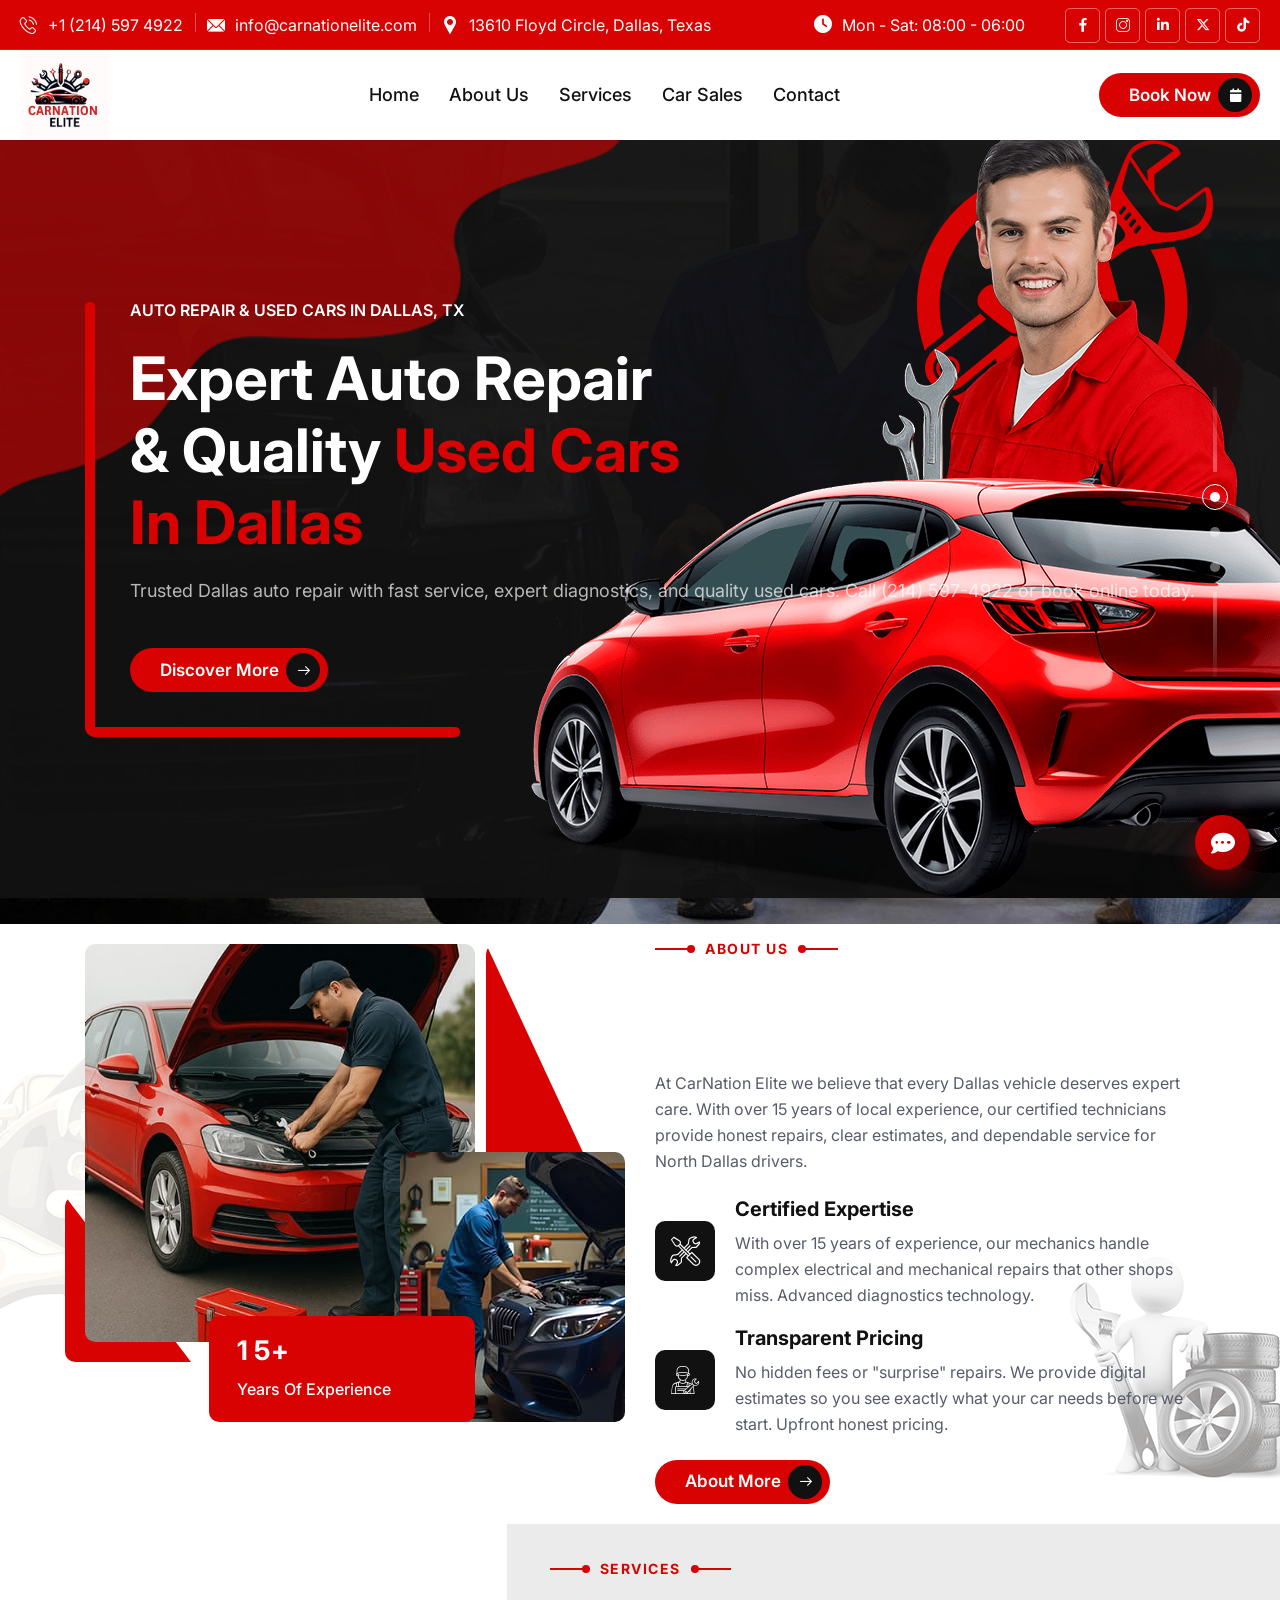
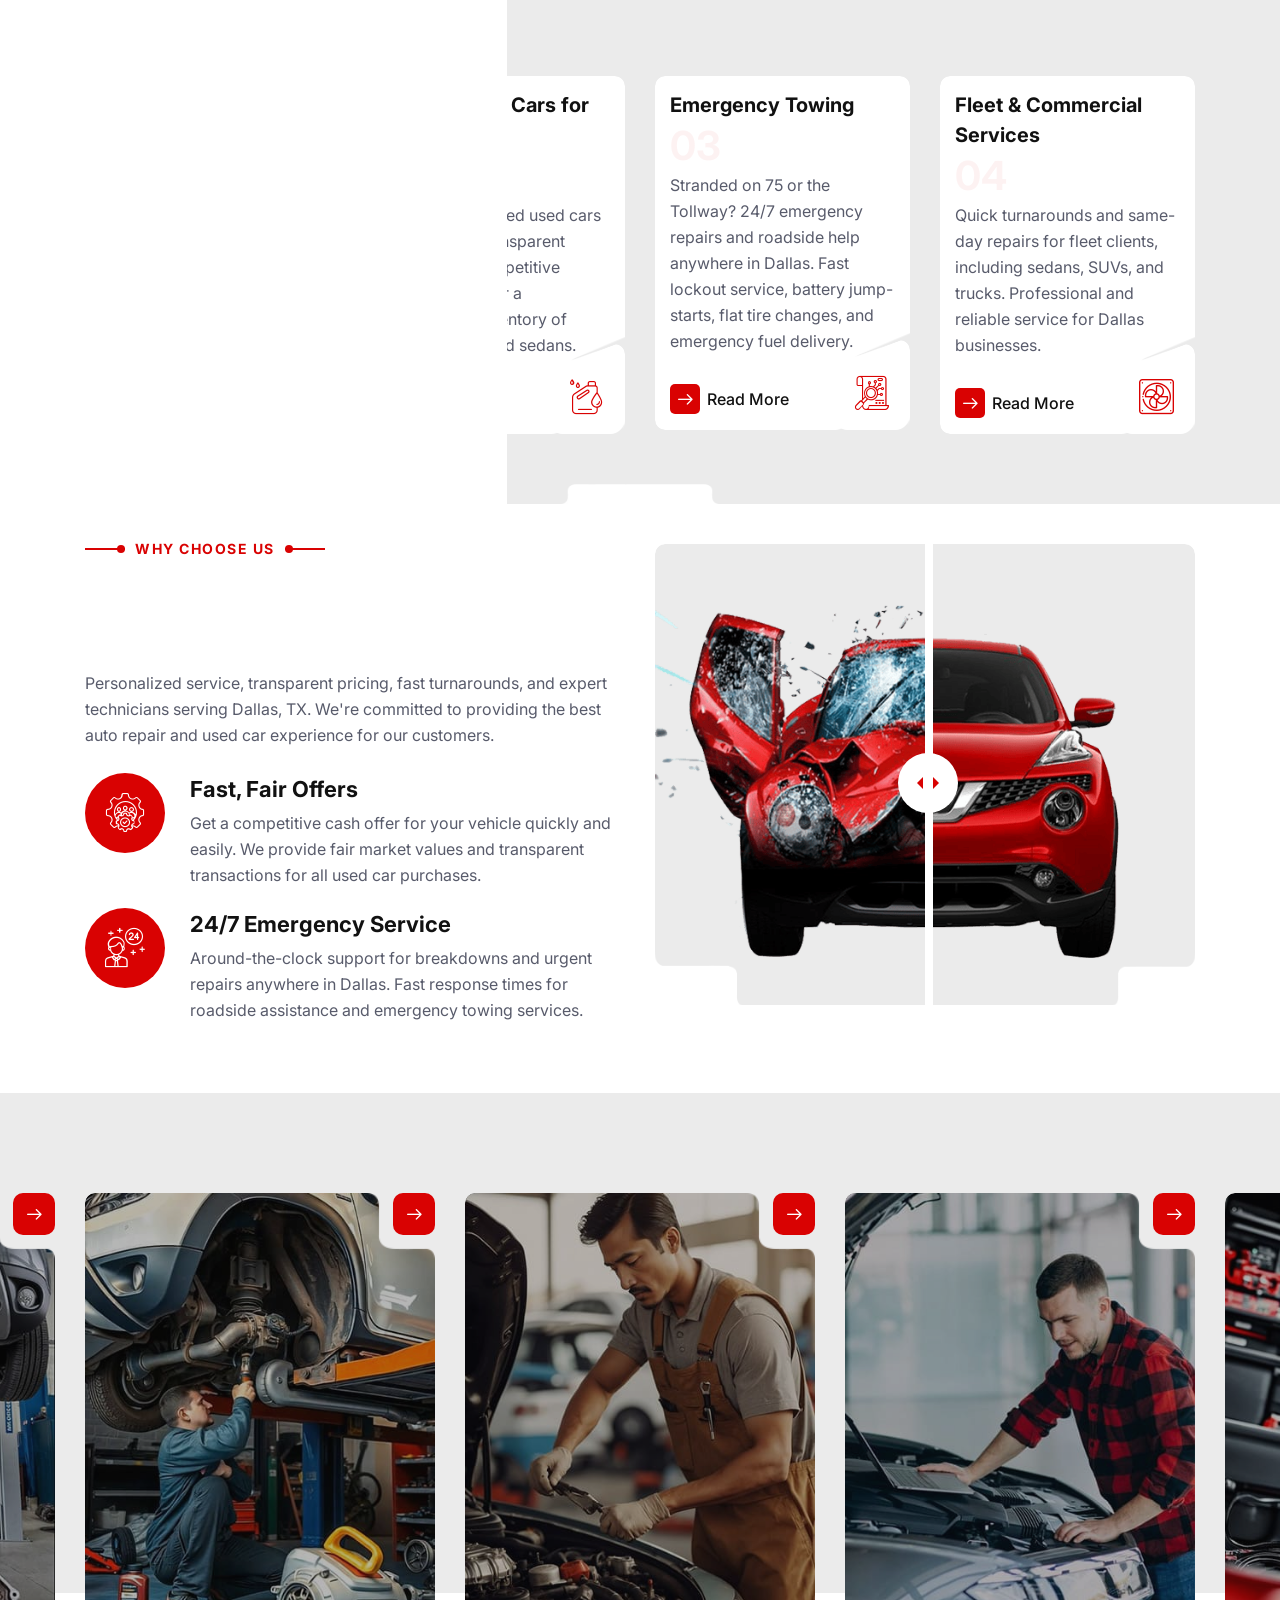
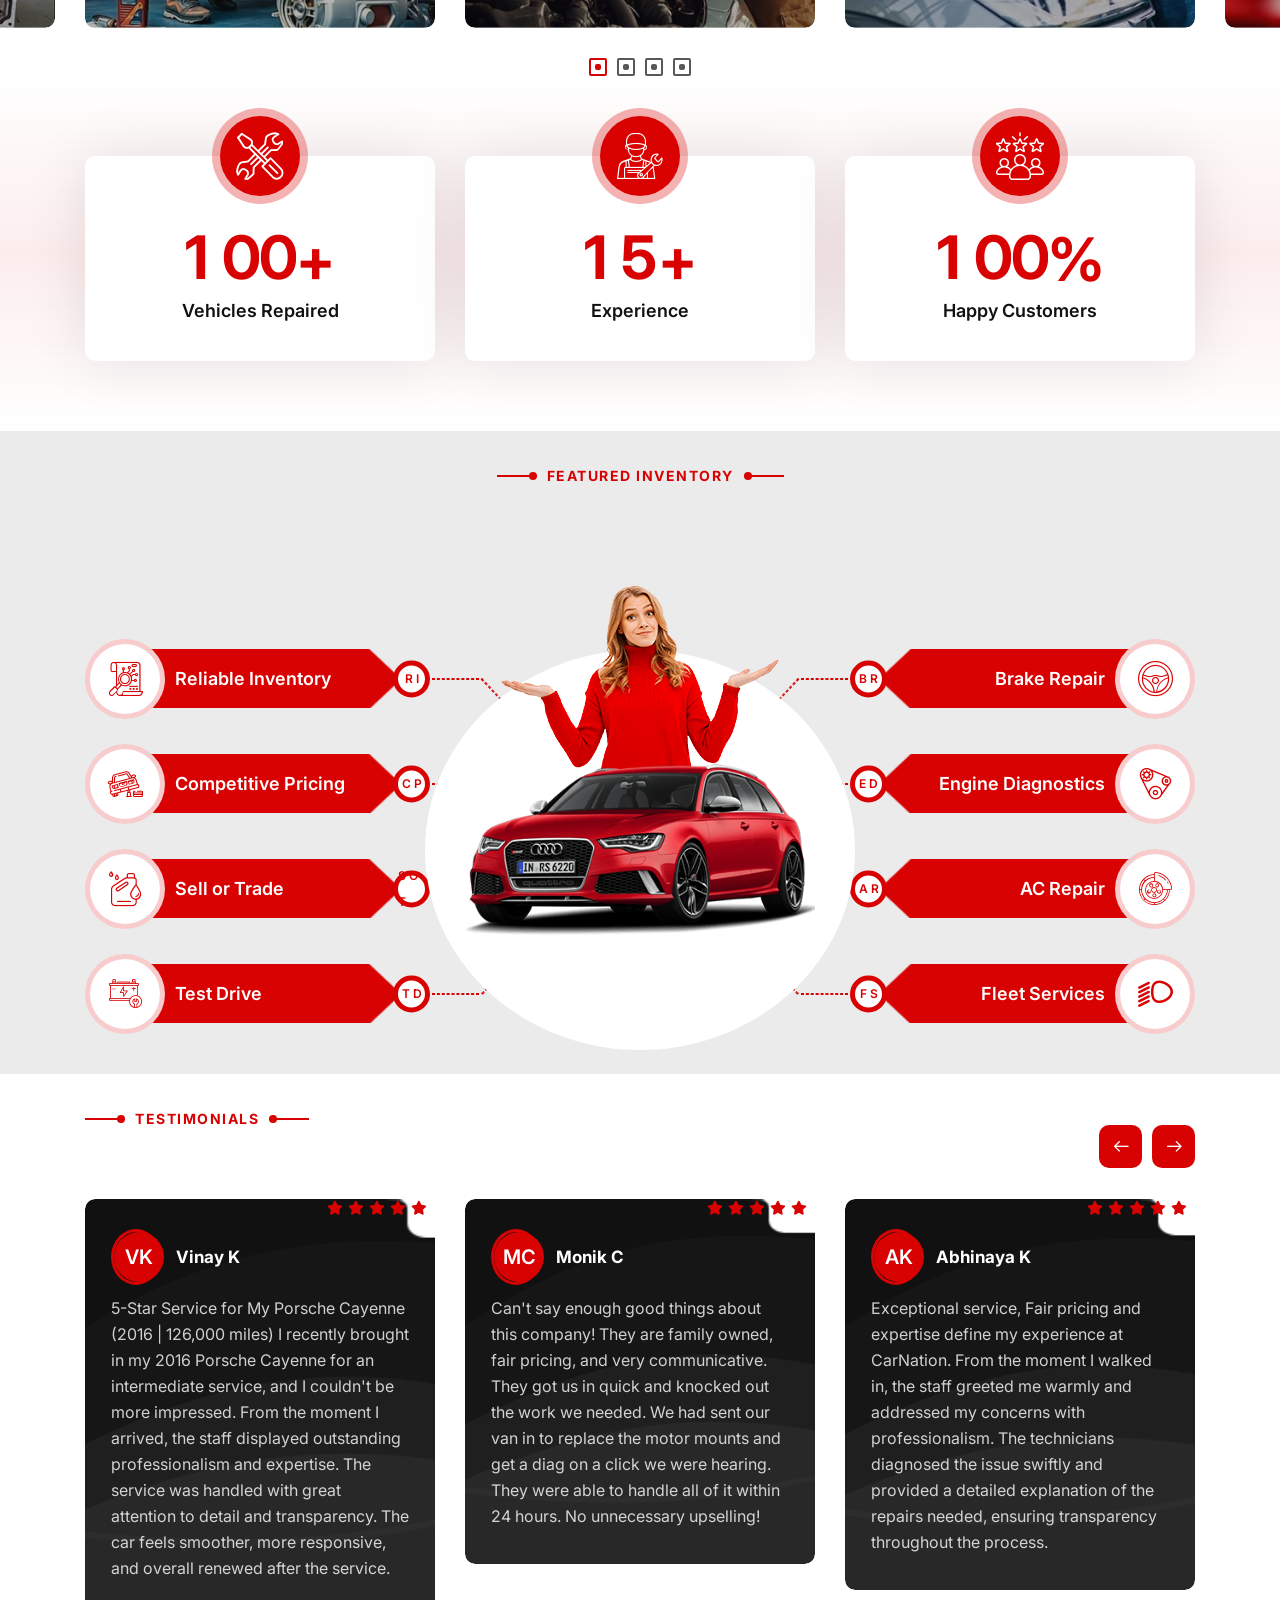
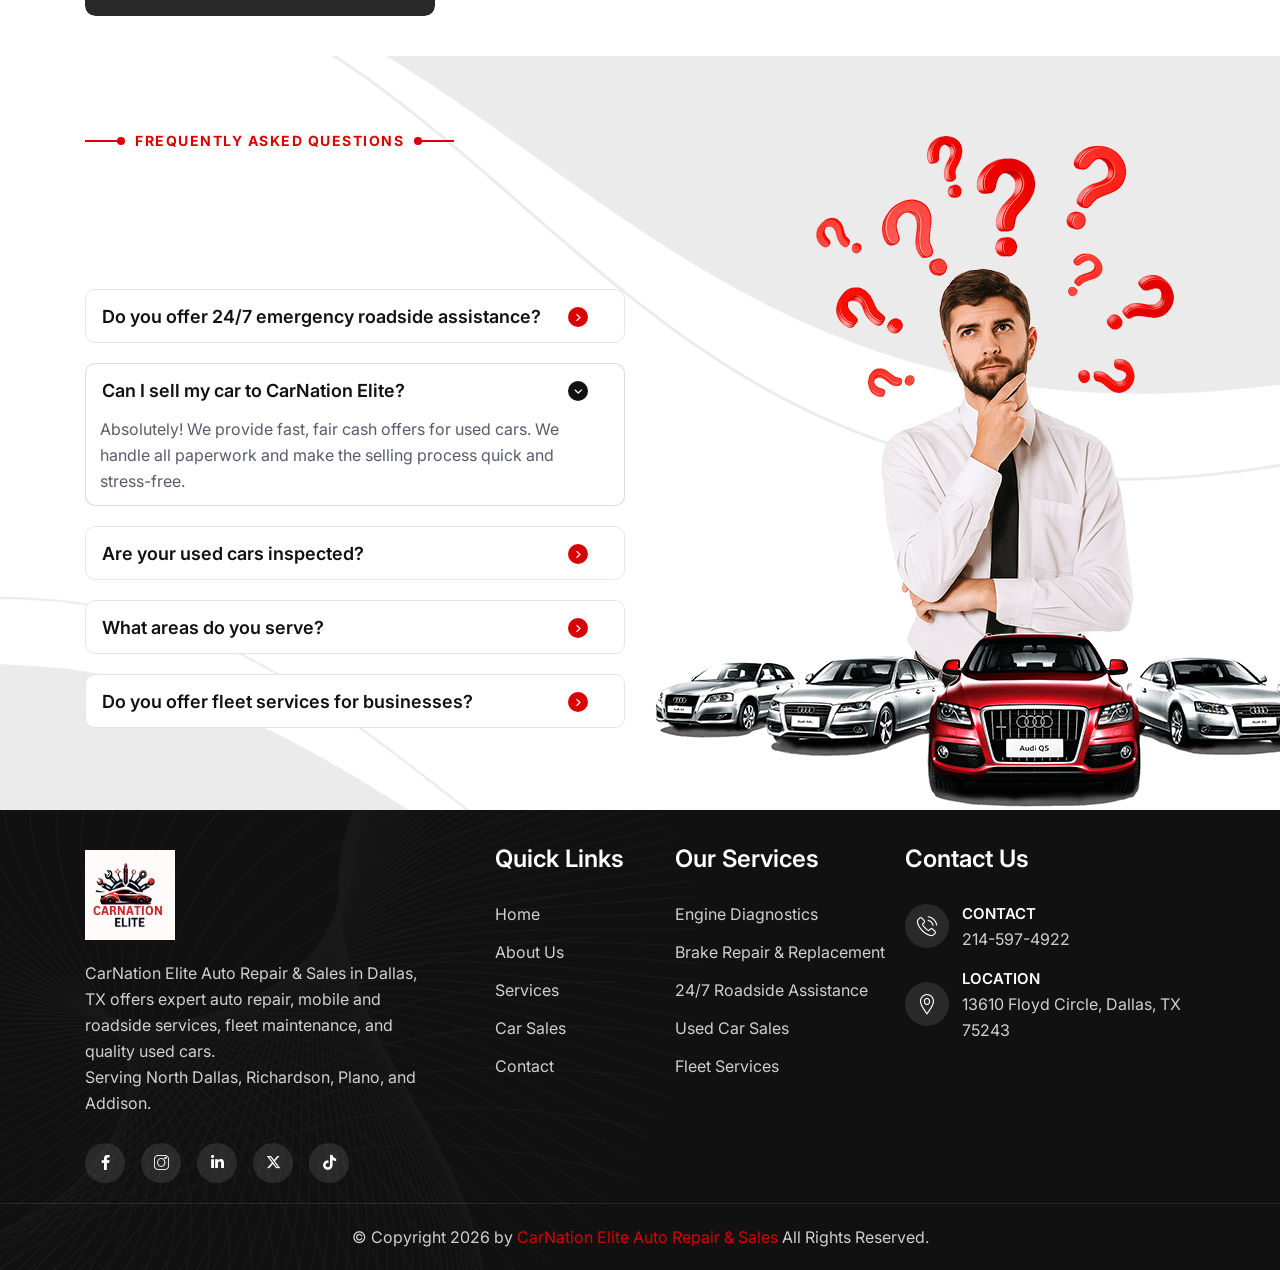
==== commit 1cddf045: "Update SEO lead-generation content on main pages and add Dallas engine diagnostics landing page" ====
--- a/index.html
+++ b/index.html
@@ -340,9 +340,7 @@
                                                 <br> <span>in Dallas</span>
                                             </h2>
                                             <p class="main-slider-two__text">
-                                                Reliable auto repair in Dallas. CarNation Elite offers expert service,
-                                                <br>
-                                                diagnostics, and quality used cars with trusted technicians.
+                                                Trusted Dallas auto repair with fast service, expert diagnostics, and quality used cars. Call (214) 597-4922 or book online today.
                                             </p>
                                             <div class="main-slider-two__btn-and-video-box">
                                                 <div class="main-slider-two__btn-box">
@@ -388,9 +386,7 @@
                                                 <span>Sales</span>
                                                 <br> <span>Dallas, TX</span>
                                             </h2>
-                                            <p class="main-slider-two__text">Reliable repairs, expert diagnostics, and
-                                                handpicked used cars for Dallas residents. <br> Quality service by
-                                                certified mechanics with 10-15 years experience.</p>
+                                            <p class="main-slider-two__text">Reliable Dallas repairs, expert diagnostics, and handpicked used cars for local drivers. <br> Book your service or test drive with certified technicians today.</p>
                                             <div class="main-slider-two__btn-and-video-box">
                                                 <div class="main-slider-two__btn-box">
                                                     <a href="about.html" class="thm-btn">Discover More
@@ -436,9 +432,7 @@
                                                 <br>
                                                 <span>Dallas, TX</span>
                                             </h2>
-                                            <p class="main-slider-two__text">Comprehensive auto repair, used car sales,
-                                                and 24/7 roadside assistance for Dallas residents. <br> Fast turnarounds
-                                                and transparent pricing guaranteed.</p>
+                                            <p class="main-slider-two__text">Comprehensive Dallas auto repair, used car sales, and 24/7 roadside assistance. <br> Get fast service and upfront pricing from CarNation Elite.</p>
                                             <div class="main-slider-two__btn-and-video-box">
                                                 <div class="main-slider-two__btn-box">
                                                     <a href="about.html" class="thm-btn">Discover More
@@ -505,10 +499,7 @@
                                     <span>Service Center</span>
                                 </h3>
                             </div>
-                            <p class="about-two__text">At CarNation Elite we believe that every car deserves expert
-                                care and attention. With 10-15 years of hands-on experience and a team of certified
-                                technicians, we provide reliable, honest, and affordable auto repair and quality used
-                                cars in Dallas, TX.</p>
+                            <p class="about-two__text">At CarNation Elite we believe that every Dallas vehicle deserves expert care. With over 15 years of local experience, our certified technicians provide honest repairs, clear estimates, and dependable service for North Dallas drivers.</p>
                             <ul class="about-two__points-box">
                                 <li>
                                     <div class="icon">
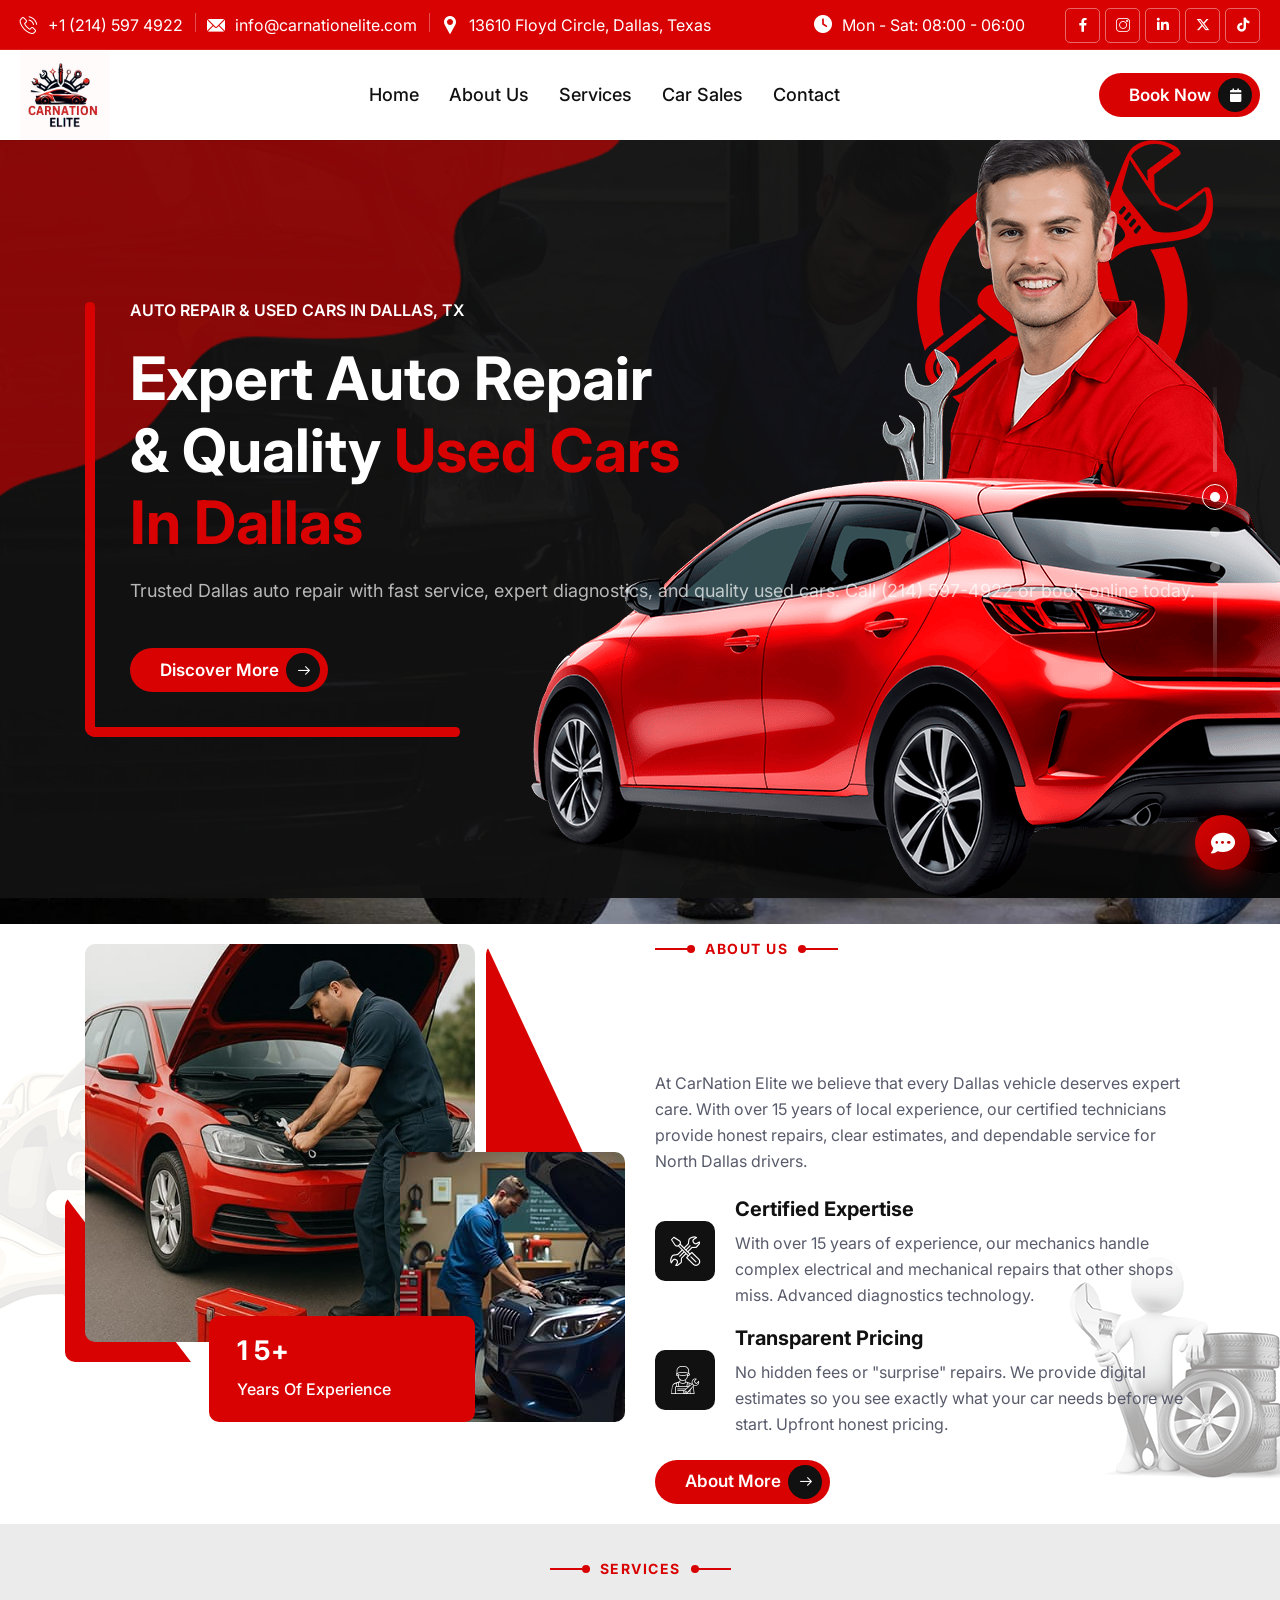
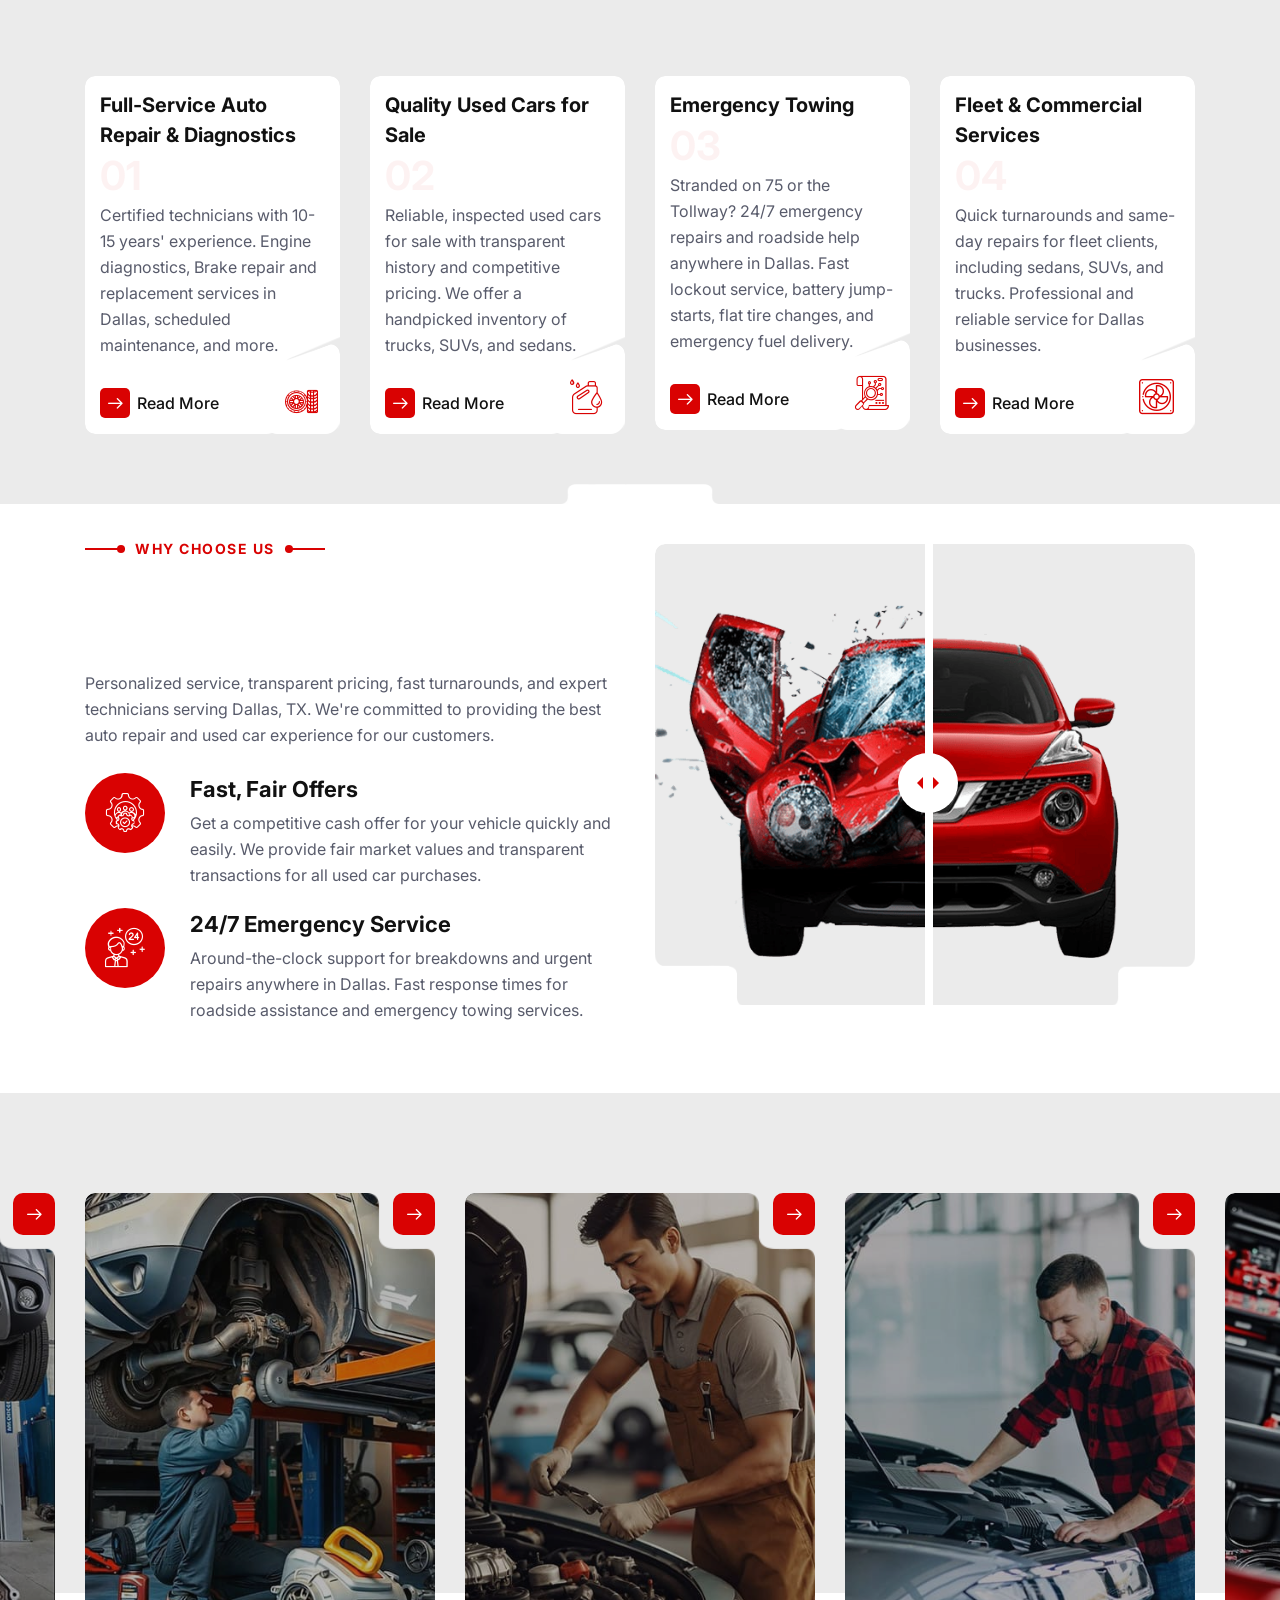
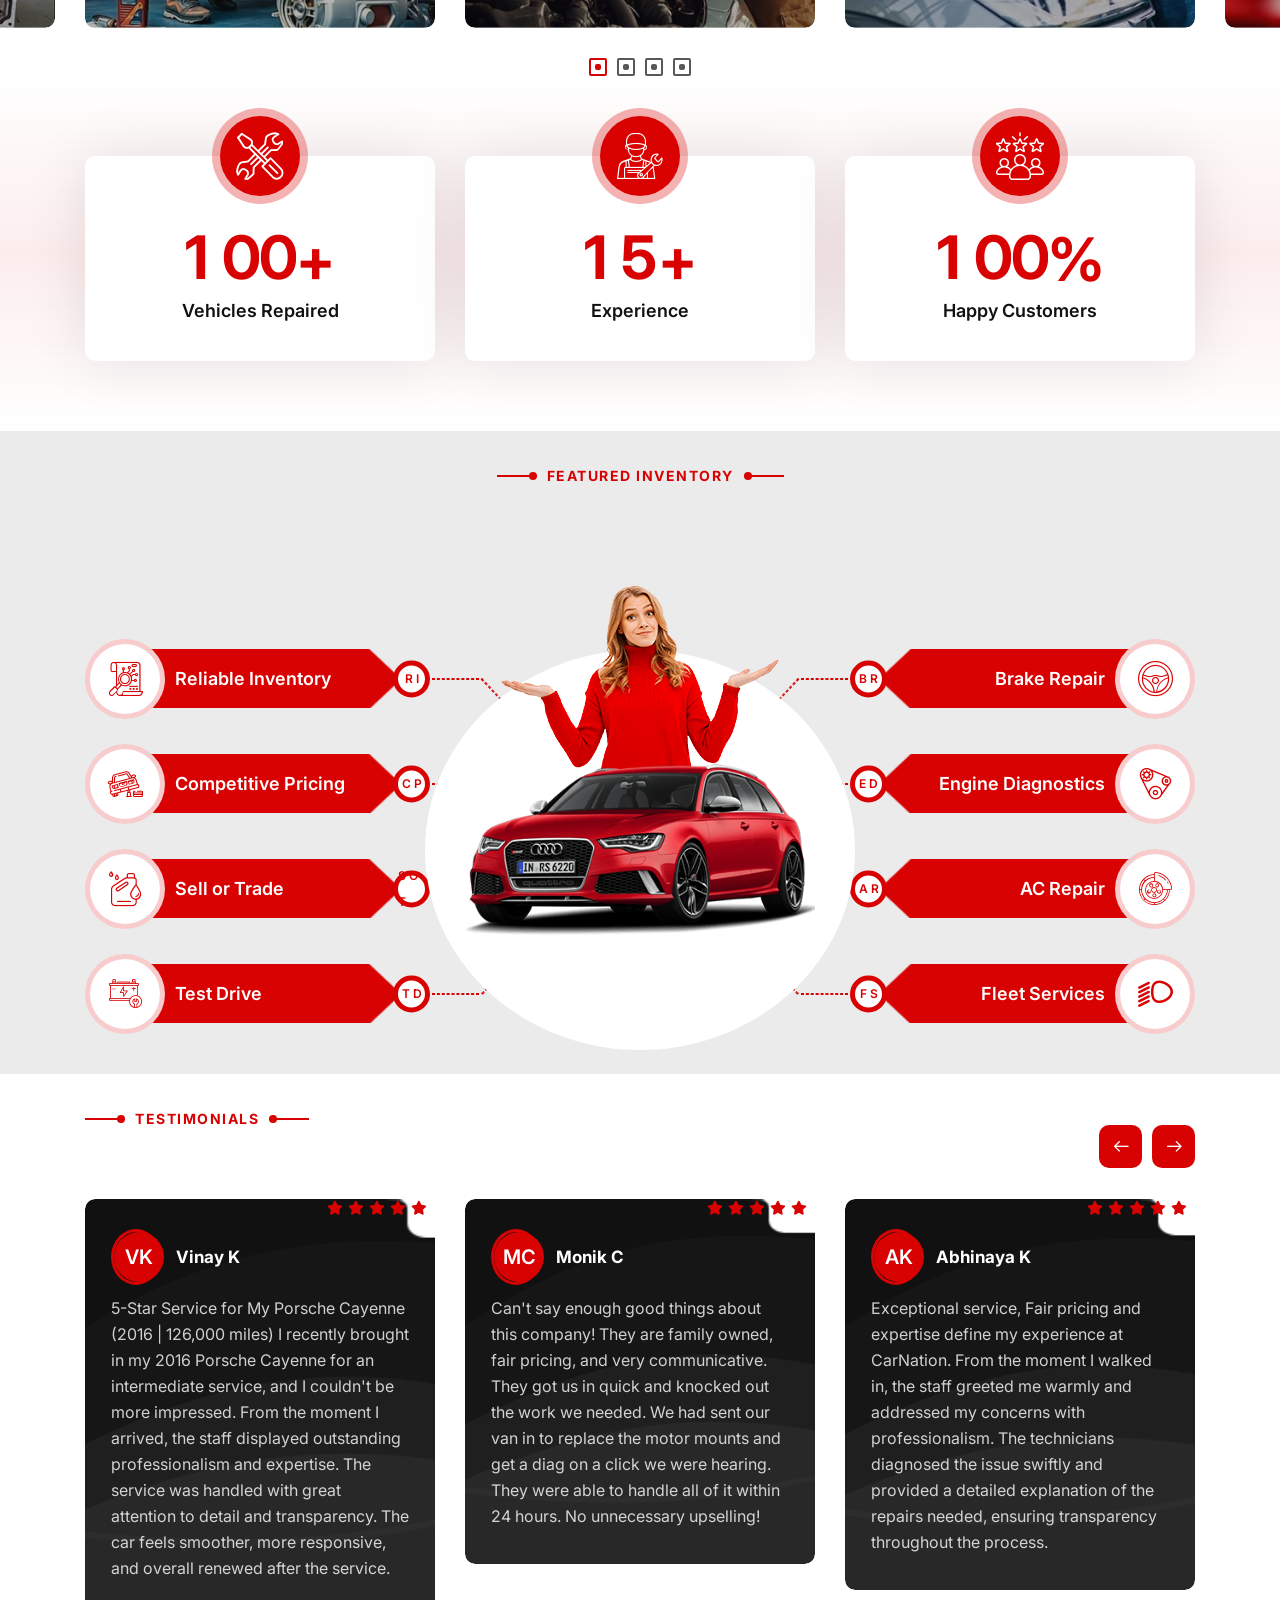
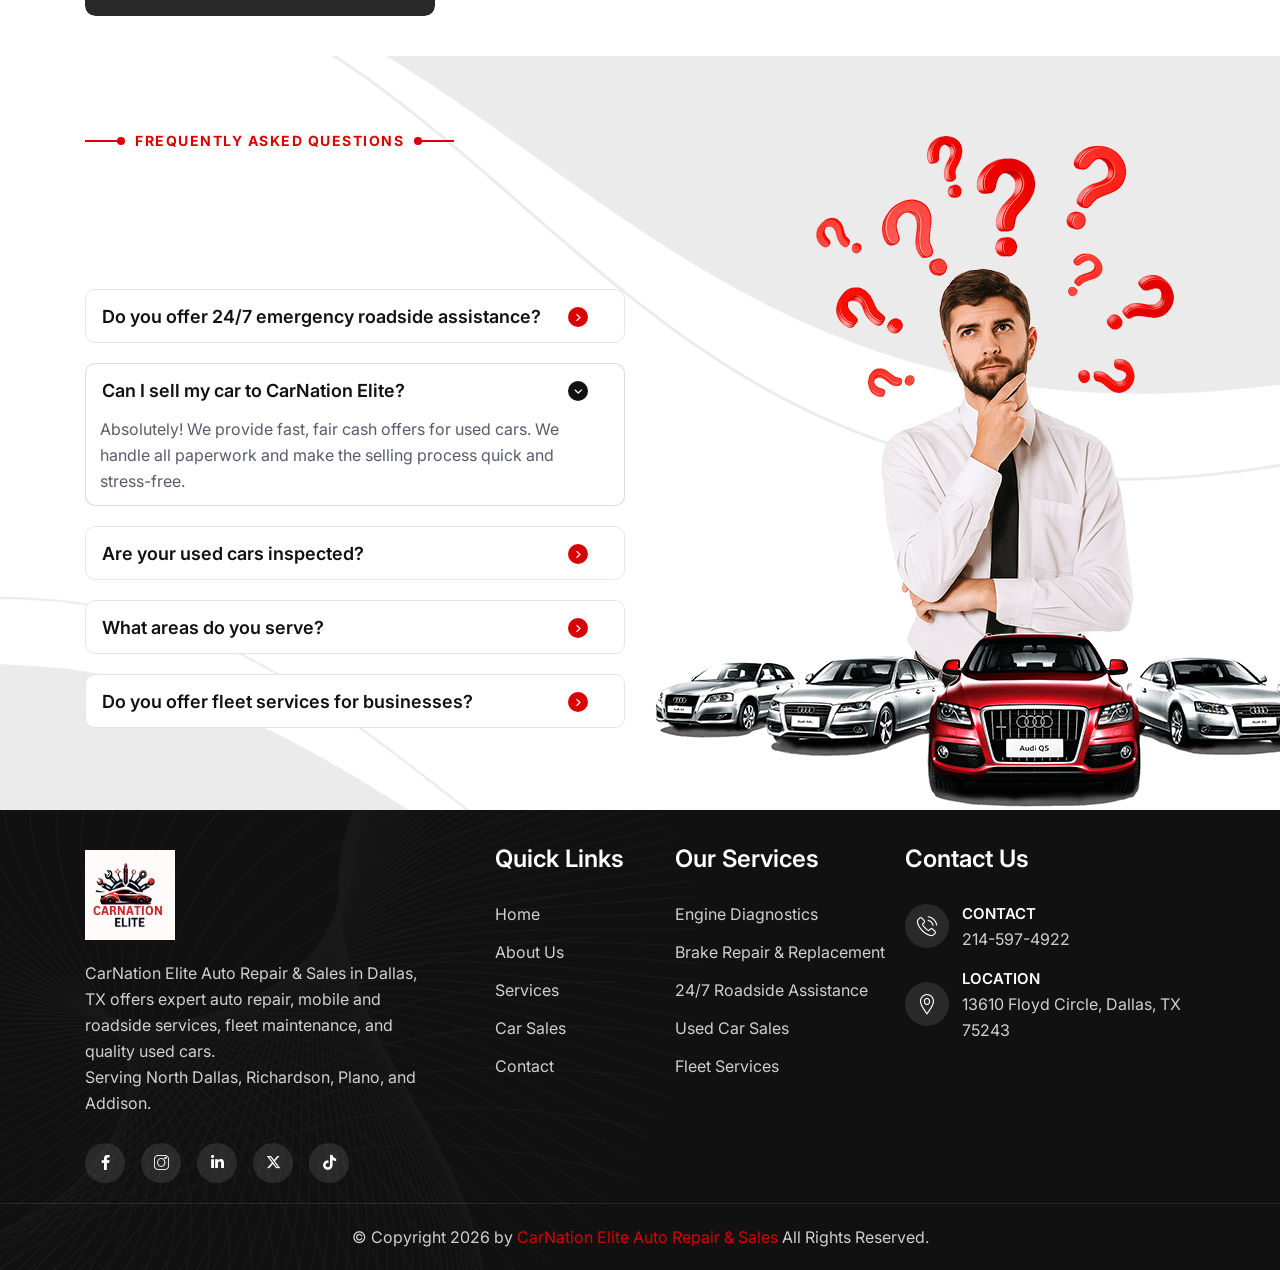
==== commit 545141b2: "Update service links and sitemap for blog pages" ====
--- a/index.html
+++ b/index.html
@@ -565,7 +565,7 @@
                                         <div class="service-two__single-bg"
                                             style="background-image: url(assets/images/backgrounds/service-two-single-bg.jpg);">
                                         </div>
-                                        <h3 class="service-two__title"><a href="javascript:void(0);">
+                                        <h3 class="service-two__title"><a href="./blog/engine-diagnostics-dallas.html">
                                                 Full-Service Auto Repair & Diagnostics
                                             </a>
                                         </h3>
@@ -574,7 +574,7 @@
                                             Engine diagnostics, Brake repair and replacement services in Dallas,
                                             scheduled maintenance, and more.</p>
                                         <div class="service-two__read-more">
-                                            <a href="./services.html"><span class="icon-next"></span>Read
+                                            <a href="./blog/engine-diagnostics-dallas.html"><span class="icon-next"></span>Read
                                                 More</a>
                                         </div>
                                     </div>
@@ -589,7 +589,7 @@
                                         <div class="service-two__single-bg"
                                             style="background-image: url(assets/images/backgrounds/service-two-single-bg-2.jpg);">
                                         </div>
-                                        <h3 class="service-two__title"><a href="javascript:void(0);">Quality Used Cars
+                                        <h3 class="service-two__title"><a href="./blog/used-car-sales-dallas.html">Quality Used Cars
                                                 for
                                                 Sale</a>
                                         </h3>
@@ -598,7 +598,7 @@
                                             transparent history and competitive pricing. We offer a handpicked inventory
                                             of trucks, SUVs, and sedans.</p>
                                         <div class="service-two__read-more">
-                                            <a href="./services.html"><span class="icon-next"></span>Read
+                                            <a href="./blog/used-car-sales-dallas.html"><span class="icon-next"></span>Read
                                                 More</a>
                                         </div>
                                     </div>
@@ -613,7 +613,7 @@
                                         <div class="service-two__single-bg"
                                             style="background-image: url(assets/images/backgrounds/service-two-single-bg-3.jpg);">
                                         </div>
-                                        <h3 class="service-two__title"><a href="javascript:void(0);">
+                                        <h3 class="service-two__title"><a href="./blog/roadside-assistance-dallas.html">
                                                 Emergency Towing</a>
                                         </h3>
                                         <div class="service-two__count"></div>
@@ -621,7 +621,7 @@
                                             repairs and roadside help anywhere in Dallas. Fast lockout service, battery
                                             jump-starts, flat tire changes, and emergency fuel delivery.</p>
                                         <div class="service-two__read-more">
-                                            <a href="./services.html"><span class="icon-next"></span>Read
+                                            <a href="./blog/roadside-assistance-dallas.html"><span class="icon-next"></span>Read
                                                 More</a>
                                         </div>
                                     </div>
@@ -636,7 +636,7 @@
                                         <div class="service-two__single-bg"
                                             style="background-image: url(assets/images/backgrounds/service-two-single-bg-4.jpg);">
                                         </div>
-                                        <h3 class="service-two__title"><a href="javascript:void(0);">Fleet & Commercial
+                                        <h3 class="service-two__title"><a href="./blog/fleet-services-dallas.html">Fleet & Commercial
                                                 Services
                                             </a>
                                         </h3>
@@ -645,7 +645,7 @@
                                             clients, including sedans, SUVs, and trucks. Professional and reliable
                                             service for Dallas businesses.</p>
                                         <div class="service-two__read-more">
-                                            <a href="./services.html"><span class="icon-next"></span>Read
+                                            <a href="./blog/fleet-services-dallas.html"><span class="icon-next"></span>Read
                                                 More</a>
                                         </div>
                                     </div>
@@ -1639,13 +1639,13 @@
                                     <h3 class="footer-widget-two__title">Our Services</h3>
                                 </div>
                                 <ul class="footer-widget-two__link list-unstyled">
-                                    <li><a href="javascript:void(0);">Engine Diagnostics</a>
+                                    <li><a href="./blog/engine-diagnostics-dallas.html">Engine Diagnostics</a>
                                     </li>
-                                    <li><a href="javascript:void(0);">Brake Repair & Replacement</a>
+                                    <li><a href="./blog/brake-repair-dallas.html">Brake Repair & Replacement</a>
                                     </li>
-                                    <li><a href="javascript:void(0);">24/7 Roadside Assistance</a></li>
-                                    <li><a href="javascript:void(0);">Used Car Sales</a></li>
-                                    <li><a href="javascript:void(0);">Fleet Services</a>
+                                    <li><a href="./blog/roadside-assistance-dallas.html">24/7 Roadside Assistance</a></li>
+                                    <li><a href="./blog/used-car-sales-dallas.html">Used Car Sales</a></li>
+                                    <li><a href="./blog/fleet-services-dallas.html">Fleet Services</a>
                                     </li>
                                 </ul>
                             </div>
